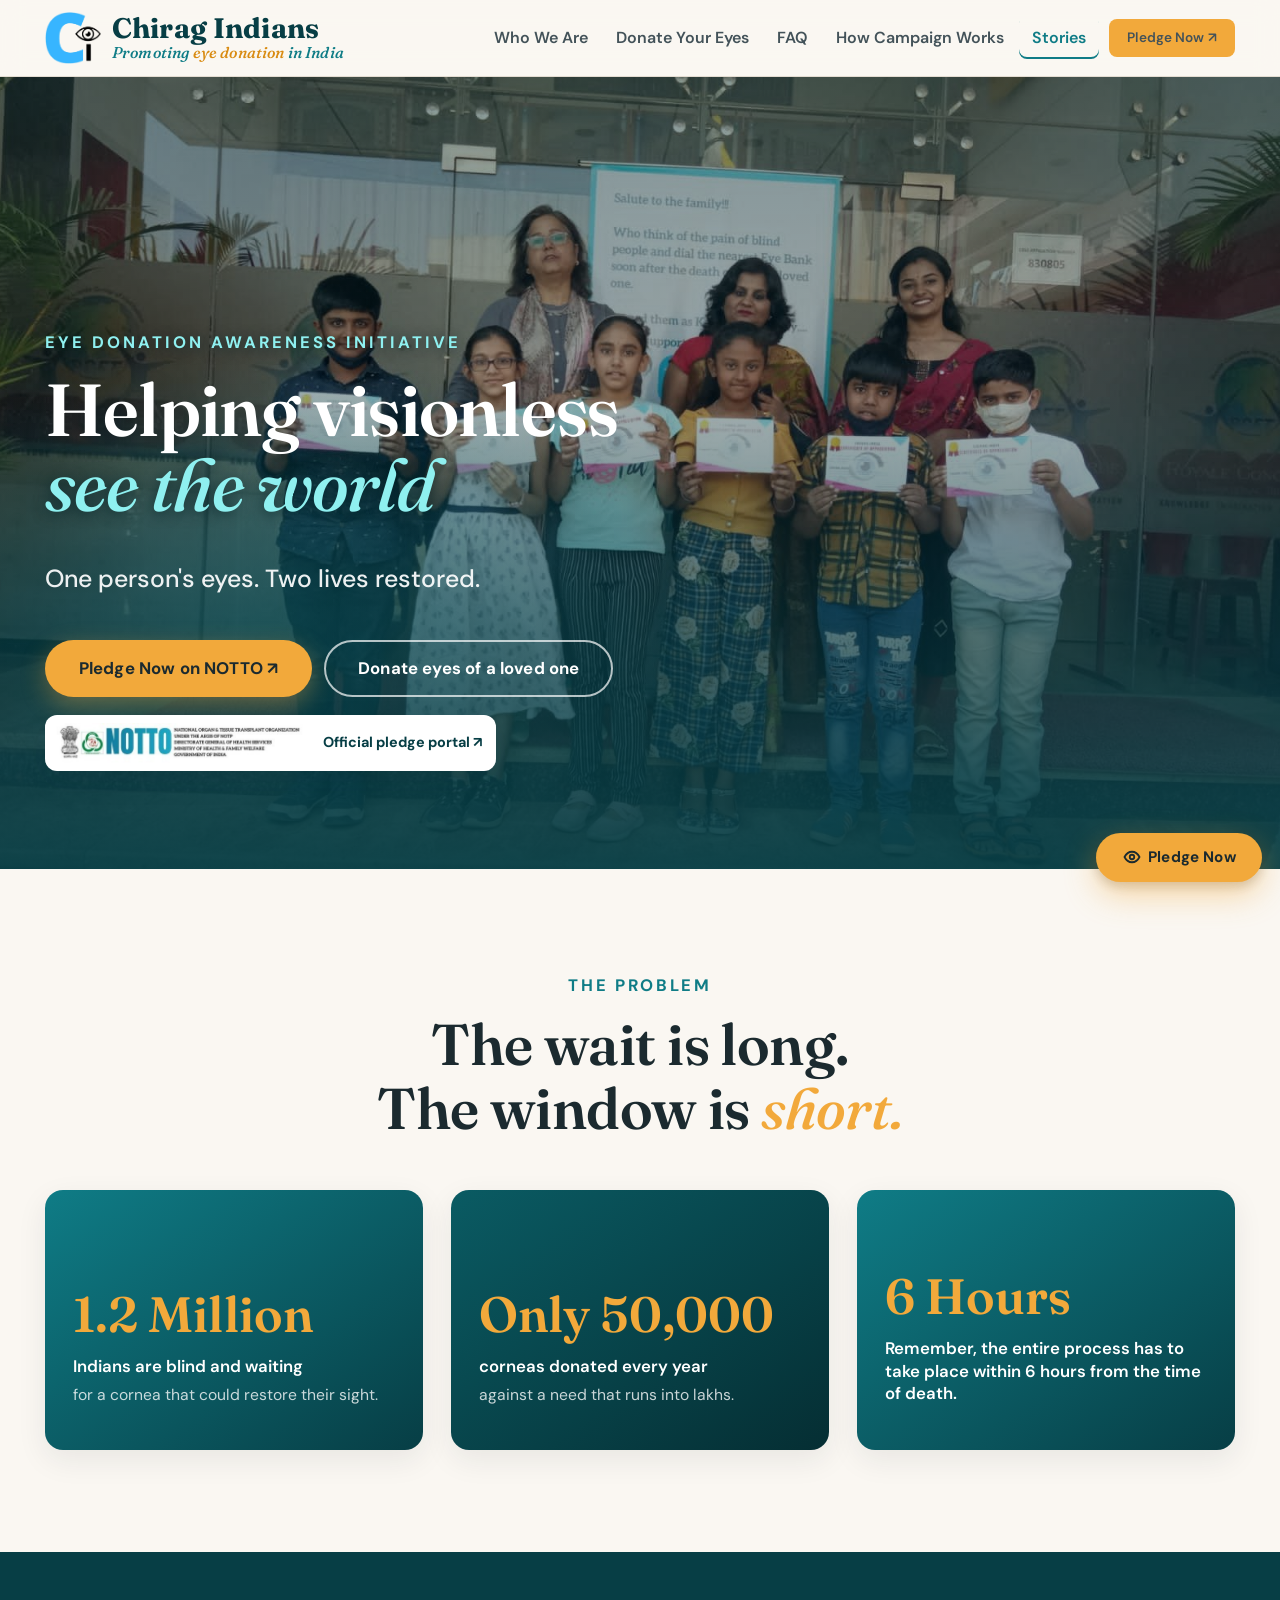
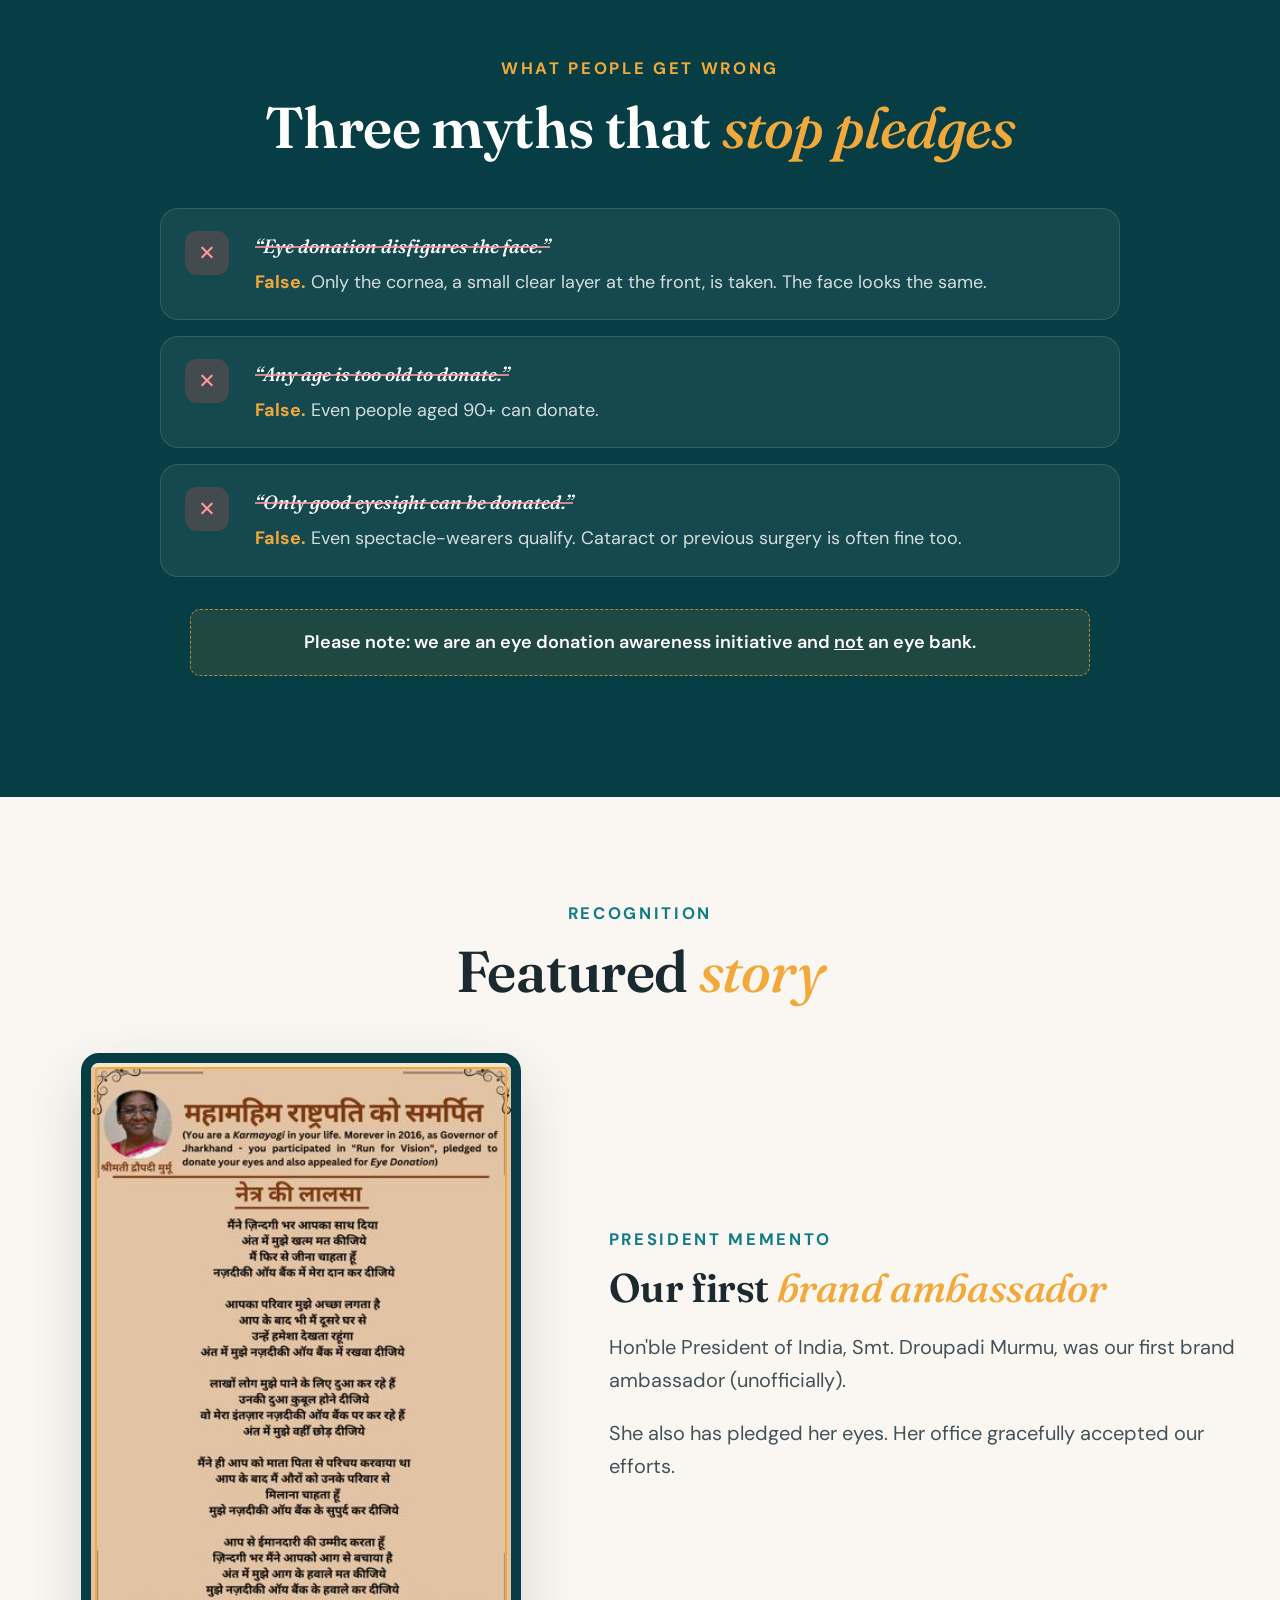
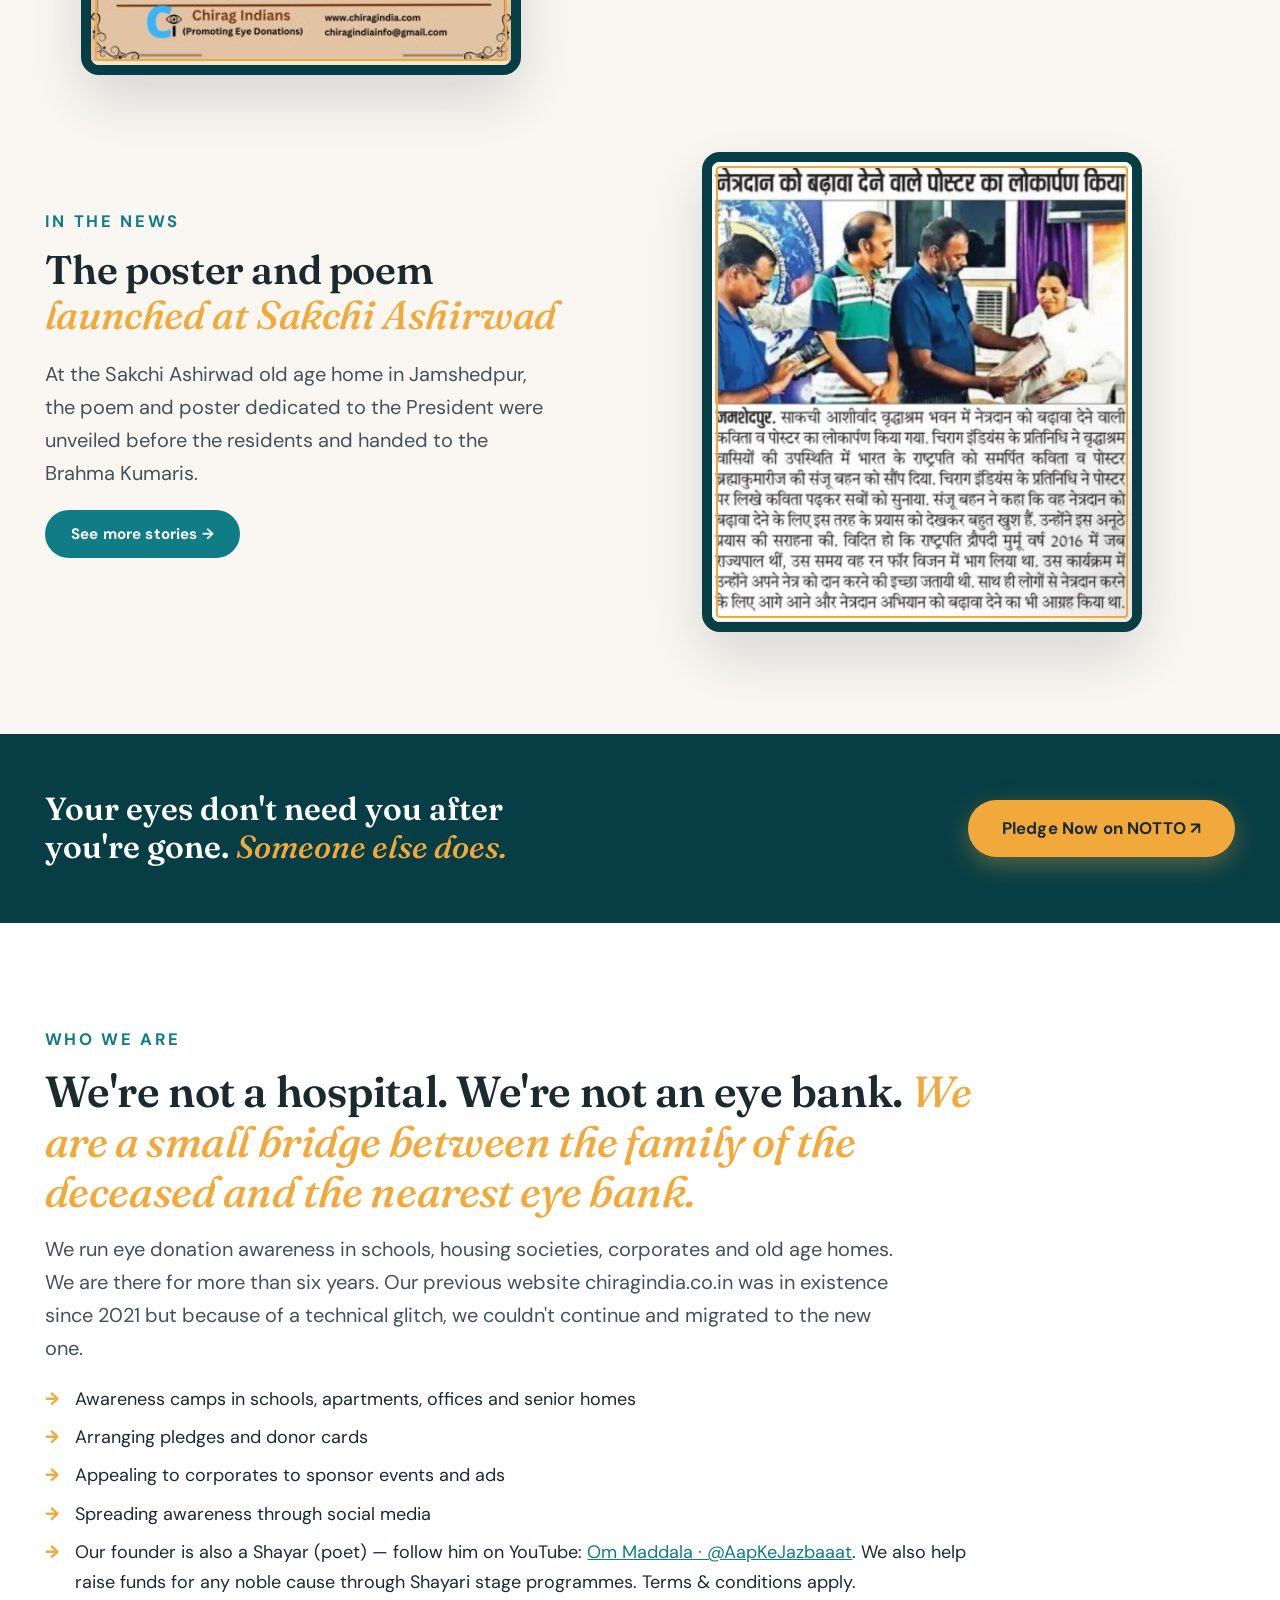
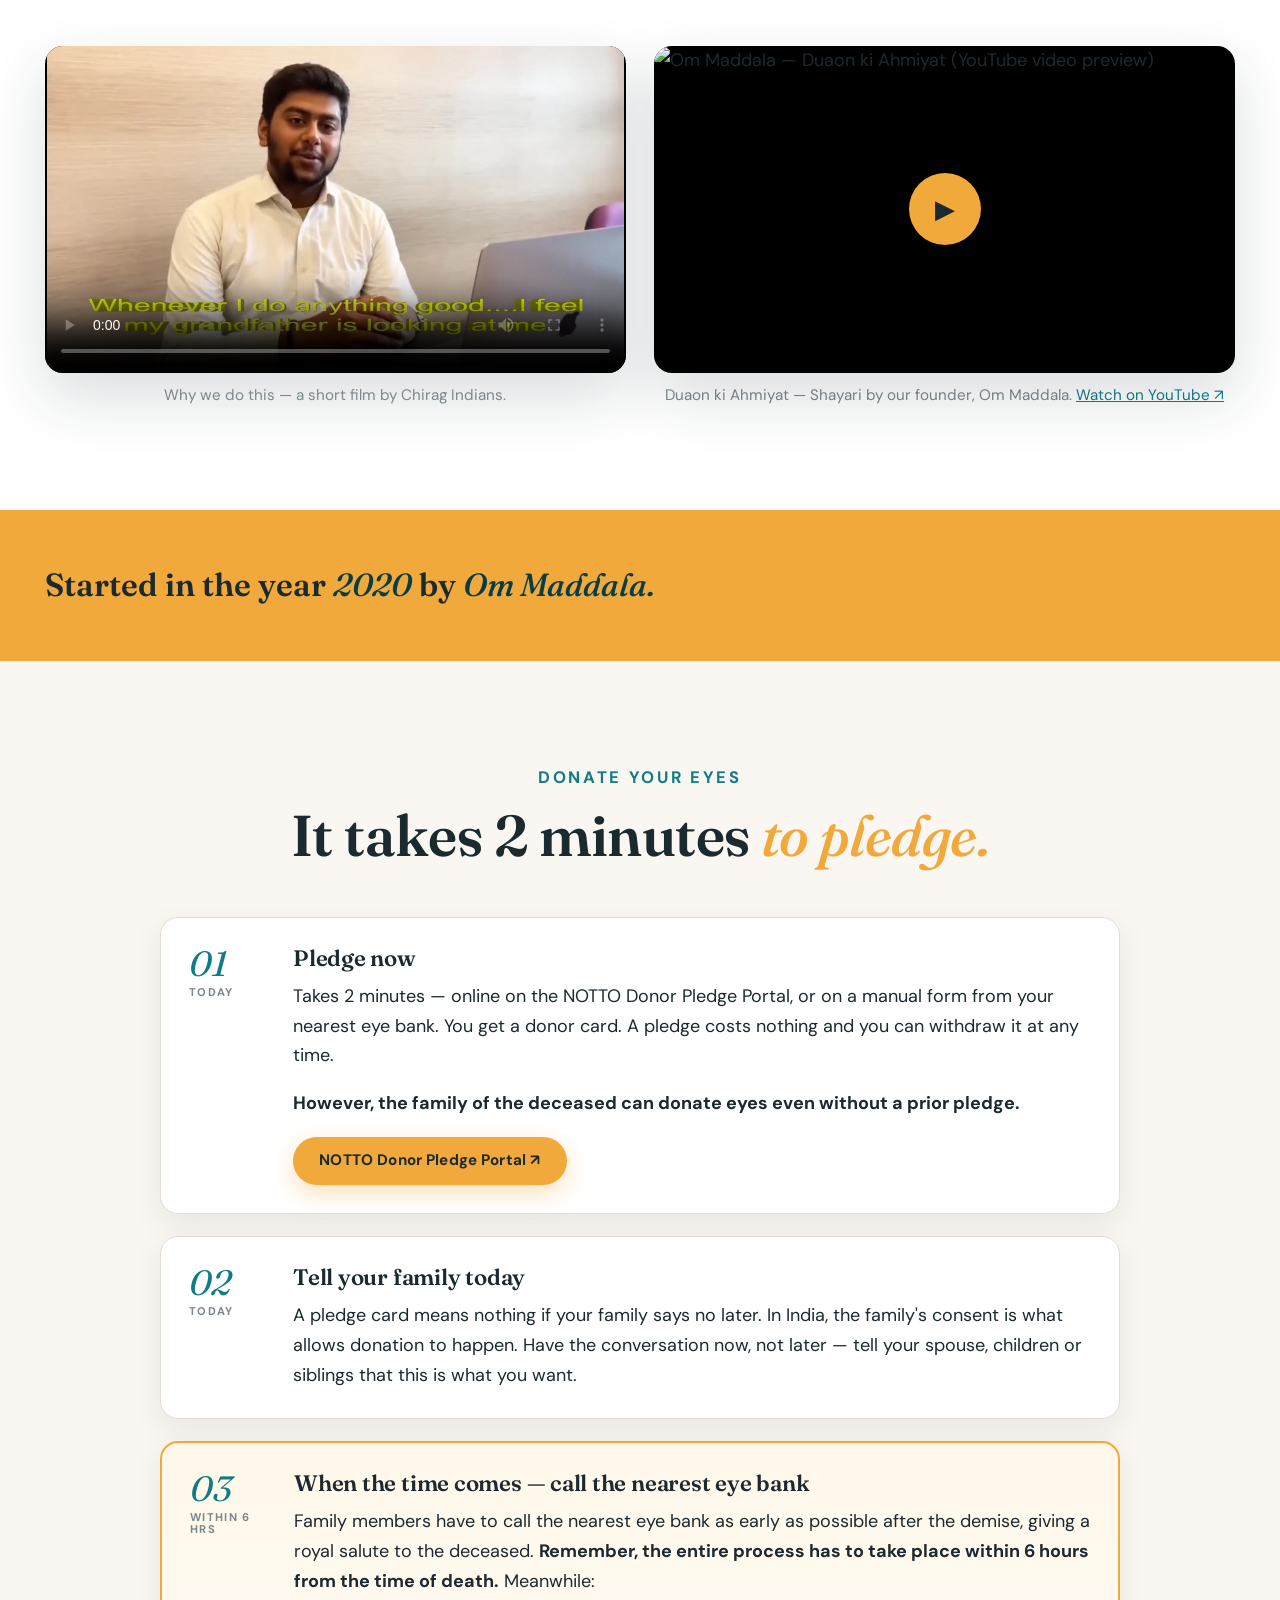
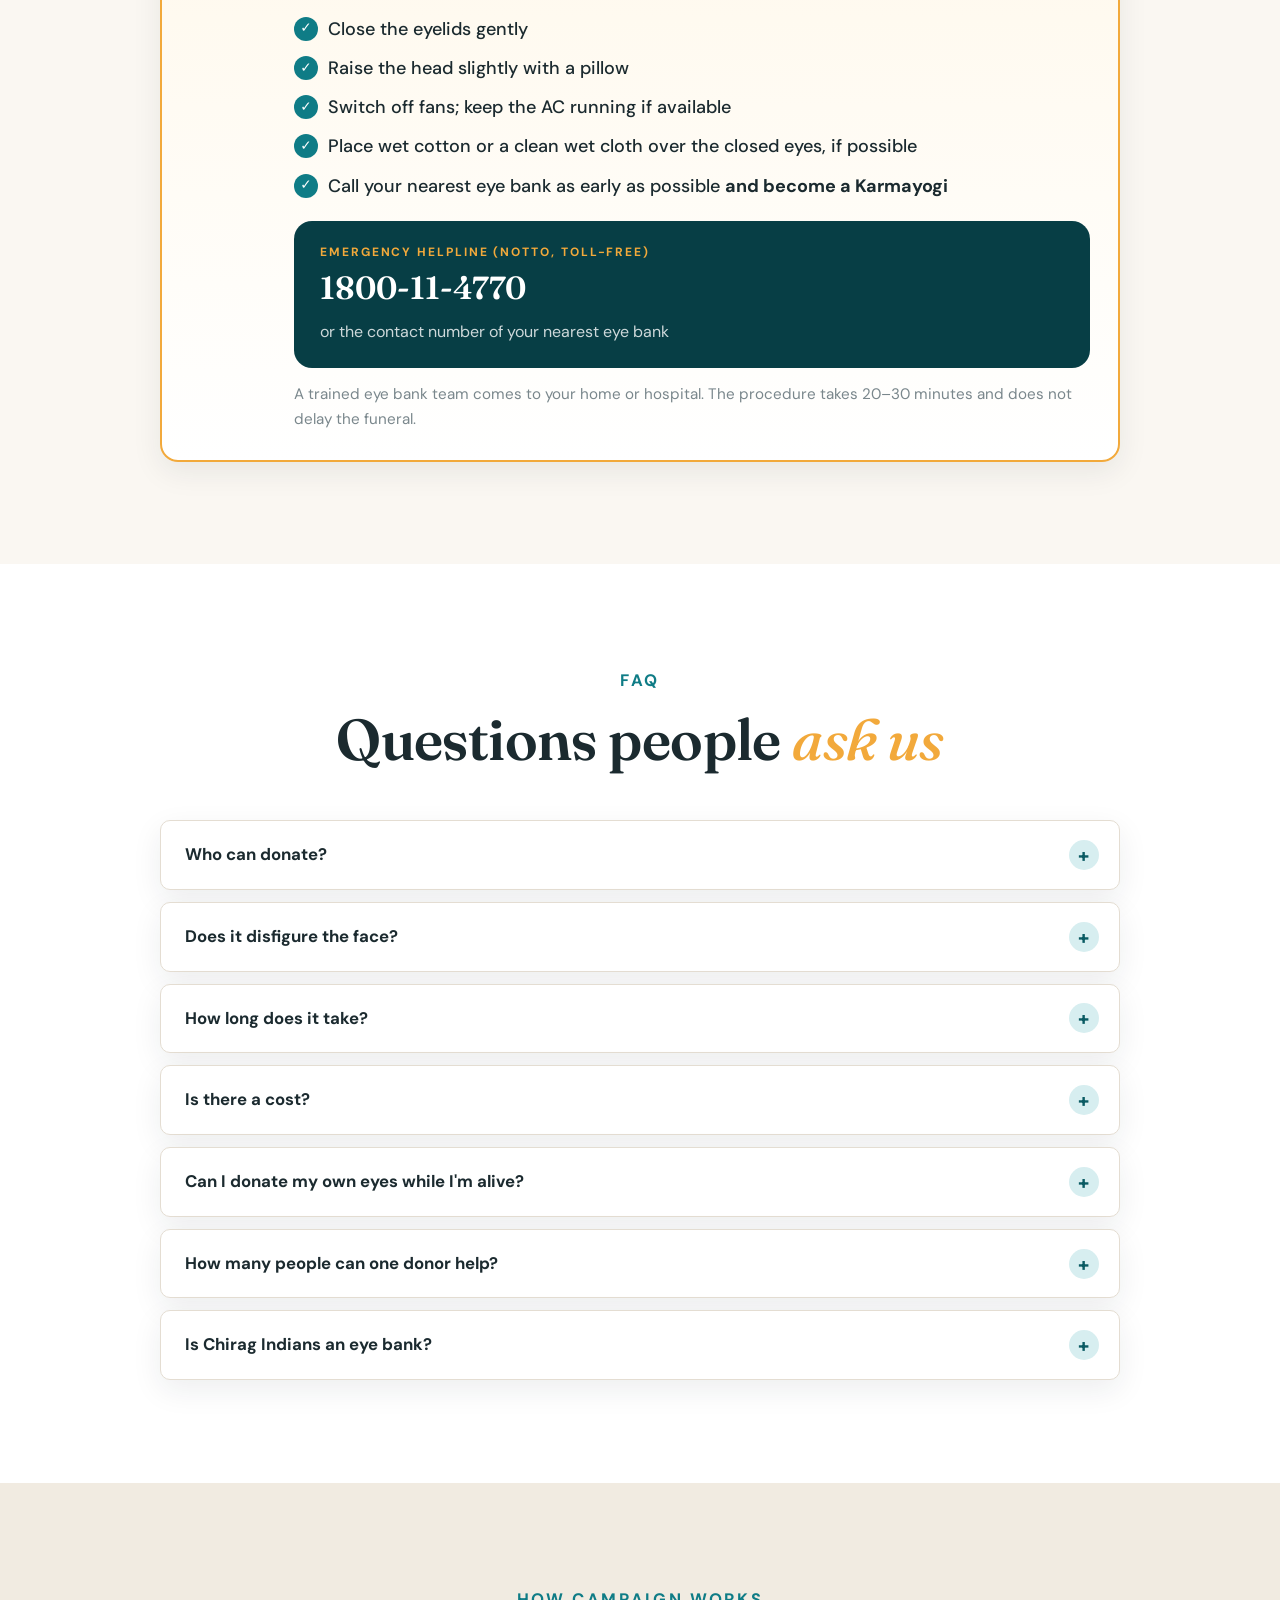
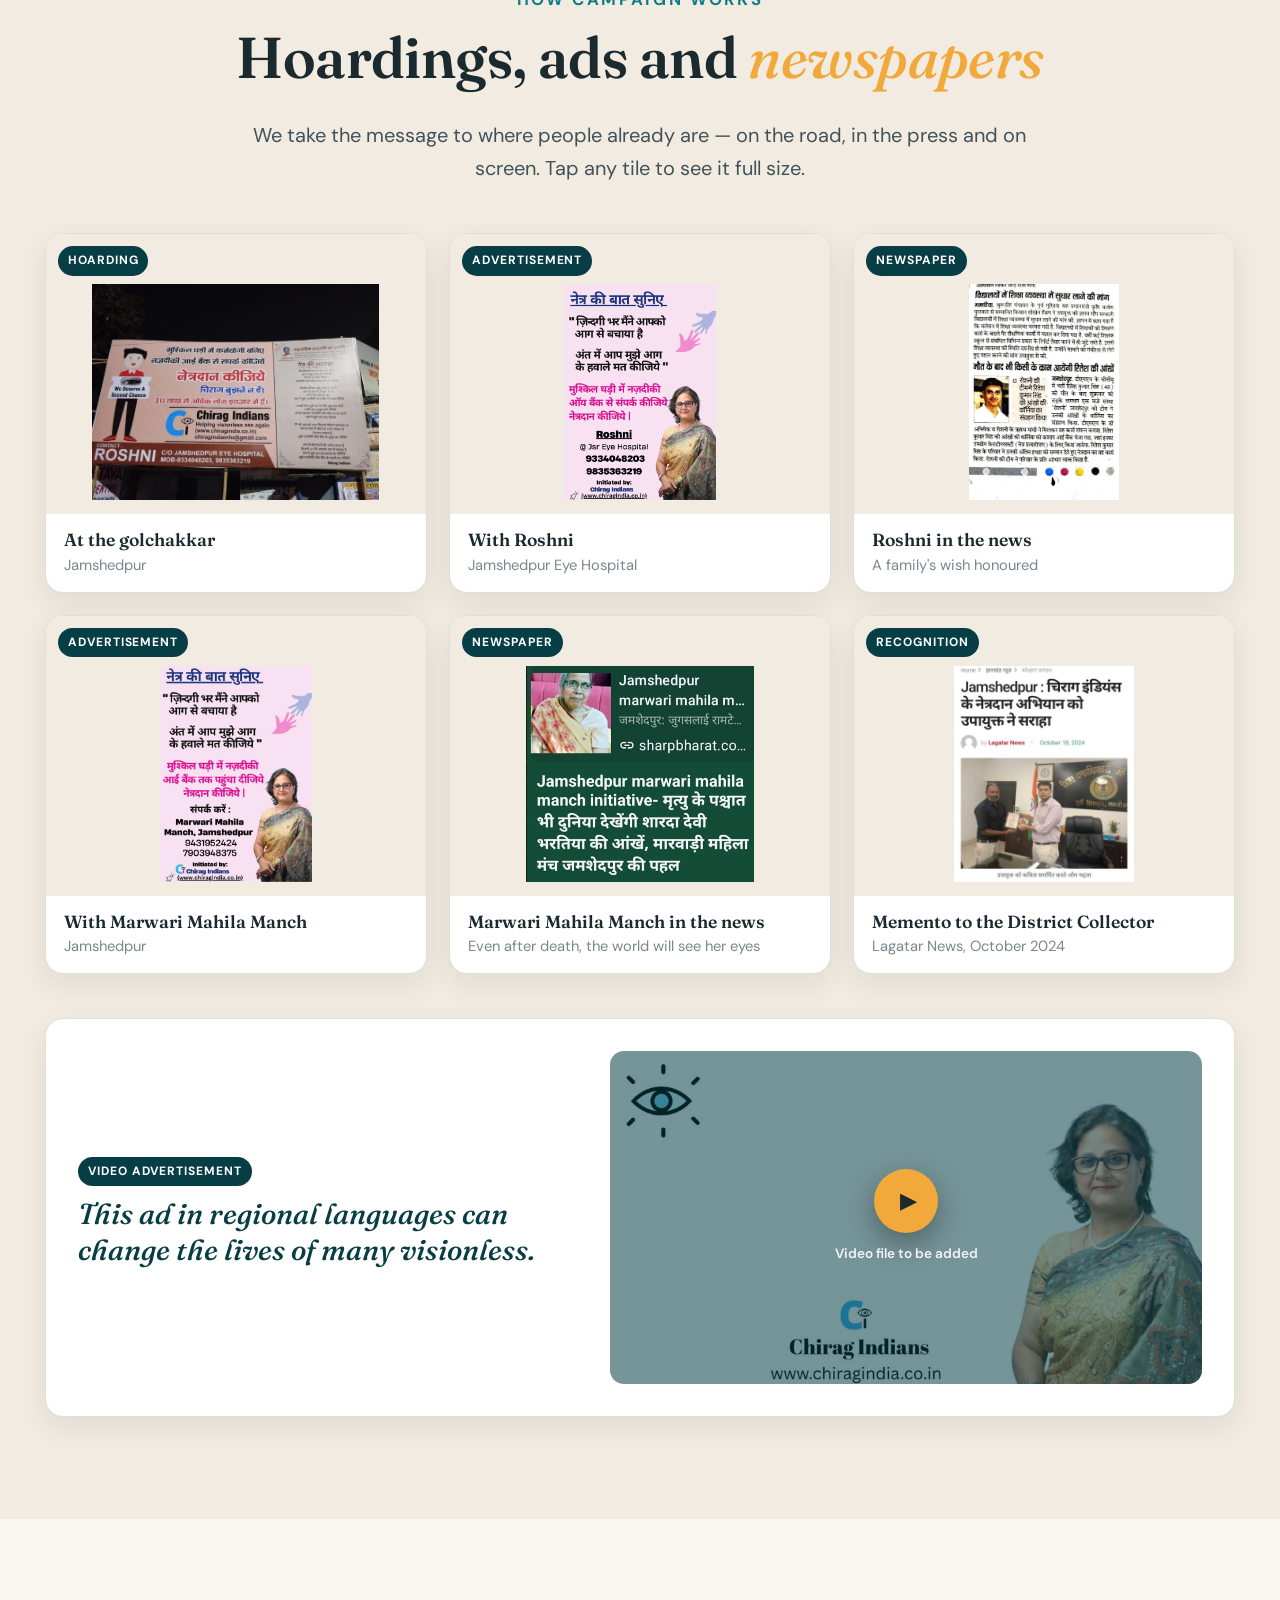
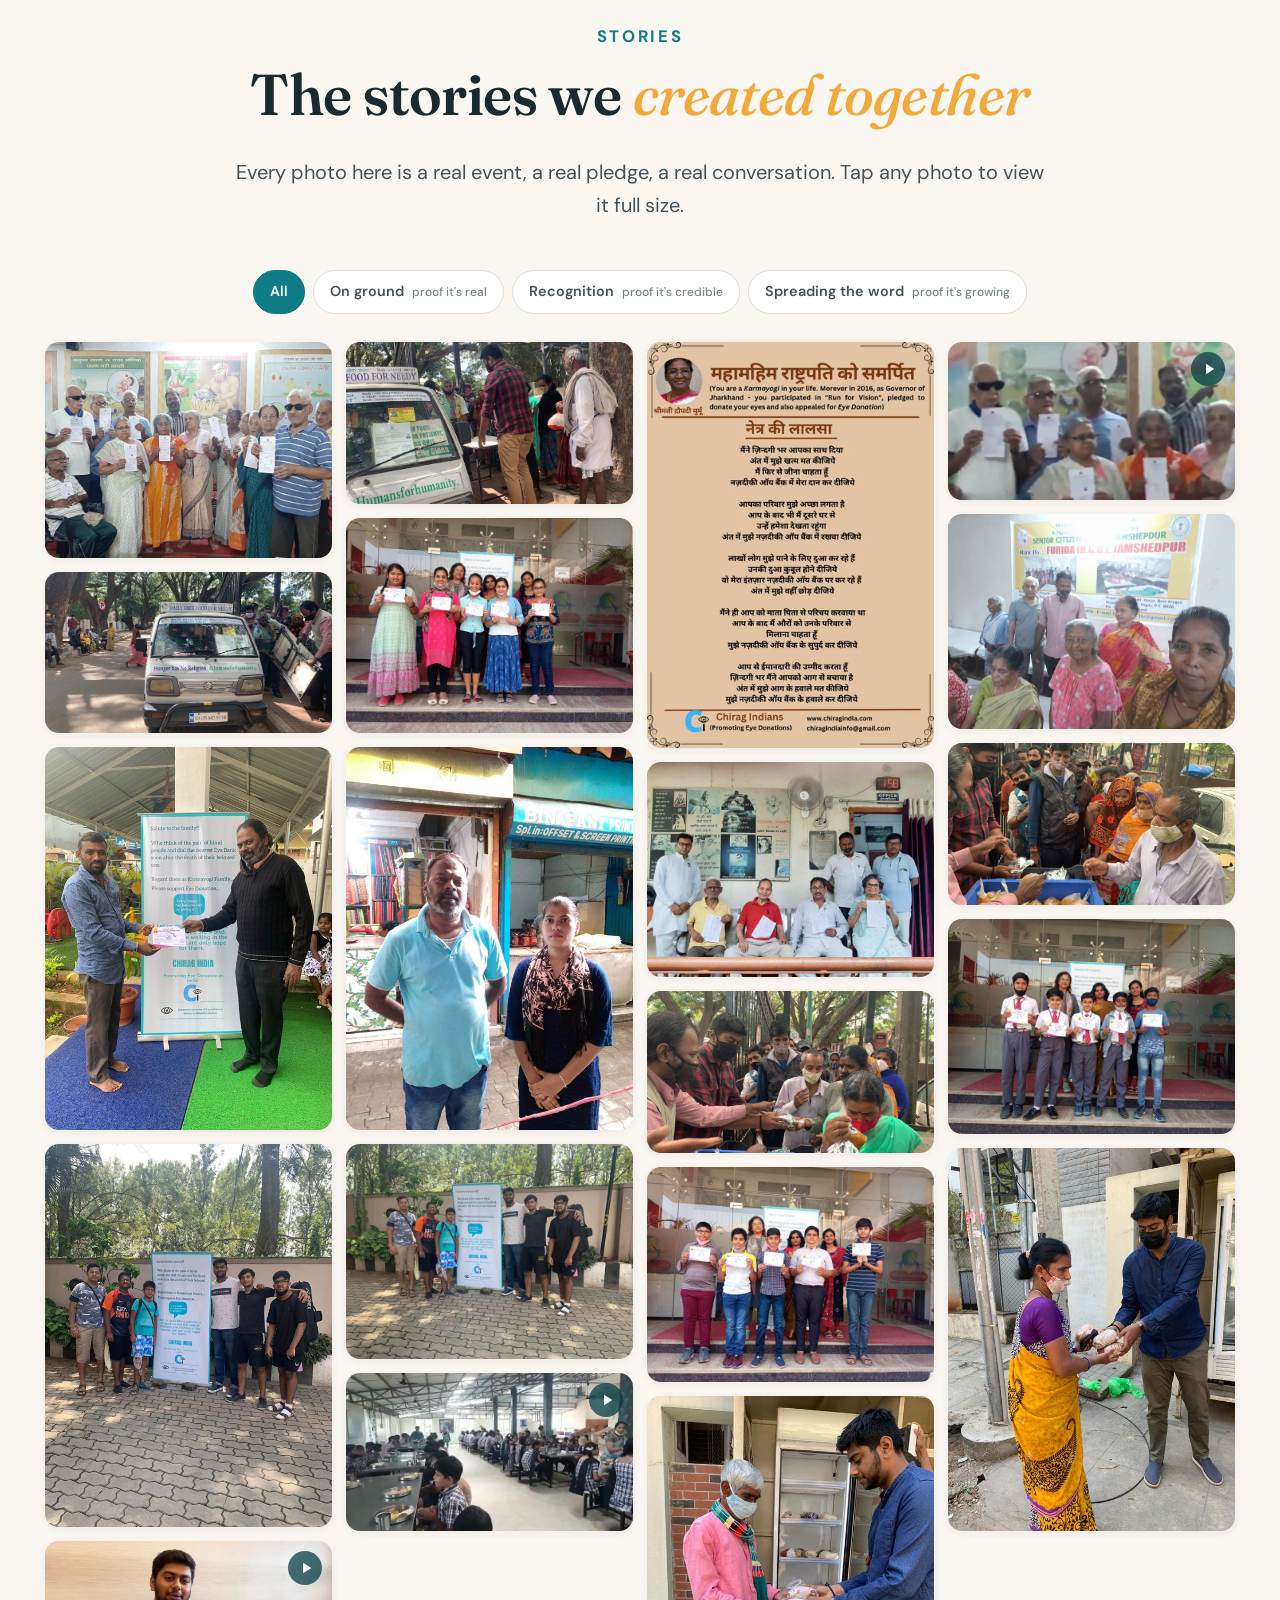
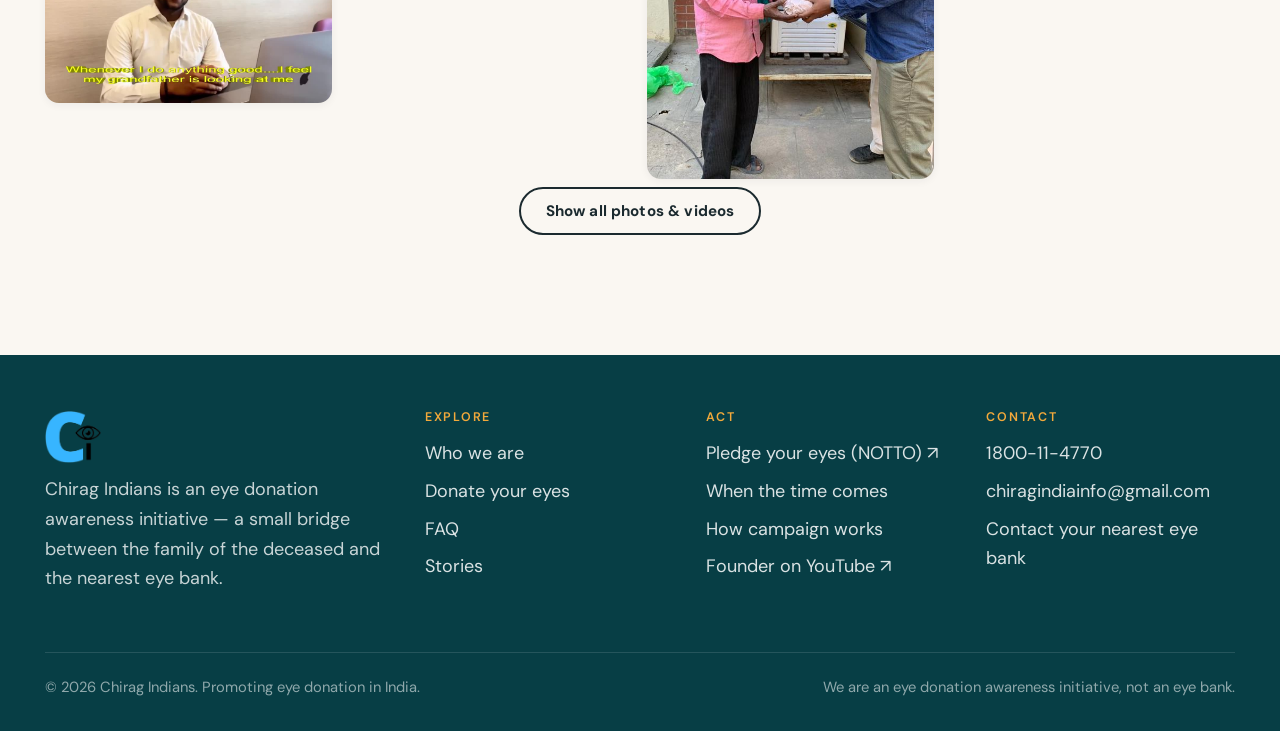
==== index.html @ f52750bb "Header: small gap so the descender of 'g' clears the tagline Co-Authored-By: Claude <noreply@anthrop" ====
<!DOCTYPE html>
<html lang="en">
<head>
  <meta charset="utf-8">
  <meta name="viewport" content="width=device-width, initial-scale=1, viewport-fit=cover">
  <title>Chirag Indians — Helping Visionless See the World | Eye Donation Awareness</title>
  <meta name="description" content="Chirag Indians is an eye donation awareness initiative — a small bridge between the family of the deceased and the nearest eye bank. Pledge your eyes on the NOTTO portal and tell your family.">
  <meta property="og:title" content="Chirag Indians — Helping visionless see the world">
  <meta property="og:description" content="One person's eyes. Two lives restored. Pledge your eyes today on the NOTTO Donor Pledge Portal.">
  <meta property="og:image" content="assets/img/school/07.jpg">
  <link rel="icon" href="assets/favicon.png" type="image/png">
  <link rel="preconnect" href="https://fonts.googleapis.com">
  <link rel="preconnect" href="https://fonts.gstatic.com" crossorigin>
  <link href="https://fonts.googleapis.com/css2?family=Fraunces:ital,wght@0,500;0,600;0,700;1,500&family=DM+Sans:wght@400;500;600;700&display=swap" rel="stylesheet">
  <link rel="stylesheet" href="css/style.css?v=15">
</head>
<body id="top">

<header class="site-header">
  <div class="wrap">
    <a class="brand" href="#top">
      <img src="assets/logo.png" alt="Chirag Indians logo" width="56" height="52">
      <span><strong>Chirag Indians</strong><small>Promoting <em>eye donation</em> in India</small></span>
    </a>
    <button class="nav-toggle" aria-expanded="false" aria-controls="nav"><span></span>Menu</button>
    <nav class="nav" id="nav" aria-label="Main">
      <a href="#about">Who We Are</a>
      <a href="#donate">Donate Your Eyes</a>
      <a href="#faq">FAQ</a>
      <a href="#campaign">How Campaign Works</a>
      <a href="#stories">Stories</a>
      <a class="btn btn--primary" href="https://notto.mohfw.gov.in/" target="_blank" rel="noopener">Pledge Now ↗</a>
    </nav>
  </div>
</header>

<main>

  <!-- ============ HERO ============ -->
  <section class="hero" aria-labelledby="hero-title">
    <div class="hero__media">
      <!-- Swap this for the "children praying" photo when available -->
      <img src="assets/img/school/07.jpg" alt="School children holding their eye donation pledge certificates at a Chirag Indians awareness event" fetchpriority="high">
    </div>
    <div class="wrap">
      <div class="hero__content">
        <span class="hero__tag">Eye donation awareness initiative</span>
        <h1 id="hero-title" class="display-xl">Helping visionless<br><em>see the world</em></h1>
        <p class="hero__sub">One person's eyes. Two lives restored.</p>
        <div class="hero__ctas">
          <a class="btn btn--primary btn--lg" href="https://notto.mohfw.gov.in/" target="_blank" rel="noopener">Pledge Now on NOTTO ↗</a>
          <a class="btn btn--outline-light btn--lg" href="#when-the-time-comes">Donate eyes of a loved one</a>
        </div>
        <a class="notto-badge" href="https://notto.mohfw.gov.in/" target="_blank" rel="noopener"><img src="assets/notto-logo.jpg" alt="NOTTO — National Organ and Tissue Transplant Organisation, Government of India" width="263" height="41"><span>Official pledge portal ↗</span></a>
      </div>
    </div>
  </section>

  <!-- ============ THE PROBLEM ============ -->
  <section class="section" aria-labelledby="problem-title">
    <div class="wrap">
      <div class="section-head center reveal">
        <span class="eyebrow">The problem</span>
        <h2 id="problem-title" class="display-lg">The wait is long.<br>The window is <em>short.</em></h2>
      </div>
      <div class="grid-3">
        <article class="stat stat--plain stat--a reveal">
          <div class="stat__num">1.2 Million</div>
          <p class="stat__label">Indians are blind and waiting <small>for a cornea that could restore their sight.</small></p>
        </article>
        <article class="stat stat--plain stat--b reveal">
          <div class="stat__num">Only 50,000</div>
          <p class="stat__label">corneas donated every year <small>against a need that runs into lakhs.</small></p>
        </article>
        <article class="stat stat--plain stat--a reveal">
          <div class="stat__num">6 Hours</div>
          <p class="stat__label">Remember, the entire process has to take place within 6 hours from the time of death.</p>
        </article>
      </div>
    </div>
  </section>

  <!-- ============ MYTHS ============ -->
  <section class="section section--dark" aria-labelledby="myths-title">
    <div class="wrap">
      <div class="section-head center reveal">
        <span class="eyebrow">What people get wrong</span>
        <h2 id="myths-title" class="display-lg">Three myths that <em>stop pledges</em></h2>
      </div>
      <div class="myths">
        <article class="myth reveal">
          <div class="myth__x" aria-hidden="true">✕</div>
          <div>
            <p class="myth__claim">“Eye donation disfigures the face.”</p>
            <p class="myth__truth"><strong>False.</strong> Only the cornea, a small clear layer at the front, is taken. The face looks the same.</p>
          </div>
        </article>
        <article class="myth reveal">
          <div class="myth__x" aria-hidden="true">✕</div>
          <div>
            <p class="myth__claim">“Any age is too old to donate.”</p>
            <p class="myth__truth"><strong>False.</strong> Even people aged 90+ can donate.</p>
          </div>
        </article>
        <article class="myth reveal">
          <div class="myth__x" aria-hidden="true">✕</div>
          <div>
            <p class="myth__claim">“Only good eyesight can be donated.”</p>
            <p class="myth__truth"><strong>False.</strong> Even spectacle-wearers qualify. Cataract or previous surgery is often fine too.</p>
          </div>
        </article>
      </div>
      <p class="notice reveal">Please note: we are an eye donation awareness initiative and <u>not</u> an eye bank.</p>
    </div>
  </section>

  <!-- ============ FEATURED STORY ============ -->
  <section class="section" aria-labelledby="story-title">
    <div class="wrap">
      <div class="section-head center reveal">
        <span class="eyebrow">Recognition</span>
        <h2 id="story-title" class="display-lg">Featured <em>story</em></h2>
      </div>

      <div class="story">
        <a class="story__photo story__photo--frame reveal" href="assets/img/president-poetry.jpg" data-lightbox data-caption="Poem dedicated to the Hon'ble President of India">
          <img src="assets/img/president-poetry.jpg" alt="Poem 'Netra ki Lalsa' dedicated to the Hon'ble President of India, Smt. Droupadi Murmu, by Chirag Indians" loading="lazy" width="375" height="530">
        </a>
        <div class="reveal">
          <span class="eyebrow">President memento</span>
          <h3 class="display-md">Our first <em>brand ambassador</em></h3>
          <p class="lead">Hon'ble President of India, Smt. Droupadi Murmu, was our first brand ambassador (unofficially).</p>
          <p class="lead">She also has pledged her eyes. Her office gracefully accepted our efforts.</p>
        </div>
      </div>

      <div class="story story--reverse">
        <a class="story__photo story__photo--frame story__photo--news reveal" href="assets/img/campaign/marwari-news.jpg" data-lightbox data-caption="In the news: launch of the poster and poem dedicated to the President">
          <img src="assets/img/campaign/marwari-news.jpg" alt="Newspaper report: launch of the eye donation poster and poem dedicated to the President at Sakchi Ashirwad old age home, Jamshedpur" loading="lazy" width="768" height="838">
        </a>
        <div class="reveal">
          <span class="eyebrow">In the news</span>
          <h3 class="display-md">The poster and poem <em>launched at Sakchi Ashirwad</em></h3>
          <p class="lead">At the Sakchi Ashirwad old age home in Jamshedpur, the poem and poster dedicated to the President were unveiled before the residents and handed to the Brahma Kumaris.</p>
          <p style="margin-top:1.2rem"><a class="btn btn--teal" href="#stories">See more stories →</a></p>
        </div>
      </div>
    </div>
  </section>

  <section class="banner" aria-label="Pledge banner">
    <div class="wrap">
      <p class="banner__text">Your eyes don't need you after you're gone. <em>Someone else does.</em></p>
      <a class="btn btn--primary btn--lg" href="https://notto.mohfw.gov.in/" target="_blank" rel="noopener">Pledge Now on NOTTO ↗</a>
    </div>
  </section>

  <!-- ============ WHO WE ARE ============ -->
  <section class="section section--white" id="about" aria-labelledby="about-title">
    <div class="wrap">
      <div class="about-top">
        <div class="reveal">
          <span class="eyebrow">Who we are</span>
          <h2 id="about-title" class="big-claim">We're not a hospital. We're not an eye bank. <em>We are a small bridge between the family of the deceased and the nearest eye bank.</em></h2>
          <p class="lead">We run eye donation awareness in schools, housing societies, corporates and old age homes. We are there for more than six years. Our previous website chiragindia.co.in was in existence since 2021 but because of a technical glitch, we couldn't continue and migrated to the new one.</p>
          <ul class="ticks">
            <li>Awareness camps in schools, apartments, offices and senior homes</li>
            <li>Arranging pledges and donor cards</li>
            <li>Appealing to corporates to sponsor events and ads</li>
            <li>Spreading awareness through social media</li>
            <li>Our founder is also a Shayar (poet) — follow him on YouTube: <a href="https://www.youtube.com/channel/UCz-5CVQ9vs_Ac6_wRS551SA" target="_blank" rel="noopener">Om Maddala · @AapKeJazbaaat</a>. We also help raise funds for any noble cause through Shayari stage programmes. Terms &amp; conditions apply.</li>
          </ul>
        </div>
      </div>
      <div class="grid-2 about-videos">
        <figure class="media-card reveal">
          <video controls preload="metadata" poster="assets/video/chirag-india.jpg" playsinline>
            <source src="assets/video/chirag-india.mp4" type="video/mp4">
          </video>
          <figcaption>Why we do this — a short film by Chirag Indians.</figcaption>
        </figure>
        <figure class="media-card reveal">
          <div class="yt" data-yt="ZCxqykcZY-o">
            <img src="https://i.ytimg.com/vi/ZCxqykcZY-o/hqdefault.jpg" alt="Om Maddala — Duaon ki Ahmiyat (YouTube video preview)" loading="lazy" width="480" height="360">
            <button type="button" class="yt__play" aria-label="Play video: Duaon ki Ahmiyat">▶</button>
          </div>
          <figcaption>Duaon ki Ahmiyat — Shayari by our founder, Om Maddala. <a href="https://youtu.be/ZCxqykcZY-o" target="_blank" rel="noopener">Watch on YouTube ↗</a></figcaption>
        </figure>
      </div>
    </div>
  </section>

  <section class="banner banner--amber banner--stripe" aria-label="Our story in one line">
    <div class="wrap">
      <p class="banner__text">Started in the year <em>2020</em> by <em>Om Maddala.</em></p>
    </div>
  </section>

  <!-- ============ DONATE YOUR EYES ============ -->
  <section class="section" id="donate" aria-labelledby="donate-title">
    <div class="wrap">
      <div class="section-head center reveal">
        <span class="eyebrow">Donate your eyes</span>
        <h2 id="donate-title" class="display-lg">It takes 2 minutes <em>to pledge.</em></h2>
      </div>

      <div class="timeline">
        <article class="tl-item reveal">
          <div class="tl-item__n">01<small>Today</small></div>
          <div>
            <h3>Pledge now</h3>
            <p>Takes 2 minutes — online on the NOTTO Donor Pledge Portal, or on a manual form from your nearest eye bank. You get a donor card. A pledge costs nothing and you can withdraw it at any time.</p>
            <p><strong>However, the family of the deceased can donate eyes even without a prior pledge.</strong></p>
            <a class="btn btn--primary" href="https://notto.mohfw.gov.in/" target="_blank" rel="noopener">NOTTO Donor Pledge Portal ↗</a>
          </div>
        </article>

        <article class="tl-item reveal">
          <div class="tl-item__n">02<small>Today</small></div>
          <div>
            <h3>Tell your family today</h3>
            <p>A pledge card means nothing if your family says no later. In India, the family's consent is what allows donation to happen. Have the conversation now, not later — tell your spouse, children or siblings that this is what you want.</p>
          </div>
        </article>

        <article class="tl-item tl-item--urgent reveal" id="when-the-time-comes">
          <div class="tl-item__n">03<small>Within 6 hrs</small></div>
          <div>
            <h3>When the time comes — call the nearest eye bank</h3>
            <p>Family members have to call the nearest eye bank as early as possible after the demise, giving a royal salute to the deceased. <strong>Remember, the entire process has to take place within 6 hours from the time of death.</strong> Meanwhile:</p>
            <ul class="checklist">
              <li>Close the eyelids gently</li>
              <li>Raise the head slightly with a pillow</li>
              <li>Switch off fans; keep the AC running if available</li>
              <li>Place wet cotton or a clean wet cloth over the closed eyes, if possible</li>
              <li><span>Call your nearest eye bank as early as possible <strong>and become a Karmayogi</strong></span></li>
            </ul>
            <div class="helpline">
              <div>
                <div class="helpline__label">Emergency helpline (NOTTO, toll-free)</div>
                <a class="helpline__num" data-site-href="tel" href="#"><span data-site="helpline"></span></a>
                <div class="helpline__alt">or the contact number of your nearest eye bank</div>
              </div>
            </div>
            <p class="small muted" style="margin-top:14px">A trained eye bank team comes to your home or hospital. The procedure takes 20–30 minutes and does not delay the funeral.</p>
          </div>
        </article>
      </div>

    </div>
  </section>

  <!-- ============ FAQ ============ -->
  <section class="section section--white" id="faq" aria-labelledby="faq-title">
    <div class="wrap">
      <div class="section-head center reveal">
        <span class="eyebrow">FAQ</span>
        <h2 id="faq-title" class="display-lg">Questions people <em>ask us</em></h2>
      </div>
      <div class="faq reveal">
        <details>
          <summary>Who can donate?</summary>
          <div class="faq__a"><strong>Anyone.</strong> Age, eyesight and spectacles don't matter. People with diabetes, hypertension, asthma, or those who have had cataract surgery can usually donate too.</div>
        </details>
        <details>
          <summary>Does it disfigure the face?</summary>
          <div class="faq__a"><strong>No.</strong> Only the cornea — the small, clear front layer of the eye — is removed. The face is not affected and the eyes look natural afterwards.</div>
        </details>
        <details>
          <summary>How long does it take?</summary>
          <div class="faq__a"><strong>20–30 minutes</strong>, at home or in the hospital. The eye bank team comes to you. It does not delay funeral arrangements.</div>
        </details>
        <details>
          <summary>Is there a cost?</summary>
          <div class="faq__a"><strong>No.</strong> Eye donation is completely free. Nobody should ever ask the family for money.</div>
        </details>
        <details>
          <summary>Can I donate my own eyes while I'm alive?</summary>
          <div class="faq__a"><strong>No.</strong> Eyes can only be donated after death. What you can do today is pledge, and tell your family.</div>
        </details>
        <details>
          <summary>How many people can one donor help?</summary>
          <div class="faq__a"><strong>Two.</strong> Each cornea can restore sight to one person, so one donor can give sight to two people.</div>
        </details>
        <details>
          <summary>Is Chirag Indians an eye bank?</summary>
          <div class="faq__a"><strong>No.</strong> We are an awareness initiative. Through various ways we promote the eye donation campaign, requesting people to call the nearest eye bank after the death of their beloved one. Our drive also includes pledges for eye donation. We have succeeded so far and finally hit the bull's eye: a few families of the deceased have actually donated the eyes of their beloved one.</div>
        </details>
      </div>
    </div>
  </section>

  <!-- ============ HOW CAMPAIGN WORKS ============ -->
  <section class="section section--sand" id="campaign" aria-labelledby="campaign-title">
    <div class="wrap">
      <div class="section-head center reveal">
        <span class="eyebrow">How campaign works</span>
        <h2 id="campaign-title" class="display-lg">Hoardings, ads and <em>newspapers</em></h2>
        <p class="lead center">We take the message to where people already are — on the road, in the press and on screen. Tap any tile to see it full size.</p>
      </div>

      <div class="cgrid">
        <a class="ctile reveal" href="assets/img/campaign/hoarding.jpg" data-lightbox data-caption="Our hoarding at the golchakkar, Jamshedpur">
          <span class="ctile__tag">Hoarding</span>
          <span class="ctile__media"><img src="assets/img/campaign/hoarding.jpg" alt="Chirag Indians hoarding at the golchakkar in Jamshedpur: 'Netradaan kijiye — Chirag bujhne na dein', with Roshni's contact number" loading="lazy" width="1280" height="963"></span>
          <span class="ctile__cap"><strong>At the golchakkar</strong>Jamshedpur</span>
        </a>

        <a class="ctile reveal" href="assets/img/campaign/roshni-ad.jpg" data-lightbox data-caption="Featured advertisement with Roshni">
          <span class="ctile__tag">Advertisement</span>
          <span class="ctile__media"><img src="assets/img/campaign/roshni-ad.jpg" alt="Advertisement 'Netra ki baat suniye' featuring Roshni, Jamshedpur Eye Hospital — initiated by Chirag Indians" loading="lazy" width="990" height="1400"></span>
          <span class="ctile__cap"><strong>With Roshni</strong>Jamshedpur Eye Hospital</span>
        </a>

        <a class="ctile reveal" href="assets/img/campaign/roshni-news.jpg" data-lightbox data-caption="In the news: Roshni's team honours a family's wish">
          <span class="ctile__tag">Newspaper</span>
          <span class="ctile__media"><img src="assets/img/campaign/roshni-news.jpg" alt="Newspaper cutting: Roshni's team collected the corneas of Ritesh Kumar Singh after his death, Jamshedpur" loading="lazy" width="760" height="1095"></span>
          <span class="ctile__cap"><strong>Roshni in the news</strong>A family's wish honoured</span>
        </a>

        <a class="ctile reveal" href="assets/img/campaign/marwari-ad.jpg" data-lightbox data-caption="Advertisement with Marwari Mahila Manch">
          <span class="ctile__tag">Advertisement</span>
          <span class="ctile__media"><img src="assets/img/campaign/marwari-ad.jpg" alt="Advertisement 'Netra ki baat suniye' with Marwari Mahila Manch, Jamshedpur — initiated by Chirag Indians" loading="lazy" width="904" height="1280"></span>
          <span class="ctile__cap"><strong>With Marwari Mahila Manch</strong>Jamshedpur</span>
        </a>

        <a class="ctile reveal" href="assets/img/campaign/marwari-lady-news.jpg" data-lightbox data-caption="In the news: Marwari Mahila Manch initiative — Smt. Sharda Devi Bhartiya">
          <span class="ctile__tag">Newspaper</span>
          <span class="ctile__media"><img src="assets/img/campaign/marwari-lady-news.jpg" alt="News: even after death, the world will see the eyes of Smt. Sharda Devi Bhartiya — a Marwari Mahila Manch, Jamshedpur initiative" loading="lazy" width="444" height="420"></span>
          <span class="ctile__cap"><strong>Marwari Mahila Manch in the news</strong>Even after death, the world will see her eyes</span>
        </a>

        <a class="ctile reveal" href="assets/img/campaign/dc.jpg" data-lightbox data-caption="Memento presented to the District Collector — Lagatar News, October 2024">
          <span class="ctile__tag">Recognition</span>
          <span class="ctile__media"><img src="assets/img/campaign/dc.jpg" alt="Lagatar News, 18 October 2024: Jamshedpur Deputy Commissioner appreciates the Chirag Indians eye donation campaign; Om Maddala presents the poem to the DC" loading="lazy" width="768" height="924"></span>
          <span class="ctile__cap"><strong>Memento to the District Collector</strong>Lagatar News, October 2024</span>
        </a>
      </div>


      <!-- ASSET NEEDED: the video advertisement. Save it as assets/video/campaign-ads.mp4 and replace the .cvideo__slot div with:
           <video controls preload="none" playsinline poster="assets/img/campaign/video-poster.jpg"><source src="assets/video/campaign-ads.mp4" type="video/mp4"></video> -->
      <div class="cvideo reveal">
        <div class="cvideo__text">
          <span class="ctile__tag">Video advertisement</span>
          <p class="campaign-claim">This ad in regional languages can change the lives of many visionless.</p>
        </div>
        <div class="cvideo__media">
          <div class="cvideo__slot" style="background-image:url('assets/img/campaign/video-poster.jpg')">
            <span class="cvideo__play" aria-hidden="true">▶</span>
            <span class="cvideo__note">Video file to be added</span>
          </div>
        </div>
      </div>
    </div>
  </section>

  <!-- ============ STORIES (Pinterest-style wall) ============ -->
  <section class="section" id="stories" aria-labelledby="stories-title">
    <div class="wrap">
      <div class="section-head center reveal">
        <span class="eyebrow">Stories</span>
        <h2 id="stories-title" class="display-lg">The stories we <em>created together</em></h2>
        <p class="lead center">Every photo here is a real event, a real pledge, a real conversation. Tap any photo to view it full size.</p>
      </div>
      <div class="filters reveal" role="group" aria-label="Filter stories">
        <button class="chip" type="button" data-filter="all" aria-pressed="true">All</button>
        <button class="chip" type="button" data-filter="ground" aria-pressed="false">On ground <small>proof it's real</small></button>
        <button class="chip" type="button" data-filter="recognition" aria-pressed="false">Recognition <small>proof it's credible</small></button>
        <button class="chip" type="button" data-filter="spreading" aria-pressed="false">Spreading the word <small>proof it's growing</small></button>
      </div>
      <div class="masonry masonry--wall is-collapsed reveal">
        <a class="pin" data-cat="ground" href="assets/img/old-age-home/01.jpg" data-caption="Old age home pledges"><img src="assets/img/old-age-home/thumb/01.jpg" alt="Residents of a senior citizens&#x27; home in Jamshedpur holding their eye donation pledge forms" loading="lazy" width="720" height="540"><span class="pin__cap"><small>On ground</small>Old age home pledges</span></a>
        <a class="pin" data-cat="ground" href="assets/img/nimhans/01.jpg" data-caption="NIMHANS donation drive"><img src="assets/img/nimhans/thumb/01.jpg" alt="Chirag Indians volunteers distributing food packets to patients and families outside NIMHANS, Bengaluru" loading="lazy" width="720" height="405"><span class="pin__cap"><small>On ground</small>NIMHANS donation drive</span></a>
        <a class="pin" data-cat="ground" href="assets/img/school/01.jpg" data-caption="School pledge event"><img src="assets/img/school/thumb/01.jpg" alt="Students receiving certificates for pledging their eyes at a school awareness event" loading="lazy" width="540" height="720"><span class="pin__cap"><small>On ground</small>School pledge event</span></a>
        <a class="pin" data-cat="spreading" href="assets/img/standee/01.jpg" data-caption="Standee and billboards"><img src="assets/img/standee/thumb/01.jpg" alt="Volunteers setting up a Chirag Indians standee in an apartment complex" loading="lazy" width="540" height="720"><span class="pin__cap"><small>Spreading the word</small>Standee and billboards</span></a>
        <a class="pin pin--video" data-cat="spreading" href="assets/video/chirag-india.mp4" data-poster="assets/video/chirag-india.jpg" data-caption="Our film — why we do this"><img src="assets/video/chirag-india.jpg" alt="Our film — why we do this (video)" loading="lazy"><span class="pin__cap"><small>Video · Spreading the word</small>Our film — why we do this</span></a>
        <a class="pin" data-cat="ground" href="assets/img/nimhans/02.jpg" data-caption="NIMHANS donation drive"><img src="assets/img/nimhans/thumb/02.jpg" alt="Chirag Indians volunteers distributing food packets to patients and families outside NIMHANS, Bengaluru" loading="lazy" width="720" height="405"><span class="pin__cap"><small>On ground</small>NIMHANS donation drive</span></a>
        <a class="pin" data-cat="ground" href="assets/img/school/02.jpg" data-caption="School pledge event"><img src="assets/img/school/thumb/02.jpg" alt="Students receiving certificates for pledging their eyes at a school awareness event" loading="lazy" width="720" height="540"><span class="pin__cap"><small>On ground</small>School pledge event</span></a>
        <a class="pin" data-cat="ground" href="assets/img/community/02.jpg" data-caption="Community pledges"><img src="assets/img/community/thumb/02.jpg" alt="Community members who pledged their eyes with Chirag Indians" loading="lazy" width="540" height="720"><span class="pin__cap"><small>On ground</small>Community pledges</span></a>
        <a class="pin" data-cat="spreading" href="assets/img/standee/02.jpg" data-caption="Standee and billboards"><img src="assets/img/standee/thumb/02.jpg" alt="Volunteers setting up a Chirag Indians standee in an apartment complex" loading="lazy" width="720" height="540"><span class="pin__cap"><small>Spreading the word</small>Standee and billboards</span></a>
        <a class="pin pin--video" data-cat="spreading" href="assets/video/support.mp4" data-poster="assets/video/support.jpg" data-caption="Blind children appealing"><img src="assets/video/support.jpg" alt="Blind children appealing for eye donation (video)" loading="lazy"><span class="pin__cap"><small>Video · Spreading the word</small>Blind children appealing</span></a>
        <a class="pin" data-cat="recognition" href="assets/img/president-poetry.jpg" data-caption="President memento"><img src="assets/img/campaign/thumb/president-poetry.jpg" alt="Poem dedicated to the Hon'ble President of India by Chirag Indians" loading="lazy" width="375" height="530"><span class="pin__cap"><small>Recognition</small>President memento</span></a>
        <a class="pin" data-cat="ground" href="assets/img/old-age-home/03.jpg" data-caption="Old age home pledges"><img src="assets/img/old-age-home/thumb/03.jpg" alt="Residents of a senior citizens&#x27; home in Jamshedpur holding their eye donation pledge forms" loading="lazy" width="720" height="540"><span class="pin__cap"><small>On ground</small>Old age home pledges</span></a>
        <a class="pin" data-cat="ground" href="assets/img/nimhans/03.jpg" data-caption="NIMHANS donation drive"><img src="assets/img/nimhans/thumb/03.jpg" alt="Chirag Indians volunteers distributing food packets to patients and families outside NIMHANS, Bengaluru" loading="lazy" width="720" height="405"><span class="pin__cap"><small>On ground</small>NIMHANS donation drive</span></a>
        <a class="pin" data-cat="ground" href="assets/img/school/03.jpg" data-caption="School pledge event"><img src="assets/img/school/thumb/03.jpg" alt="Students receiving certificates for pledging their eyes at a school awareness event" loading="lazy" width="720" height="540"><span class="pin__cap"><small>On ground</small>School pledge event</span></a>
        <a class="pin" data-cat="ground" href="assets/img/public-fridge/03.jpg" data-caption="Public fridge donation"><img src="assets/img/public-fridge/thumb/03.jpg" alt="Volunteers handing out food from a public community fridge" loading="lazy" width="540" height="720"><span class="pin__cap"><small>On ground</small>Public fridge donation</span></a>
        <a class="pin pin--video" data-cat="ground" href="assets/video/old-age-home.mp4" data-poster="assets/video/old-age-home.jpg" data-caption="Old age home pledges"><img src="assets/video/old-age-home.jpg" alt="Old age home pledges (video)" loading="lazy"><span class="pin__cap"><small>Video · On ground</small>Old age home pledges</span></a>
        <a class="pin" data-cat="ground" href="assets/img/old-age-home/04.jpg" data-caption="Old age home pledges"><img src="assets/img/old-age-home/thumb/04.jpg" alt="Residents of a senior citizens&#x27; home in Jamshedpur holding their eye donation pledge forms" loading="lazy" width="720" height="540"><span class="pin__cap"><small>On ground</small>Old age home pledges</span></a>
        <a class="pin" data-cat="ground" href="assets/img/nimhans/04.jpg" data-caption="NIMHANS donation drive"><img src="assets/img/nimhans/thumb/04.jpg" alt="Chirag Indians volunteers distributing food packets to patients and families outside NIMHANS, Bengaluru" loading="lazy" width="720" height="405"><span class="pin__cap"><small>On ground</small>NIMHANS donation drive</span></a>
        <a class="pin" data-cat="ground" href="assets/img/school/04.jpg" data-caption="School pledge event"><img src="assets/img/school/thumb/04.jpg" alt="Students receiving certificates for pledging their eyes at a school awareness event" loading="lazy" width="720" height="540"><span class="pin__cap"><small>On ground</small>School pledge event</span></a>
        <a class="pin" data-cat="ground" href="assets/img/public-fridge/04.jpg" data-caption="Public fridge donation"><img src="assets/img/public-fridge/thumb/04.jpg" alt="Volunteers handing out food from a public community fridge" loading="lazy" width="540" height="720"><span class="pin__cap"><small>On ground</small>Public fridge donation</span></a>
        <a class="pin pin--video" data-cat="ground" href="assets/video/clip-3.mp4" data-poster="assets/video/clip-3.jpg" data-caption="Old age home pledges"><img src="assets/video/clip-3.jpg" alt="Old age home pledges (video)" loading="lazy"><span class="pin__cap"><small>Video · On ground</small>Old age home pledges</span></a>
        <a class="pin" data-cat="recognition" href="assets/img/campaign/dc.jpg" data-caption="DC presentation"><img src="assets/img/campaign/thumb/dc.jpg" alt="Om Maddala presenting the memento to the Jamshedpur Deputy Commissioner" loading="lazy" width="598" height="720"><span class="pin__cap"><small>Recognition</small>DC presentation</span></a>
        <a class="pin" data-cat="ground" href="assets/img/nimhans/05.jpg" data-caption="NIMHANS donation drive"><img src="assets/img/nimhans/thumb/05.jpg" alt="Chirag Indians volunteers distributing food packets to patients and families outside NIMHANS, Bengaluru" loading="lazy" width="720" height="405"><span class="pin__cap"><small>On ground</small>NIMHANS donation drive</span></a>
        <a class="pin" data-cat="ground" href="assets/img/school/05.jpg" data-caption="School pledge event"><img src="assets/img/school/thumb/05.jpg" alt="Students receiving certificates for pledging their eyes at a school awareness event" loading="lazy" width="720" height="540"><span class="pin__cap"><small>On ground</small>School pledge event</span></a>
        <a class="pin" data-cat="ground" href="assets/img/public-fridge/05.jpg" data-caption="Public fridge donation"><img src="assets/img/public-fridge/thumb/05.jpg" alt="Volunteers handing out food from a public community fridge" loading="lazy" width="540" height="720"><span class="pin__cap"><small>On ground</small>Public fridge donation</span></a>
        <a class="pin pin--video" data-cat="ground" href="assets/video/pledger-story.mp4" data-poster="assets/video/pledger-story.jpg" data-caption="A pledger shares her story"><img src="assets/video/pledger-story.jpg" alt="A pledger shares her story (video)" loading="lazy"><span class="pin__cap"><small>Video · On ground</small>A pledger shares her story</span></a>
        <a class="pin" data-cat="spreading" href="assets/img/campaign/marwari-ad.jpg" data-caption="Poster movement"><img src="assets/img/campaign/thumb/marwari-ad.jpg" alt="Eye donation poster with Marwari Mahila Manch" loading="lazy" width="508" height="720"><span class="pin__cap"><small>Spreading the word</small>Poster movement</span></a>
        <a class="pin" data-cat="ground" href="assets/img/old-age-home/06.jpg" data-caption="Old age home pledges"><img src="assets/img/old-age-home/thumb/06.jpg" alt="Residents of a senior citizens&#x27; home in Jamshedpur holding their eye donation pledge forms" loading="lazy" width="540" height="720"><span class="pin__cap"><small>On ground</small>Old age home pledges</span></a>
        <a class="pin" data-cat="ground" href="assets/img/school/07.jpg" data-caption="School pledge event"><img src="assets/img/school/thumb/07.jpg" alt="Students receiving certificates for pledging their eyes at a school awareness event" loading="lazy" width="720" height="540"><span class="pin__cap"><small>On ground</small>School pledge event</span></a>
        <a class="pin pin--video" data-cat="spreading" href="assets/video/standee.mp4" data-poster="assets/video/standee.jpg" data-caption="Standee setup"><img src="assets/video/standee.jpg" alt="Standee setup (video)" loading="lazy"><span class="pin__cap"><small>Video · Spreading the word</small>Standee setup</span></a>
        <a class="pin" data-cat="spreading" href="assets/img/campaign/roshni-ad.jpg" data-caption="Featured ad with Roshni"><img src="assets/img/campaign/thumb/roshni-ad.jpg" alt="Advertisement featuring Roshni, Jamshedpur Eye Hospital" loading="lazy" width="509" height="720"><span class="pin__cap"><small>Spreading the word</small>Featured ad with Roshni</span></a>
        <a class="pin" data-cat="spreading" href="assets/img/campaign/roshni-news.jpg" data-caption="Roshni in the news"><img src="assets/img/campaign/thumb/roshni-news.jpg" alt="Newspaper cutting about Roshni's cornea collection" loading="lazy" width="500" height="720"><span class="pin__cap"><small>Spreading the word</small>Roshni in the news</span></a>
        <a class="pin" data-cat="spreading" href="assets/img/campaign/marwari-news.jpg" data-caption="Poster launch at Sakchi Ashirwad"><img src="assets/img/campaign/thumb/marwari-news.jpg" alt="Newspaper report on the poster launch" loading="lazy" width="660" height="720"><span class="pin__cap"><small>Spreading the word</small>Poster launch at Sakchi Ashirwad</span></a>
        <a class="pin" data-cat="ground" href="assets/img/old-age-home/07.jpg" data-caption="Old age home pledges"><img src="assets/img/old-age-home/thumb/07.jpg" alt="Residents of a senior citizens&#x27; home in Jamshedpur holding their eye donation pledge forms" loading="lazy" width="720" height="540"><span class="pin__cap"><small>On ground</small>Old age home pledges</span></a>
        <a class="pin" data-cat="ground" href="assets/img/nimhans/07.jpg" data-caption="NIMHANS donation drive"><img src="assets/img/nimhans/thumb/07.jpg" alt="Chirag Indians volunteers distributing food packets to patients and families outside NIMHANS, Bengaluru" loading="lazy" width="720" height="405"><span class="pin__cap"><small>On ground</small>NIMHANS donation drive</span></a>
        <a class="pin pin--video" data-cat="ground" href="assets/video/public-fridge.mp4" data-poster="assets/video/public-fridge.jpg" data-caption="Public fridge donation"><img src="assets/video/public-fridge.jpg" alt="Public fridge donation (video)" loading="lazy"><span class="pin__cap"><small>Video · On ground</small>Public fridge donation</span></a>
        <a class="pin" data-cat="ground" href="assets/img/school/09.jpg" data-caption="School pledge event"><img src="assets/img/school/thumb/09.jpg" alt="Students receiving certificates for pledging their eyes at a school awareness event" loading="lazy" width="720" height="540"><span class="pin__cap"><small>On ground</small>School pledge event</span></a>
        <a class="pin" data-cat="ground" href="assets/img/old-age-home/09.jpg" data-caption="Old age home pledges"><img src="assets/img/old-age-home/thumb/09.jpg" alt="Residents of a senior citizens&#x27; home in Jamshedpur holding their eye donation pledge forms" loading="lazy" width="720" height="540"><span class="pin__cap"><small>On ground</small>Old age home pledges</span></a>
        <a class="pin" data-cat="ground" href="assets/img/nimhans/09.jpg" data-caption="NIMHANS donation drive"><img src="assets/img/nimhans/thumb/09.jpg" alt="Chirag Indians volunteers distributing food packets to patients and families outside NIMHANS, Bengaluru" loading="lazy" width="720" height="405"><span class="pin__cap"><small>On ground</small>NIMHANS donation drive</span></a>
        <a class="pin" data-cat="ground" href="assets/img/school/10.jpg" data-caption="School pledge event"><img src="assets/img/school/thumb/10.jpg" alt="Students receiving certificates for pledging their eyes at a school awareness event" loading="lazy" width="720" height="540"><span class="pin__cap"><small>On ground</small>School pledge event</span></a>
        <a class="pin" data-cat="ground" href="assets/img/school/11.jpg" data-caption="School pledge event"><img src="assets/img/school/thumb/11.jpg" alt="Students receiving certificates for pledging their eyes at a school awareness event" loading="lazy" width="720" height="540"><span class="pin__cap"><small>On ground</small>School pledge event</span></a>
        <a class="pin" data-cat="ground" href="assets/img/nimhans/11.jpg" data-caption="NIMHANS donation drive"><img src="assets/img/nimhans/thumb/11.jpg" alt="Chirag Indians volunteers distributing food packets to patients and families outside NIMHANS, Bengaluru" loading="lazy" width="720" height="405"><span class="pin__cap"><small>On ground</small>NIMHANS donation drive</span></a>
        <a class="pin" data-cat="ground" href="assets/img/nimhans/13.jpg" data-caption="NIMHANS donation drive"><img src="assets/img/nimhans/thumb/13.jpg" alt="Chirag Indians volunteers distributing food packets to patients and families outside NIMHANS, Bengaluru" loading="lazy" width="720" height="405"><span class="pin__cap"><small>On ground</small>NIMHANS donation drive</span></a>
        <a class="pin" data-cat="ground" href="assets/img/nimhans/15.jpg" data-caption="NIMHANS donation drive"><img src="assets/img/nimhans/thumb/15.jpg" alt="Chirag Indians volunteers distributing food packets to patients and families outside NIMHANS, Bengaluru" loading="lazy" width="720" height="405"><span class="pin__cap"><small>On ground</small>NIMHANS donation drive</span></a>
      </div>
      <p class="gallery-more"><button class="btn btn--outline" type="button" data-show-all>Show all photos &amp; videos</button></p>
    </div>
  </section>

</main>

<footer class="site-footer">
  <div class="wrap">
    <div class="footer-grid">
      <div class="footer-brand">
        <img src="assets/logo.png" alt="">
        <p>Chirag Indians is an eye donation awareness initiative — a small bridge between the family of the deceased and the nearest eye bank.</p>
      </div>
      <div>
        <h4>Explore</h4>
        <ul>
          <li><a href="#about">Who we are</a></li>
          <li><a href="#donate">Donate your eyes</a></li>
          <li><a href="#faq">FAQ</a></li>
          <li><a href="#stories">Stories</a></li>
        </ul>
      </div>
      <div>
        <h4>Act</h4>
        <ul>
          <li><a href="https://notto.mohfw.gov.in/" target="_blank" rel="noopener">Pledge your eyes (NOTTO) ↗</a></li>
          <li><a href="#when-the-time-comes">When the time comes</a></li>
          <li><a href="#campaign">How campaign works</a></li>
          <li><a href="https://www.youtube.com/channel/UCz-5CVQ9vs_Ac6_wRS551SA" target="_blank" rel="noopener">Founder on YouTube ↗</a></li>
        </ul>
      </div>
      <div>
        <h4>Contact</h4>
        <ul>
          <li><a data-site-href="tel" href="#"><span data-site="helpline"></span></a></li>
          <li><a data-site-href="mail" href="#"><span data-site="email"></span></a></li>
          <li><a href="#when-the-time-comes">Contact your nearest eye bank</a></li>
          <li><span data-site="website"></span></li>
        </ul>
      </div>
    </div>
    <div class="footer-bottom">
      <span>© <span data-site="year"></span> Chirag Indians. Promoting eye donation in India.</span>
      <span>We are an eye donation awareness initiative, not an eye bank.</span>
    </div>
  </div>
</footer>

<a class="btn btn--primary sticky-pledge" href="https://notto.mohfw.gov.in/" target="_blank" rel="noopener" aria-label="Pledge now on the NOTTO Donor Pledge Portal">
  <svg viewBox="0 0 24 24" fill="none" stroke="currentColor" stroke-width="2.4" stroke-linecap="round" stroke-linejoin="round" aria-hidden="true"><path d="M2 12s3.5-7 10-7 10 7 10 7-3.5 7-10 7S2 12 2 12z"/><circle cx="12" cy="12" r="3"/></svg>
  Pledge Now
</a>

<script src="js/main.js?v=7"></script>
</body>
</html>
---- css/style.css ----
/* ==========================================================================
   Chirag India — single-page site stylesheet
   Palette: deep teal (from the NGO's standee) + warm cream + amber accent.
   Fonts: Fraunces (headings) + DM Sans (body).
   Change the colours by editing the variables in :root only.
   ========================================================================== */

:root {
  --teal: #0f7c86;            /* primary */
  --teal-deep: #0a5b63;
  --teal-dark: #073e45;       /* dark sections */
  --teal-soft: #d7eef0;       /* tints */
  --teal-tint: #eef7f8;
  --amber: #f2a93b;           /* accent / CTAs */
  --amber-deep: #d98b12;
  --cream: #faf7f2;           /* page background */
  --sand: #f1ebe1;            /* alt section background */
  --ink: #1b2a2f;
  --ink-soft: #435259;
  --muted: #7a878c;
  --line: #e4ddd2;
  --white: #ffffff;
  --danger: #c94f4f;

  --font-display: "Fraunces", Georgia, "Times New Roman", serif;
  --font-body: "DM Sans", system-ui, -apple-system, "Segoe UI", Roboto, sans-serif;

  --radius: 18px;
  --radius-sm: 10px;
  --shadow: 0 10px 30px rgba(27, 42, 47, 0.08);
  --shadow-lg: 0 24px 60px rgba(27, 42, 47, 0.16);
  --gutter: clamp(16px, 3.5vw, 72px);   /* side padding; grows with the screen */
  --nav-h: 76px;
}

* { box-sizing: border-box; }
html { scroll-behavior: smooth; scroll-padding-top: calc(var(--nav-h) + 12px); -webkit-text-size-adjust: 100%; }
body {
  margin: 0;
  font-family: var(--font-body);
  font-size: 18px;
  line-height: 1.65;
  color: var(--ink);
  background: var(--cream);
  overflow-x: hidden;
}
img, video { max-width: 100%; display: block; }
a { color: var(--teal); }
a:focus-visible, button:focus-visible, summary:focus-visible, input:focus-visible, select:focus-visible, textarea:focus-visible {
  outline: 3px solid var(--amber);
  outline-offset: 3px;
}
h1, h2, h3, h4 { margin: 0 0 0.5em; line-height: 1.12; font-family: var(--font-display); font-weight: 600; letter-spacing: -0.01em; }
p { margin: 0 0 1em; }
.wrap { width: calc(100% - 2 * var(--gutter)); margin-inline: auto; }
.center { text-align: center; }
.muted { color: var(--muted); }
.small { font-size: 0.95rem; }
.sr-only { position: absolute; width: 1px; height: 1px; padding: 0; margin: -1px; overflow: hidden; clip: rect(0, 0, 0, 0); white-space: nowrap; border: 0; }

/* ---------- Type scale ---------- */
.display-xl { font-size: clamp(2.4rem, 6vw, 4.6rem); font-weight: 600; line-height: 1.02; }
.display-lg { font-size: clamp(2.2rem, 4.6vw, 3.6rem); }
.display-md { font-size: clamp(1.7rem, 3.2vw, 2.5rem); }
.display-xl em, .display-lg em, .display-md em, .big-claim em { font-style: italic; font-weight: 500; color: var(--amber); }
.eyebrow {
  display: inline-block; font-size: clamp(1rem, 1.3vw, 1.2rem); font-weight: 700; letter-spacing: 0.16em; text-transform: uppercase;
  color: var(--teal); margin-bottom: 0.8rem;
}
.lead { font-size: clamp(1.05rem, 1.6vw, 1.25rem); color: var(--ink-soft); max-width: 62ch; }
.lead.center { margin-inline: auto; }

/* ---------- Buttons ---------- */
.btn {
  display: inline-flex; align-items: center; justify-content: center; gap: 0.5em;
  padding: 0.9em 1.6em; border-radius: 999px; font-weight: 700; font-size: 0.95rem; letter-spacing: 0.01em;
  text-decoration: none; border: 2px solid transparent; cursor: pointer; line-height: 1.1; font-family: var(--font-body);
  transition: transform 0.15s ease, box-shadow 0.15s ease, background 0.15s ease, color 0.15s ease, border-color 0.15s ease;
}
.btn:hover { transform: translateY(-2px); }
.btn:active { transform: translateY(0); }
.btn--primary { background: var(--amber); color: var(--ink); box-shadow: 0 8px 24px rgba(242, 169, 59, 0.35); }
.btn--primary:hover { background: #f6b955; }
.btn--teal { background: var(--teal); color: var(--white); }
.btn--teal:hover { background: var(--teal-deep); }
.btn--outline { background: transparent; color: var(--ink); border-color: var(--ink); }
.btn--outline:hover { background: var(--ink); color: var(--white); }
.btn--outline-light { background: transparent; color: var(--white); border-color: rgba(255, 255, 255, 0.7); }
.btn--outline-light:hover { background: rgba(255, 255, 255, 0.14); }
.btn--lg { padding: 1.05em 1.9em; font-size: 1.05rem; }
.btn--block { width: 100%; }

/* ---------- Header ---------- */
.site-header {
  position: sticky; top: 0; z-index: 50;
  background: rgba(250, 247, 242, 0.88); backdrop-filter: blur(12px); -webkit-backdrop-filter: blur(12px);
  border-bottom: 1px solid var(--line);
}
.site-header .wrap { display: flex; align-items: center; gap: 1rem; min-height: var(--nav-h); }
.brand { display: flex; align-items: center; gap: 0.7rem; text-decoration: none; color: var(--ink); margin-right: auto; }
.brand img { width: 56px; height: auto; }
.brand > span { display: flex; flex-direction: column; justify-content: center; gap: 0; }
.brand strong { font-family: var(--font-display); font-weight: 700; font-size: clamp(1.45rem, 2.2vw, 1.85rem); line-height: 0.95; letter-spacing: 0.005em; color: var(--teal-dark); }
.brand small { display: block; font-family: var(--font-display); font-style: italic; font-weight: 500; font-size: 0.98rem; line-height: 1.1; letter-spacing: 0.01em; text-transform: none; color: var(--teal); margin-top: 3px; }
.brand small em { font-style: italic; color: var(--amber-deep); }
@media (max-width: 480px) { .brand img { width: 44px; } .brand small { font-size: 0.85rem; } }
.nav { display: flex; gap: 0.15rem; align-items: center; }
.nav a { color: var(--ink-soft); text-decoration: none; font-weight: 600; font-size: 1rem; padding: 0.5em 0.8em; border-radius: 8px; }
.nav a:hover { color: var(--teal); background: var(--teal-tint); }
.nav a.is-active { color: var(--teal); box-shadow: inset 0 -2px 0 var(--teal); }
.nav .btn { margin-left: 0.5rem; padding: 0.7em 1.2em; font-size: 0.85rem; box-shadow: none; }
.nav-toggle {
  display: none; background: none; border: 2px solid var(--line); color: var(--ink); border-radius: 10px;
  width: 44px; height: 44px; cursor: pointer; font-size: 0; position: relative;
}
.nav-toggle span, .nav-toggle span::before, .nav-toggle span::after {
  content: ""; display: block; width: 20px; height: 2px; background: var(--ink); position: absolute; left: 10px; top: 19px; transition: transform 0.2s, top 0.2s;
}
.nav-toggle span::before { top: -6px; left: 0; }
.nav-toggle span::after { top: 6px; left: 0; }
.nav-toggle[aria-expanded="true"] span { background: transparent; }
.nav-toggle[aria-expanded="true"] span::before { top: 0; transform: rotate(45deg); }
.nav-toggle[aria-expanded="true"] span::after { top: 0; transform: rotate(-45deg); }
@media (max-width: 960px) {
  .nav-toggle { display: block; }
  .nav {
    display: none; position: absolute; left: 0; right: 0; top: 100%; flex-direction: column; align-items: stretch; gap: 0.25rem;
    background: var(--cream); padding: 0.75rem var(--gutter) 1.25rem; border-bottom: 1px solid var(--line); box-shadow: var(--shadow);
  }
  .nav.is-open { display: flex; }
  .nav a { padding: 0.8em 0.9em; }
  .nav .btn { margin: 0.5rem 0 0; }
}

/* ---------- Sections ---------- */
.section { padding-block: clamp(56px, 8vw, 104px); }
.section--sand { background: var(--sand); }
.section--white { background: var(--white); }
.section--dark { background: var(--teal-dark); color: var(--white); }
.section--dark .lead { color: rgba(255, 255, 255, 0.8); }
.section--dark .eyebrow { color: var(--amber); }
.section--teal { background: var(--teal); color: var(--white); }
.section--teal .eyebrow { color: var(--amber); }
.section-head { max-width: 820px; margin-bottom: clamp(28px, 4vw, 48px); }
.section-head.center { margin-inline: auto; }

/* ---------- Hero ---------- */
.hero { position: relative; isolation: isolate; color: var(--white); min-height: min(88vh, 820px); display: grid; align-items: end; background: var(--teal-dark); }
.hero__media { position: absolute; inset: 0; z-index: -2; overflow: hidden; }
.hero__media img {
  width: 100%; height: 100%; object-fit: cover; object-position: center 30%;
  filter: saturate(0.85) brightness(0.8); transform: scale(1.02); animation: heroDrift 18s ease-in-out infinite alternate;
}
@keyframes heroDrift { to { transform: scale(1.1) translateY(-1.5%); } }
.hero::after {
  content: ""; position: absolute; inset: 0; z-index: -1;
  background:
    linear-gradient(180deg, rgba(7, 62, 69, 0.35) 0%, rgba(7, 62, 69, 0.2) 40%, rgba(7, 62, 69, 0.95) 100%),
    radial-gradient(60% 50% at 20% 70%, rgba(15, 124, 134, 0.45), transparent 70%);
}
.hero__content { padding-block: clamp(80px, 12vw, 140px) clamp(56px, 8vw, 96px); max-width: min(900px, 100%); }
.hero__tag { display: inline-block; font-weight: 700; letter-spacing: 0.18em; text-transform: uppercase; font-size: clamp(0.95rem, 1.3vw, 1.15rem); margin-bottom: 1rem; }
.hero h1 { margin-bottom: 0.5em; color: var(--white); }
/* Light aqua instead of amber on the photo: amber blended into the warm tones behind it */
.hero__tag, .hero h1 em { color: #8ff0f0; text-shadow: 0 2px 14px rgba(4, 34, 38, 0.75); }
.hero__sub { font-size: clamp(1.15rem, 2.2vw, 1.55rem); font-weight: 500; color: rgba(255, 255, 255, 0.92); max-width: 34ch; margin-bottom: 1.6em; }
.hero__ctas { display: flex; flex-wrap: wrap; gap: 0.75rem; }
.hero__note { margin-top: 1.5rem; font-size: 0.98rem; color: rgba(255, 255, 255, 0.7); }

/* ---------- Grids ---------- */
.grid-3 { display: grid; grid-template-columns: repeat(3, 1fr); gap: clamp(16px, 2.5vw, 28px); }
.grid-2 { display: grid; grid-template-columns: repeat(2, 1fr); gap: clamp(16px, 2.5vw, 28px); }
@media (max-width: 1000px) { .grid-3 { grid-template-columns: repeat(2, 1fr); } .grid-3 > :last-child:nth-child(odd) { grid-column: 1 / -1; } }
@media (max-width: 680px) { .grid-3, .grid-2 { grid-template-columns: 1fr; } }

/* ---------- Stat cards ---------- */
.stat {
  position: relative; overflow: hidden; border-radius: var(--radius); background: var(--teal-dark); color: var(--white); min-height: 300px;
  display: flex; flex-direction: column; justify-content: flex-end; padding: 28px; box-shadow: var(--shadow);
}
.stat img { position: absolute; inset: 0; width: 100%; height: 100%; object-fit: cover; opacity: 0.4; transition: transform 0.6s ease, opacity 0.4s ease; }
.stat:hover img { transform: scale(1.06); opacity: 0.5; }
.stat::before { content: ""; position: absolute; inset: 0; background: linear-gradient(180deg, transparent 15%, rgba(7, 62, 69, 0.96) 85%); }
.stat > * { position: relative; }
.stat__num { font-family: var(--font-display); font-weight: 600; font-size: clamp(2.2rem, 4vw, 3.1rem); line-height: 1; color: var(--amber); margin-bottom: 0.3em; }
.stat__label { font-size: 1.05rem; font-weight: 600; line-height: 1.35; }
.stat__label small { display: block; font-weight: 400; color: rgba(255, 255, 255, 0.78); margin-top: 0.4em; font-size: 0.98rem; }
/* Plain colour cards (no photos) */
.stat--plain { min-height: 260px; }
.stat--plain::before { display: none; }
.stat--a { background: linear-gradient(145deg, #0f7c86, #073e45); }
.stat--b { background: linear-gradient(145deg, #0a5b63, #052e33); }
.stat--c { background: linear-gradient(145deg, #d98b12, #8a5508); }
.stat--c .stat__num { color: var(--white); }

/* ---------- Steps ---------- */
.steps { display: grid; grid-template-columns: repeat(3, 1fr); gap: clamp(16px, 2.5vw, 28px); }
@media (max-width: 1000px) { .steps { grid-template-columns: repeat(2, 1fr); } .steps > :last-child:nth-child(odd) { grid-column: 1 / -1; } }
@media (max-width: 680px) { .steps { grid-template-columns: 1fr; } }
.step { position: relative; background: var(--white); border: 1px solid var(--line); border-radius: var(--radius); padding: 32px 28px 28px; box-shadow: var(--shadow); }
.step__icon { width: 60px; height: 60px; border-radius: 18px; background: var(--teal-soft); color: var(--teal-deep); display: grid; place-items: center; margin-bottom: 1.2rem; }
.step__icon svg { width: 30px; height: 30px; }
.step__n { position: absolute; top: 22px; right: 26px; font-family: var(--font-display); font-style: italic; font-size: 2.2rem; color: var(--line); line-height: 1; }
.step h3 { font-size: 1.35rem; }
.step p { color: var(--ink-soft); margin: 0; }

/* Vertical timeline (donate) */
.timeline { display: grid; gap: 22px; max-width: 960px; margin-inline: auto; }
.tl-item { display: grid; grid-template-columns: 84px 1fr; gap: 20px; background: var(--white); border: 1px solid var(--line); border-radius: var(--radius); padding: 28px; box-shadow: var(--shadow); }
.tl-item__n { font-family: var(--font-display); font-style: italic; font-size: 2.2rem; color: var(--teal); line-height: 1; }
.tl-item__n small { display: block; font-family: var(--font-body); font-style: normal; font-size: 0.7rem; letter-spacing: 0.12em; color: var(--muted); font-weight: 700; margin-top: 6px; text-transform: uppercase; }
.tl-item h3 { font-size: 1.4rem; }
.tl-item p:last-child { margin-bottom: 0; }
.tl-item--urgent { border: 2px solid var(--amber); background: linear-gradient(180deg, #fff8ea, #fff); }
.checklist { list-style: none; padding: 0; margin: 0.6rem 0 1.2rem; display: grid; gap: 0.6rem; }
.checklist li { display: flex; gap: 10px; align-items: flex-start; font-weight: 500; }
.checklist li::before { content: "✓"; flex: 0 0 24px; width: 24px; height: 24px; border-radius: 50%; background: var(--teal); color: var(--white); display: grid; place-items: center; font-weight: 900; font-size: 0.85rem; margin-top: 2px; }
@media (max-width: 560px) { .tl-item { grid-template-columns: 1fr; gap: 8px; } }

.helpline { display: flex; flex-wrap: wrap; align-items: center; gap: 14px 22px; background: var(--teal-dark); color: var(--white); border-radius: var(--radius); padding: 22px 26px; margin-top: 1rem; }
.helpline__label { font-size: 0.75rem; letter-spacing: 0.16em; text-transform: uppercase; color: var(--amber); font-weight: 700; }
.helpline__num { font-family: var(--font-display); font-weight: 600; font-size: clamp(1.4rem, 3vw, 2rem); color: var(--white); text-decoration: none; }
.helpline__num:hover { color: var(--amber); }
.helpline .btn { margin-left: auto; }
.helpline__alt { color: rgba(255, 255, 255, 0.8); font-size: 1rem; margin-top: 4px; }

/* ---------- Myths ---------- */
.myths { display: grid; gap: 16px; max-width: 960px; margin-inline: auto; }
.myth { display: grid; grid-template-columns: 52px 1fr; gap: 18px; align-items: start; background: rgba(255, 255, 255, 0.06); border: 1px solid rgba(255, 255, 255, 0.12); border-radius: var(--radius); padding: 22px 24px; }
.myth__x { width: 44px; height: 44px; border-radius: 12px; background: rgba(201, 79, 79, 0.25); color: #ff9b9b; display: grid; place-items: center; font-weight: 900; font-size: 1.3rem; line-height: 1; }
.myth__claim { font-family: var(--font-display); font-style: italic; font-weight: 500; font-size: 1.2rem; color: var(--white); margin-bottom: 0.25em; text-decoration: line-through; text-decoration-color: rgba(255, 155, 155, 0.8); text-decoration-thickness: 2px; }
.myth__truth { color: rgba(255, 255, 255, 0.82); margin: 0; }
.myth__truth strong { color: var(--amber); }
.notice { margin-top: 32px; padding: 18px 22px; border-radius: var(--radius-sm); border: 1px dashed rgba(242, 169, 59, 0.7); background: rgba(242, 169, 59, 0.1); max-width: 900px; margin-inline: auto; text-align: center; font-weight: 600; }
.notice--light { border-color: var(--teal); background: var(--teal-tint); color: var(--ink); }

/* ---------- Impact counters ---------- */
.impact { display: grid; grid-template-columns: repeat(3, 1fr); gap: 20px; text-align: center; }
@media (max-width: 700px) { .impact { grid-template-columns: 1fr; } }
.impact__item { padding: 28px 16px; border-radius: var(--radius); background: rgba(255, 255, 255, 0.08); border: 1px solid rgba(255, 255, 255, 0.12); }
.impact__num { font-family: var(--font-display); font-weight: 600; font-size: clamp(2.6rem, 6vw, 4.2rem); line-height: 1; color: var(--white); }
.impact__label { font-weight: 700; letter-spacing: 0.1em; text-transform: uppercase; font-size: 0.82rem; margin-top: 0.6rem; color: var(--amber); }

/* ---------- Featured story ---------- */
.story { display: grid; grid-template-columns: minmax(280px, 0.9fr) 1.1fr; gap: clamp(24px, 4vw, 56px); align-items: center; }
@media (max-width: 860px) { .story { grid-template-columns: 1fr; } }
.story__photo { position: relative; border-radius: var(--radius); overflow: hidden; box-shadow: var(--shadow-lg); aspect-ratio: 4 / 5; }
.story__photo img { width: 100%; height: 100%; object-fit: cover; }
.story__photo--frame { display: block; aspect-ratio: 375 / 530; background: var(--sand); border: 10px solid var(--teal-dark); outline: 2px solid var(--amber); outline-offset: -16px; width: 100%; max-width: 440px; margin-inline: auto; }
.story__photo--news { aspect-ratio: 768 / 838; }
.story__photo--news img { object-fit: contain; background: var(--white); }
.story + .story { margin-top: clamp(40px, 6vw, 80px); }
.story--reverse .story__photo { order: 2; }
@media (max-width: 860px) { .story--reverse .story__photo { order: 0; } }
.story__photo--frame img { object-fit: contain; background: #f3e6cf; }
.story blockquote { margin: 0; }
.story blockquote p { font-family: var(--font-display); font-weight: 500; font-style: italic; font-size: clamp(1.5rem, 3vw, 2.3rem); line-height: 1.25; color: var(--ink); margin-bottom: 0.6em; }
.story blockquote p::before, .story blockquote p::after { color: var(--amber); }
.story blockquote p::before { content: "“"; }
.story blockquote p::after { content: "”"; }
.story cite { font-style: normal; font-weight: 600; color: var(--muted); display: block; margin-bottom: 1.6rem; }
.story video { border-radius: var(--radius); width: 100%; background: #000; }

/* ---------- Banner ---------- */
.banner { background: var(--teal-dark); color: var(--white); padding-block: clamp(36px, 5vw, 56px); }
.banner .wrap { display: flex; flex-wrap: wrap; align-items: center; justify-content: space-between; gap: 20px 32px; }
.banner__text { font-family: var(--font-display); font-weight: 600; font-size: clamp(1.3rem, 2.6vw, 2rem); line-height: 1.2; max-width: 26ch; margin: 0; }
.banner__text em { font-style: italic; font-weight: 500; color: var(--amber); }
.banner--amber { background: var(--amber); color: var(--ink); }
.banner--amber .banner__text em { color: var(--teal-dark); }
.banner--stripe .banner__text { max-width: none; }

/* ---------- Cards ---------- */
.card { background: var(--white); border: 1px solid var(--line); border-radius: var(--radius); padding: 32px 28px; box-shadow: var(--shadow); display: flex; flex-direction: column; gap: 0.6rem; }
.card h3 { font-size: 1.45rem; }
.card p { color: var(--ink-soft); margin: 0; }
.card .btn { align-self: flex-start; margin-top: auto; }
.card--dark { background: var(--teal-dark); color: var(--white); border-color: transparent; }
.card--dark p { color: rgba(255, 255, 255, 0.82); }
.card--dark h3 { color: var(--white); }
.card--dark .eyebrow { color: var(--amber); }
.card__icon { width: 56px; height: 56px; border-radius: 16px; background: var(--teal-soft); color: var(--teal-deep); display: grid; place-items: center; margin-bottom: 0.6rem; }
.card__icon svg { width: 28px; height: 28px; }
.ticks { list-style: none; padding: 0; margin: 0.5rem 0 1rem; display: grid; gap: 0.55rem; }
.ticks li { padding-left: 1.7em; position: relative; }
.ticks li::before { content: "→"; position: absolute; left: 0; color: var(--amber); font-weight: 900; }
.card--dark .ticks li::before { color: var(--amber); }
.btn-row { display: flex; flex-wrap: wrap; gap: 10px; }

/* Trust markers */
.trust { display: flex; flex-wrap: wrap; gap: 14px; justify-content: center; }
.trust__item { display: inline-flex; align-items: center; gap: 10px; padding: 14px 20px; border-radius: 999px; border: 1px solid var(--line); background: var(--white); font-weight: 600; color: var(--ink-soft); }
.trust__item svg { width: 22px; height: 22px; color: var(--teal); }
.trust__item--placeholder { border-style: dashed; color: var(--muted); }

/* Split (text + media) */
.split { display: grid; grid-template-columns: 1.1fr 1fr; gap: clamp(28px, 5vw, 72px); align-items: center; }
@media (max-width: 900px) { .split { grid-template-columns: 1fr; } }
.split video, .split img { border-radius: var(--radius); box-shadow: var(--shadow-lg); width: 100%; background: #000; }
.split .lead { margin-bottom: 1.2rem; }
.big-claim { font-size: clamp(1.8rem, 3.4vw, 2.8rem); line-height: 1.15; margin-bottom: 1rem; }

/* ---------- FAQ ---------- */
.faq { max-width: 960px; margin-inline: auto; display: grid; gap: 12px; }
.faq details { background: var(--white); border: 1px solid var(--line); border-radius: var(--radius-sm); box-shadow: var(--shadow); overflow: hidden; }
.faq summary { list-style: none; cursor: pointer; padding: 20px 56px 20px 24px; font-weight: 700; font-size: 1.05rem; position: relative; }
.faq summary::-webkit-details-marker { display: none; }
.faq summary::after {
  content: "+"; position: absolute; right: 20px; top: 50%; transform: translateY(-50%); width: 30px; height: 30px; border-radius: 50%;
  background: var(--teal-soft); color: var(--teal-deep); display: grid; place-items: center; font-weight: 900; font-size: 1.2rem; transition: transform 0.25s ease;
}
.faq details[open] summary::after { transform: translateY(-50%) rotate(45deg); background: var(--amber); color: var(--ink); }
.faq .faq__a { padding: 0 24px 22px; color: var(--ink-soft); animation: fadeIn 0.3s ease both; }
.faq .faq__a strong { color: var(--teal-deep); }
@keyframes fadeIn { from { opacity: 0; transform: translateY(-6px); } to { opacity: 1; transform: none; } }

/* ---------- Pinterest-style gallery ---------- */
.filters { display: flex; flex-wrap: wrap; gap: 8px; justify-content: center; margin-bottom: 28px; }
.chip {
  border: 1.5px solid var(--line); background: var(--white); color: var(--ink-soft); border-radius: 999px; padding: 9px 16px;
  font: inherit; font-size: 0.9rem; font-weight: 600; cursor: pointer; transition: all 0.15s ease;
}
.chip:hover { border-color: var(--teal); color: var(--teal); }
.chip[aria-pressed="true"] { background: var(--teal); border-color: var(--teal); color: var(--white); }
.chip small { opacity: 0.7; font-weight: 500; margin-left: 4px; }

.masonry { column-count: 4; column-gap: 14px; }
@media (min-width: 1500px) { .masonry { column-count: 5; } }
@media (min-width: 1900px) { .masonry { column-count: 6; } }
@media (min-width: 2400px) { .masonry { column-count: 7; } }
@media (max-width: 1100px) { .masonry { column-count: 3; } }
@media (max-width: 760px) { .masonry { column-count: 2; column-gap: 10px; } }
@media (max-width: 420px) { .masonry { column-count: 2; column-gap: 8px; } }
.pin {
  display: block; break-inside: avoid; margin: 0 0 14px; position: relative; border-radius: 14px; overflow: hidden; background: var(--sand);
  text-decoration: none; color: var(--white); box-shadow: 0 2px 8px rgba(27, 42, 47, 0.06);
  transition: transform 0.3s cubic-bezier(0.2, 0.8, 0.2, 1), box-shadow 0.3s ease;
}
@media (max-width: 760px) { .pin { margin-bottom: 10px; border-radius: 10px; } }
.pin img { width: 100%; height: auto; transition: transform 0.6s ease; }
.pin:hover { transform: translateY(-4px); box-shadow: var(--shadow-lg); }
.pin:hover img { transform: scale(1.04); }
.pin__cap {
  position: absolute; inset: auto 0 0 0; padding: 36px 14px 12px; font-size: 0.9rem; font-weight: 600; line-height: 1.3;
  background: linear-gradient(180deg, transparent, rgba(7, 62, 69, 0.85)); opacity: 0; transform: translateY(6px); transition: opacity 0.25s ease, transform 0.25s ease;
}
.pin__cap small { display: block; font-weight: 500; opacity: 0.8; font-size: 0.72rem; letter-spacing: 0.06em; text-transform: uppercase; margin-bottom: 2px; }
.pin:hover .pin__cap, .pin:focus-visible .pin__cap { opacity: 1; transform: none; }
@media (hover: none) { .pin__cap { opacity: 1; transform: none; padding-top: 28px; } }
.pin--video::before {
  content: ""; position: absolute; top: 10px; right: 10px; width: 34px; height: 34px; border-radius: 50%; background: rgba(7, 62, 69, 0.75);
  background-image: url("data:image/svg+xml,%3Csvg xmlns='http://www.w3.org/2000/svg' viewBox='0 0 24 24' fill='white'%3E%3Cpath d='M8 5v14l11-7z'/%3E%3C/svg%3E");
  background-size: 18px; background-repeat: no-repeat; background-position: 9px 8px; z-index: 2;
}
.pin--placeholder { border: 2px dashed var(--line); background: var(--white); color: var(--muted); padding: 22px 16px; text-align: center; font-size: 0.85rem; box-shadow: none; }
.pin--placeholder strong { display: block; color: var(--ink-soft); font-family: var(--font-display); font-size: 1rem; margin-bottom: 4px; }
.pin--placeholder:hover { transform: none; box-shadow: none; }
.pin.is-hidden { display: none; }
.masonry.is-collapsed .pin:nth-child(n + 21) { display: none; }
.gallery-more { text-align: center; margin-top: 8px; }
.masonry:not(.is-collapsed) + .gallery-more { display: none; }

/* ---------- Lightbox ---------- */
.lightbox { position: fixed; inset: 0; z-index: 100; background: rgba(7, 30, 34, 0.94); display: none; align-items: center; justify-content: center; padding: 24px; }
.lightbox.is-open { display: flex; }
.lightbox__stage { max-width: min(1200px, 100%); max-height: 100%; display: grid; place-items: center; }
.lightbox__stage img, .lightbox__stage video { max-width: 100%; max-height: 82vh; border-radius: 10px; box-shadow: var(--shadow-lg); }
.lightbox__cap { color: rgba(255, 255, 255, 0.8); text-align: center; margin-top: 12px; font-size: 0.9rem; }
.lightbox button { position: absolute; background: rgba(255, 255, 255, 0.12); color: var(--white); border: 0; width: 48px; height: 48px; border-radius: 50%; cursor: pointer; font-size: 1.4rem; display: grid; place-items: center; transition: background 0.2s; }
.lightbox button:hover { background: var(--amber); color: var(--ink); }
.lightbox__close { top: 18px; right: 18px; }
.lightbox__prev { left: 18px; top: 50%; transform: translateY(-50%); }
.lightbox__next { right: 18px; top: 50%; transform: translateY(-50%); }

/* ---------- Forms ---------- */
.form-card { width: 100%; background: var(--white); border: 1px solid var(--line); border-radius: var(--radius); padding: clamp(24px, 4vw, 40px); box-shadow: var(--shadow-lg); max-width: 760px; margin-inline: auto; }
.form-grid { display: grid; grid-template-columns: 1fr 1fr; gap: 18px; }
.form-grid .full { grid-column: 1 / -1; }
@media (max-width: 620px) { .form-grid { grid-template-columns: 1fr; } }
.field label { display: block; font-weight: 700; font-size: 0.9rem; margin-bottom: 6px; }
.field input, .field select, .field textarea { width: 100%; font: inherit; padding: 12px 14px; border: 1.5px solid var(--line); border-radius: var(--radius-sm); background: var(--cream); color: var(--ink); }
.field input:focus, .field select:focus, .field textarea:focus { border-color: var(--teal); background: var(--white); }
.field textarea { min-height: 110px; resize: vertical; }
.field-hint { font-size: 0.82rem; color: var(--muted); margin-top: 6px; }
.check { display: grid; grid-template-columns: 22px 1fr; gap: 12px; align-items: start; font-size: 0.95rem; }
.check input { width: 20px; height: 20px; margin-top: 3px; accent-color: var(--teal); }
fieldset { border: 0; padding: 0; margin: 0; }
fieldset legend { font-family: var(--font-display); font-weight: 600; font-size: 1.15rem; color: var(--teal-deep); margin-bottom: 12px; }
.form-msg { display: none; padding: 16px 18px; border-radius: var(--radius-sm); margin-top: 16px; font-weight: 600; }
.form-msg.is-ok { display: block; background: #e6f4ea; color: #1e6b36; }
.form-msg.is-err { display: block; background: #fbe9e9; color: #8f2424; }
.form-msg.is-info { display: block; background: var(--teal-tint); color: var(--teal-deep); }

/* ---------- Sticky pledge button ---------- */
.sticky-pledge {
  position: fixed; right: 18px; bottom: calc(18px + env(safe-area-inset-bottom, 0px)); z-index: 60;
  box-shadow: 0 12px 32px rgba(242, 169, 59, 0.45), 0 4px 12px rgba(0, 0, 0, 0.2); animation: pulse 2.6s ease-in-out infinite;
}
.sticky-pledge svg { width: 18px; height: 18px; }
@keyframes pulse { 0%, 100% { box-shadow: 0 12px 32px rgba(242, 169, 59, 0.45), 0 0 0 0 rgba(242, 169, 59, 0.5); } 60% { box-shadow: 0 12px 32px rgba(242, 169, 59, 0.45), 0 0 0 14px rgba(242, 169, 59, 0); } }
@media (max-width: 600px) { .sticky-pledge { left: 16px; right: 16px; width: auto; } }

/* ---------- Footer ---------- */
.site-footer { background: var(--teal-dark); color: rgba(255, 255, 255, 0.78); padding-block: 56px 32px; }
.footer-grid { display: grid; grid-template-columns: 1.4fr 1fr 1fr 1fr; gap: 32px; margin-bottom: 40px; }
@media (max-width: 860px) { .footer-grid { grid-template-columns: 1fr 1fr; } }
@media (max-width: 520px) { .footer-grid { grid-template-columns: 1fr; } }
.site-footer h4 { color: var(--amber); font-family: var(--font-body); font-size: 0.78rem; letter-spacing: 0.14em; text-transform: uppercase; margin-bottom: 14px; }
.site-footer ul { list-style: none; padding: 0; margin: 0; display: grid; gap: 8px; }
.site-footer a { color: rgba(255, 255, 255, 0.85); text-decoration: none; }
.site-footer a:hover { color: var(--amber); }
.footer-brand img { width: 56px; margin-bottom: 12px; }
.footer-brand p { max-width: 36ch; }
.footer-bottom { border-top: 1px solid rgba(255, 255, 255, 0.12); padding-top: 22px; display: flex; flex-wrap: wrap; justify-content: space-between; gap: 10px; font-size: 0.92rem; color: rgba(255, 255, 255, 0.55); }

/* ---------- Reveal on scroll ---------- */
.reveal { opacity: 0; transform: translateY(18px); transition: opacity 0.6s ease, transform 0.6s ease; }
.reveal.is-in { opacity: 1; transform: none; }
@media (prefers-reduced-motion: reduce) {
  *, *::before, *::after { animation: none !important; transition: none !important; scroll-behavior: auto !important; }
  .reveal { opacity: 1; transform: none; }
}

/* ---------- Asset slots (placeholders until real photos/videos arrive) ---------- */
.asset-slot {
  display: grid; place-content: center; gap: 6px; text-align: center; width: 100%; height: 100%; min-height: 240px;
  border: 2px dashed var(--line); border-radius: 14px; background: var(--white); color: var(--muted); padding: 24px; font-size: 0.95rem;
}
.asset-slot strong { display: block; font-family: var(--font-display); font-weight: 600; font-size: 1.15rem; color: var(--ink-soft); }
.asset-slot--wide { min-height: 300px; }
.asset-slot--video::before {
  content: "▶"; display: grid; place-items: center; width: 56px; height: 56px; border-radius: 50%; margin: 0 auto 8px; background: var(--teal-soft); color: var(--teal-deep); font-size: 1.4rem;
}



/* ---------- NOTTO badge ---------- */
.notto-badge {
  display: inline-flex; align-items: center; gap: 14px; margin-top: 18px; padding: 8px 14px 8px 8px; border-radius: 12px;
  background: var(--white); color: var(--teal-dark); text-decoration: none; font-weight: 700; font-size: 0.9rem; box-shadow: var(--shadow);
}
.notto-badge img { height: 40px; width: auto; }
.notto-badge:hover { box-shadow: var(--shadow-lg); }
@media (max-width: 480px) { .notto-badge { flex-wrap: wrap; } .notto-badge img { height: 32px; } }

/* ---------- Who we are media ---------- */
.about-top { max-width: 960px; }
.about-videos { margin-top: clamp(28px, 4vw, 48px); }
.media-card { margin: 0; display: flex; flex-direction: column; gap: 10px; }
.media-card video, .media-card .yt { width: 100%; aspect-ratio: 16 / 9; border-radius: var(--radius); box-shadow: var(--shadow-lg); background: #000; overflow: hidden; }
.media-card figcaption { color: var(--muted); font-size: 0.95rem; text-align: center; }
.yt { position: relative; display: grid; place-items: center; cursor: pointer; }
.yt img { position: absolute; inset: 0; width: 100%; height: 100%; object-fit: cover; }
.yt iframe { position: absolute; inset: 0; width: 100%; height: 100%; border: 0; }
.yt__play {
  position: relative; z-index: 1; width: 72px; height: 72px; border-radius: 50%; border: 0; cursor: pointer; font-size: 1.6rem; padding-left: 6px;
  background: var(--amber); color: var(--ink); box-shadow: 0 10px 30px rgba(0, 0, 0, 0.4); transition: transform 0.15s;
}
.yt:hover .yt__play { transform: scale(1.08); }

.asset-slot--video[style] { background-size: cover; background-position: center; color: var(--white); position: relative; isolation: isolate; border-style: solid; border-color: transparent; }
.asset-slot--video[style]::after { content: ""; position: absolute; inset: 0; background: rgba(7, 62, 69, 0.6); z-index: -1; border-radius: 12px; }
.asset-slot--video[style] strong { color: var(--white); }

.lightbox--single .lightbox__prev, .lightbox--single .lightbox__next { display: none; }

/* ---------- How campaign works (compact tiles) ---------- */
.cgrid { display: grid; grid-template-columns: repeat(3, 1fr); gap: clamp(14px, 2vw, 22px); }
@media (max-width: 1000px) { .cgrid { grid-template-columns: repeat(2, 1fr); } }
@media (max-width: 560px) { .cgrid { grid-template-columns: 1fr; } }
.ctile {
  display: flex; flex-direction: column; background: var(--white); border: 1px solid var(--line); border-radius: var(--radius); overflow: hidden;
  text-decoration: none; color: var(--ink); box-shadow: var(--shadow); transition: transform 0.3s cubic-bezier(0.2, 0.8, 0.2, 1), box-shadow 0.3s ease;
}
.ctile:hover { transform: translateY(-4px); box-shadow: var(--shadow-lg); }
.ctile__tag { position: absolute; margin: 12px; padding: 5px 10px; border-radius: 999px; background: var(--teal-dark); color: var(--white); font-size: 0.75rem; font-weight: 700; letter-spacing: 0.08em; text-transform: uppercase; z-index: 1; }
.ctile__media { position: relative; display: block; height: 280px; background: var(--sand); padding: 50px 14px 14px; }
.ctile__media img { width: 100%; height: 100%; object-fit: contain; transition: transform 0.5s ease; }
.ctile:hover .ctile__media img { transform: scale(1.03); }
.ctile__cap { display: block; padding: 14px 18px 16px; color: var(--muted); font-size: 0.92rem; line-height: 1.4; }
.ctile__cap strong { display: block; font-family: var(--font-display); font-weight: 600; font-size: 1.1rem; color: var(--ink); margin-bottom: 2px; }
.ctile { position: relative; }
.ctile .ctile__tag { top: 0; left: 0; }
.campaign-claim { font-family: var(--font-display); font-style: italic; font-weight: 500; font-size: clamp(1.3rem, 2.4vw, 1.8rem); line-height: 1.25; color: var(--teal-dark); margin: 10px 0 12px; }

.cvideo { display: grid; grid-template-columns: 1fr 1.2fr; gap: clamp(20px, 3vw, 40px); align-items: center; margin-top: clamp(28px, 4vw, 44px); background: var(--white); border: 1px solid var(--line); border-radius: var(--radius); padding: clamp(20px, 3vw, 32px); box-shadow: var(--shadow); }
@media (max-width: 860px) { .cvideo { grid-template-columns: 1fr; } }
.cvideo .ctile__tag { position: static; margin: 0; display: inline-block; }
.cvideo__media video, .cvideo__slot { width: 100%; aspect-ratio: 16 / 9; border-radius: 14px; background: #000; display: block; }
.cvideo__slot { position: relative; isolation: isolate; display: grid; place-content: center; gap: 10px; text-align: center; color: var(--white); background-size: cover; background-position: center; overflow: hidden; }
.cvideo__slot::after { content: ""; position: absolute; inset: 0; background: rgba(7, 62, 69, 0.55); z-index: -1; }
.cvideo__play { width: 64px; height: 64px; border-radius: 50%; background: var(--amber); color: var(--ink); display: grid; place-items: center; font-size: 1.4rem; padding-left: 5px; margin: 0 auto; box-shadow: 0 10px 30px rgba(0, 0, 0, 0.35); }
.cvideo__note { font-size: 0.85rem; font-weight: 600; opacity: 0.9; }

.ctile--static:hover { transform: none; box-shadow: var(--shadow); }
.ctile--static .asset-slot { min-height: 0; height: 100%; }
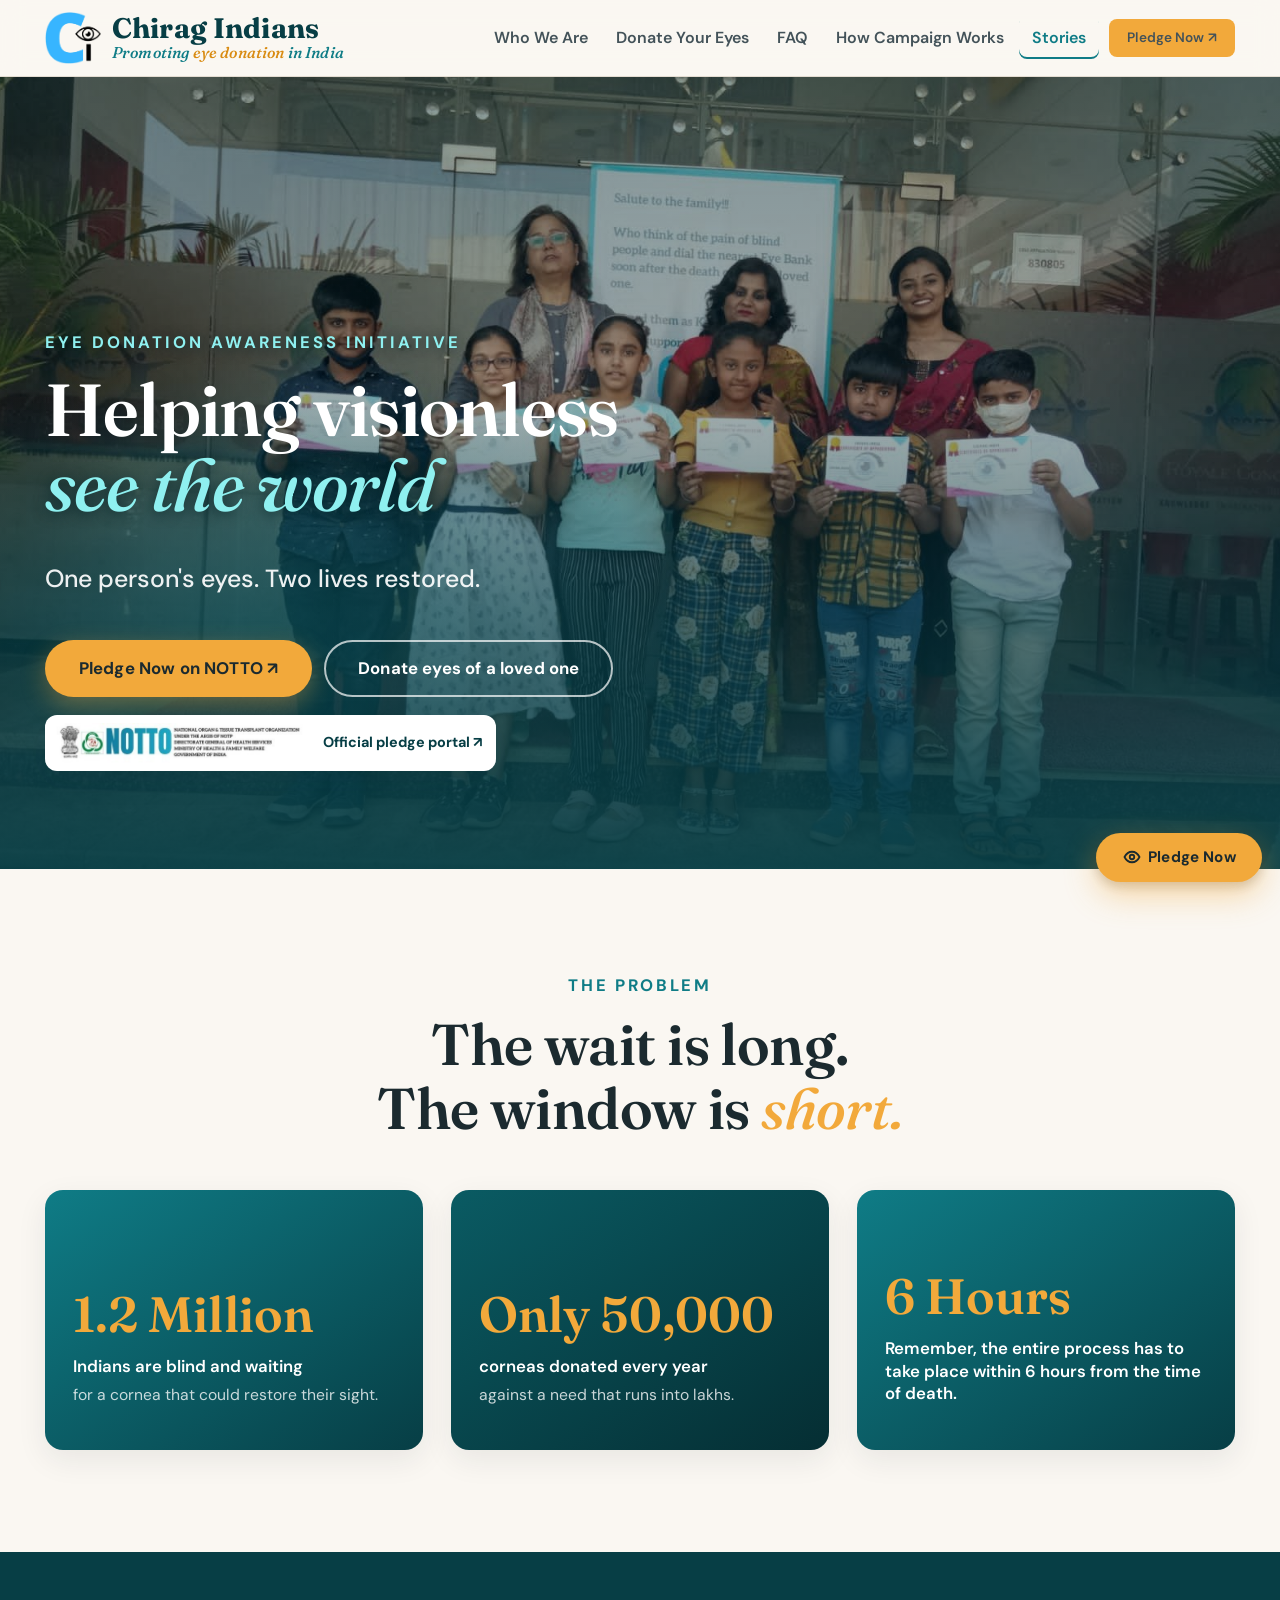
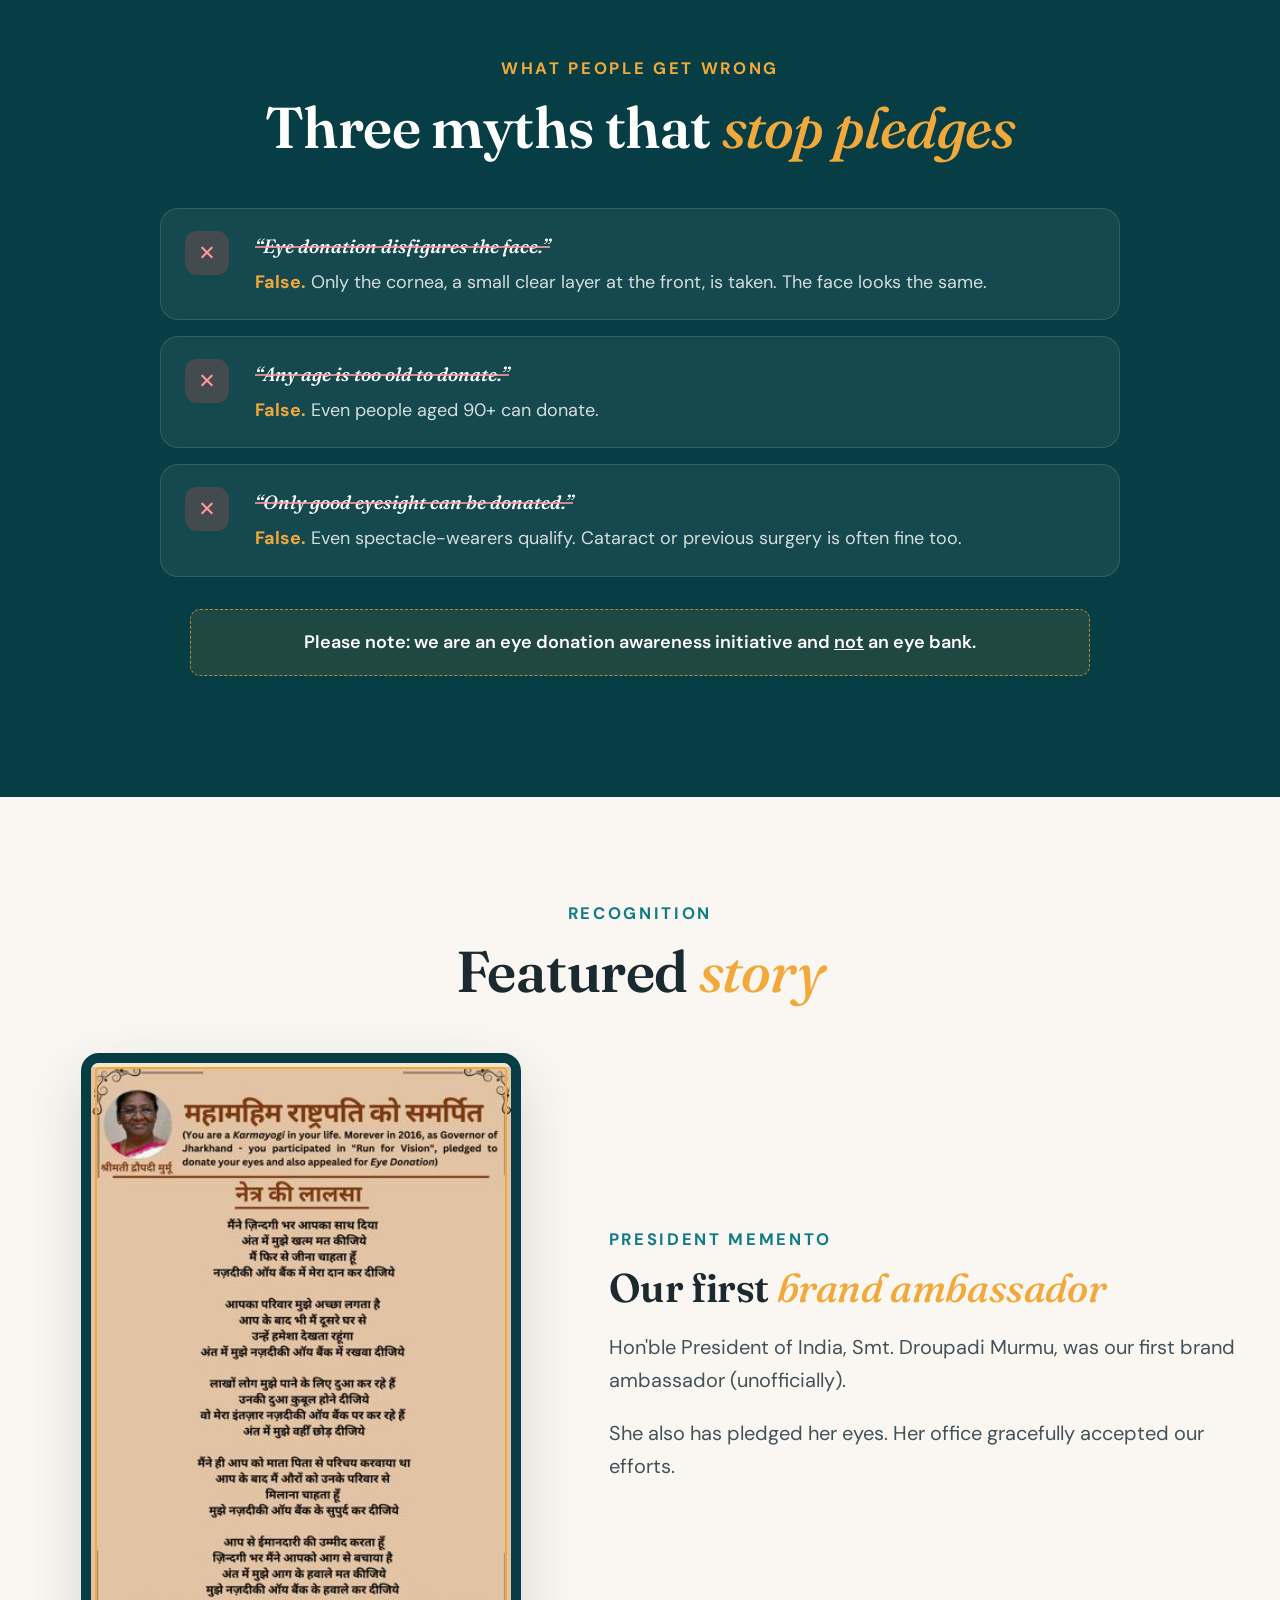
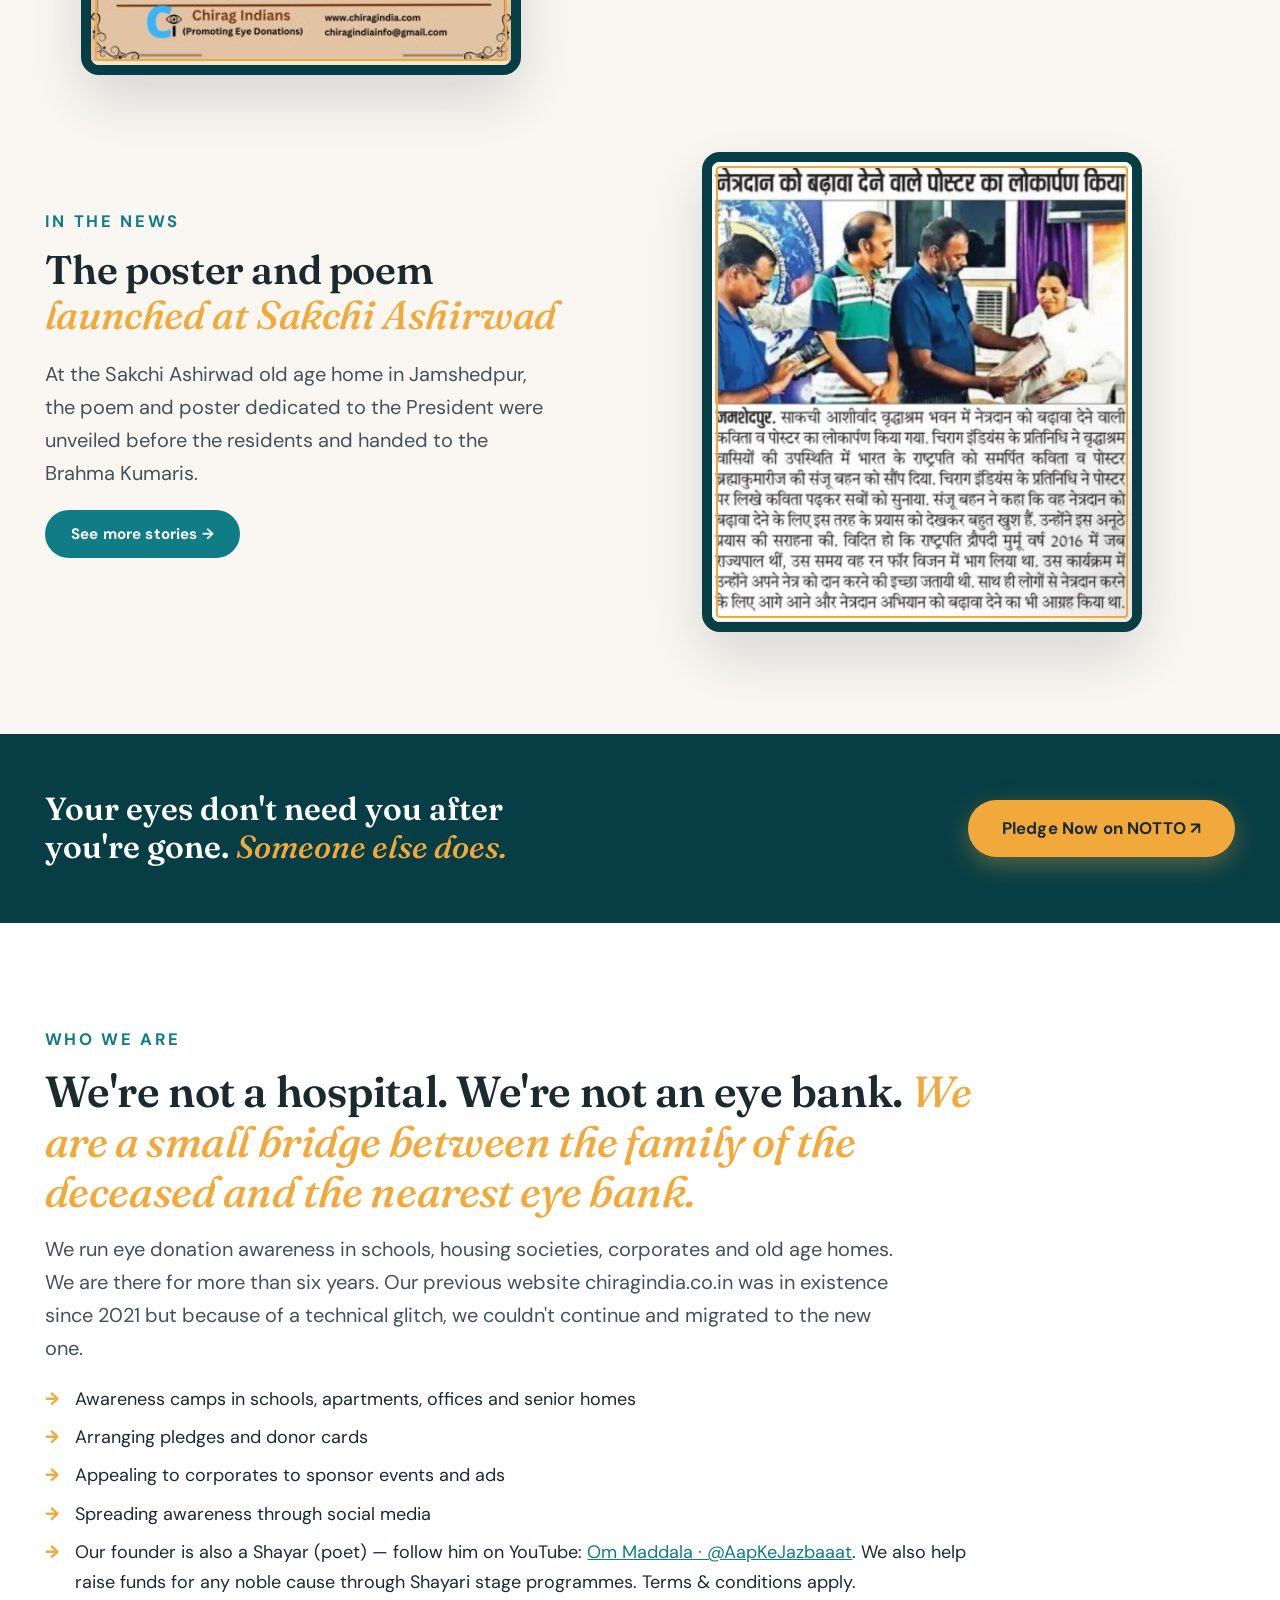
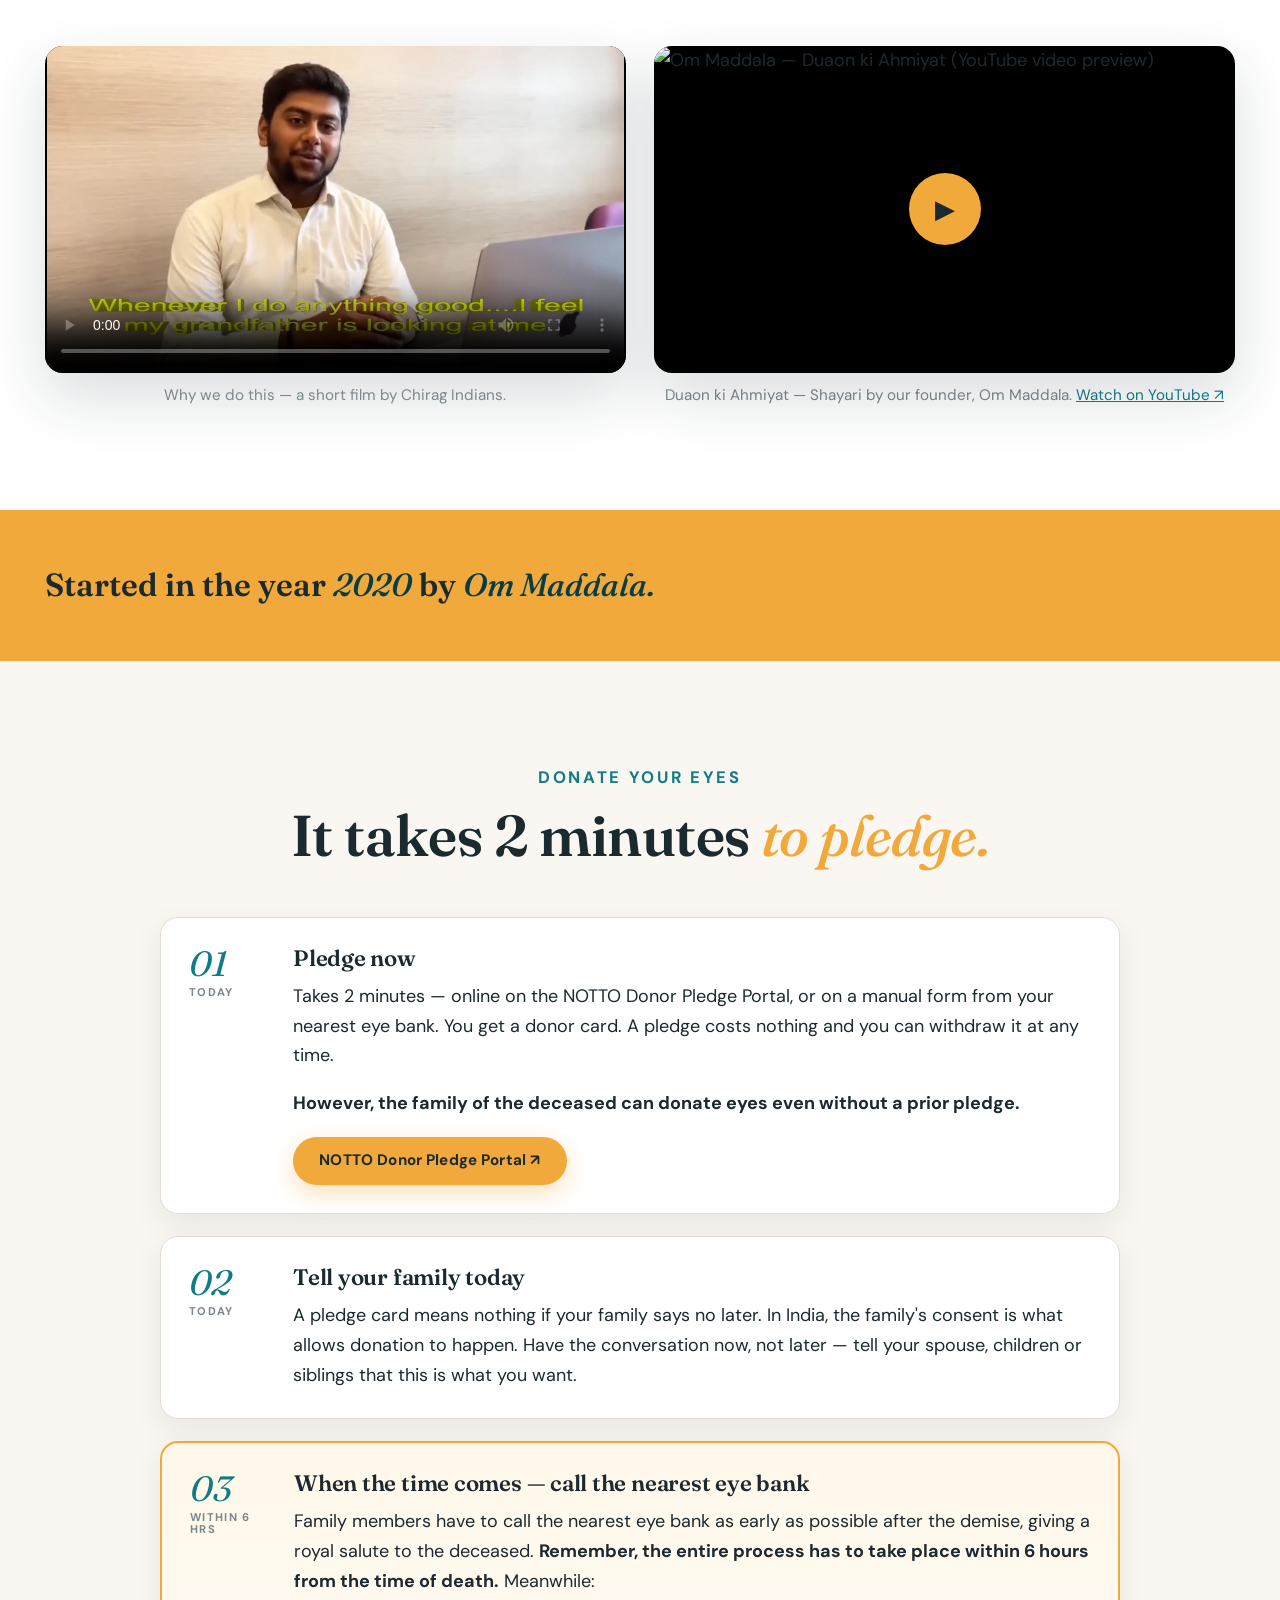
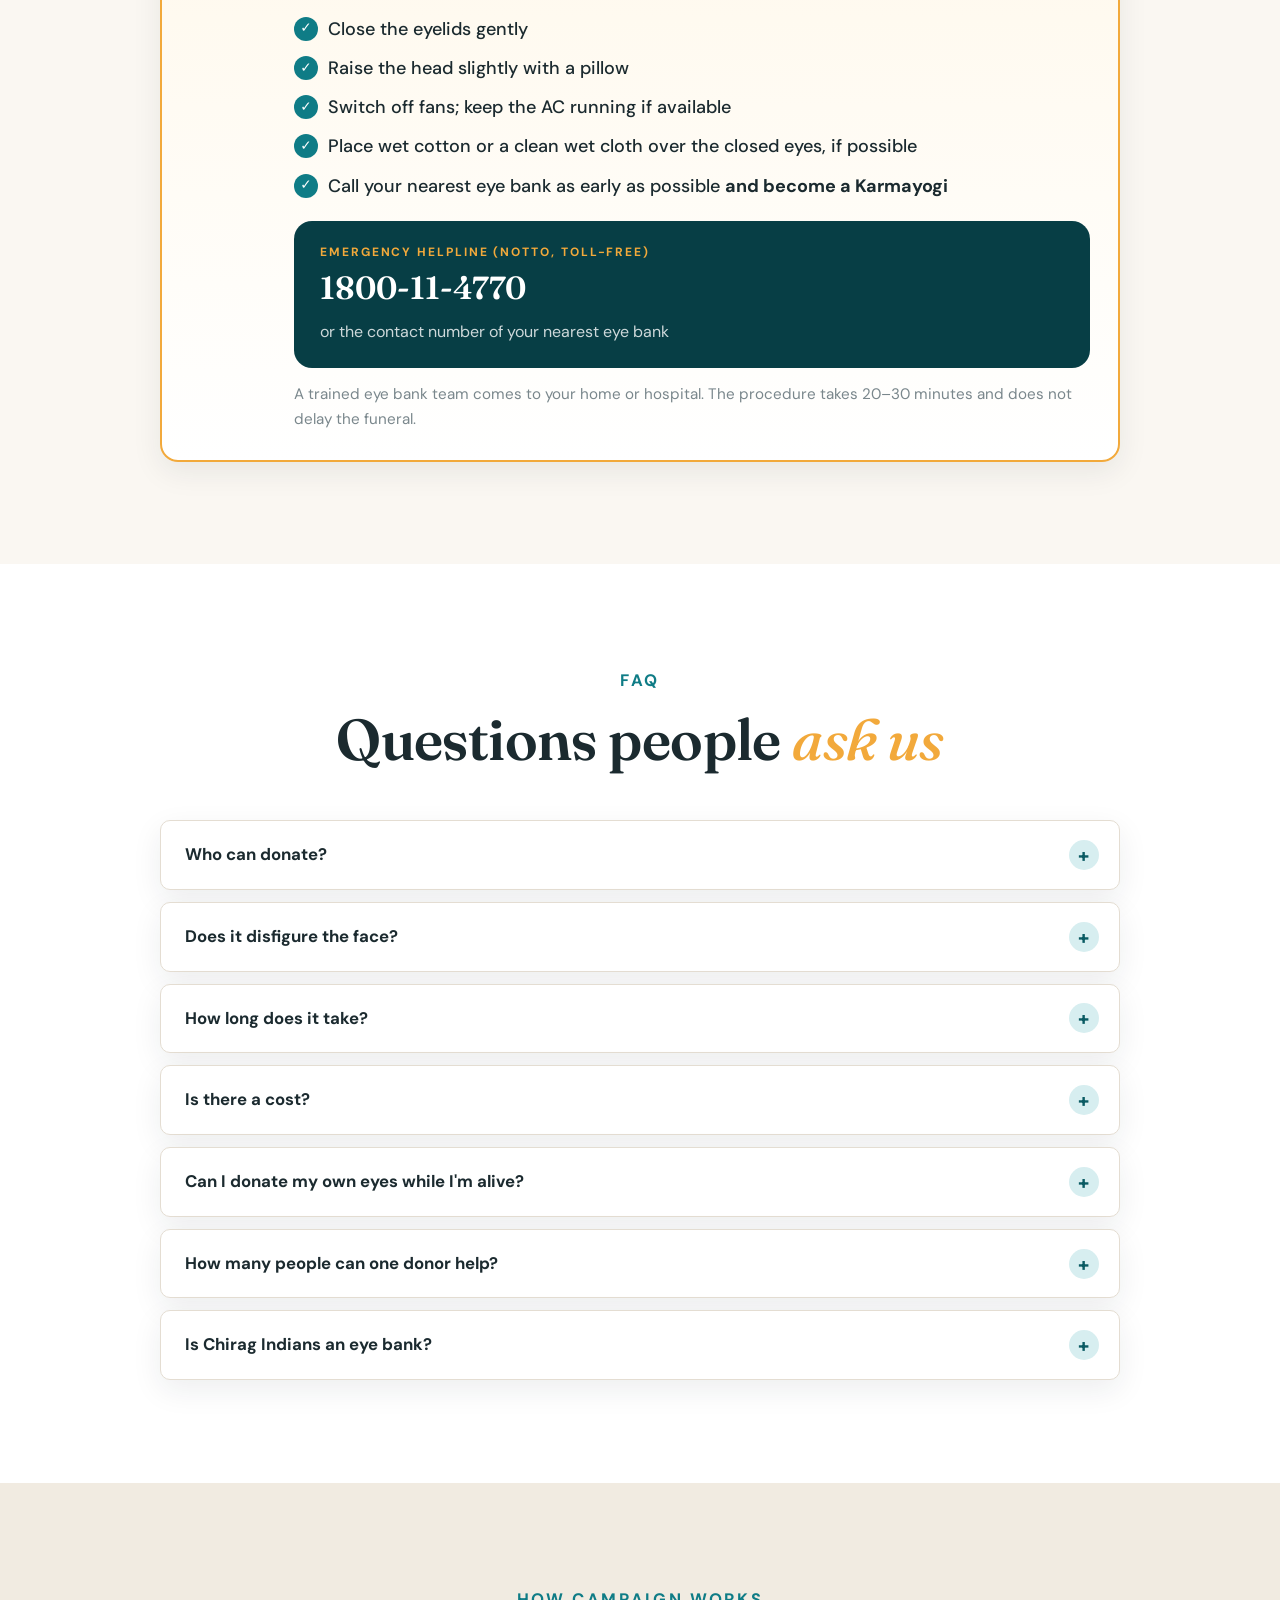
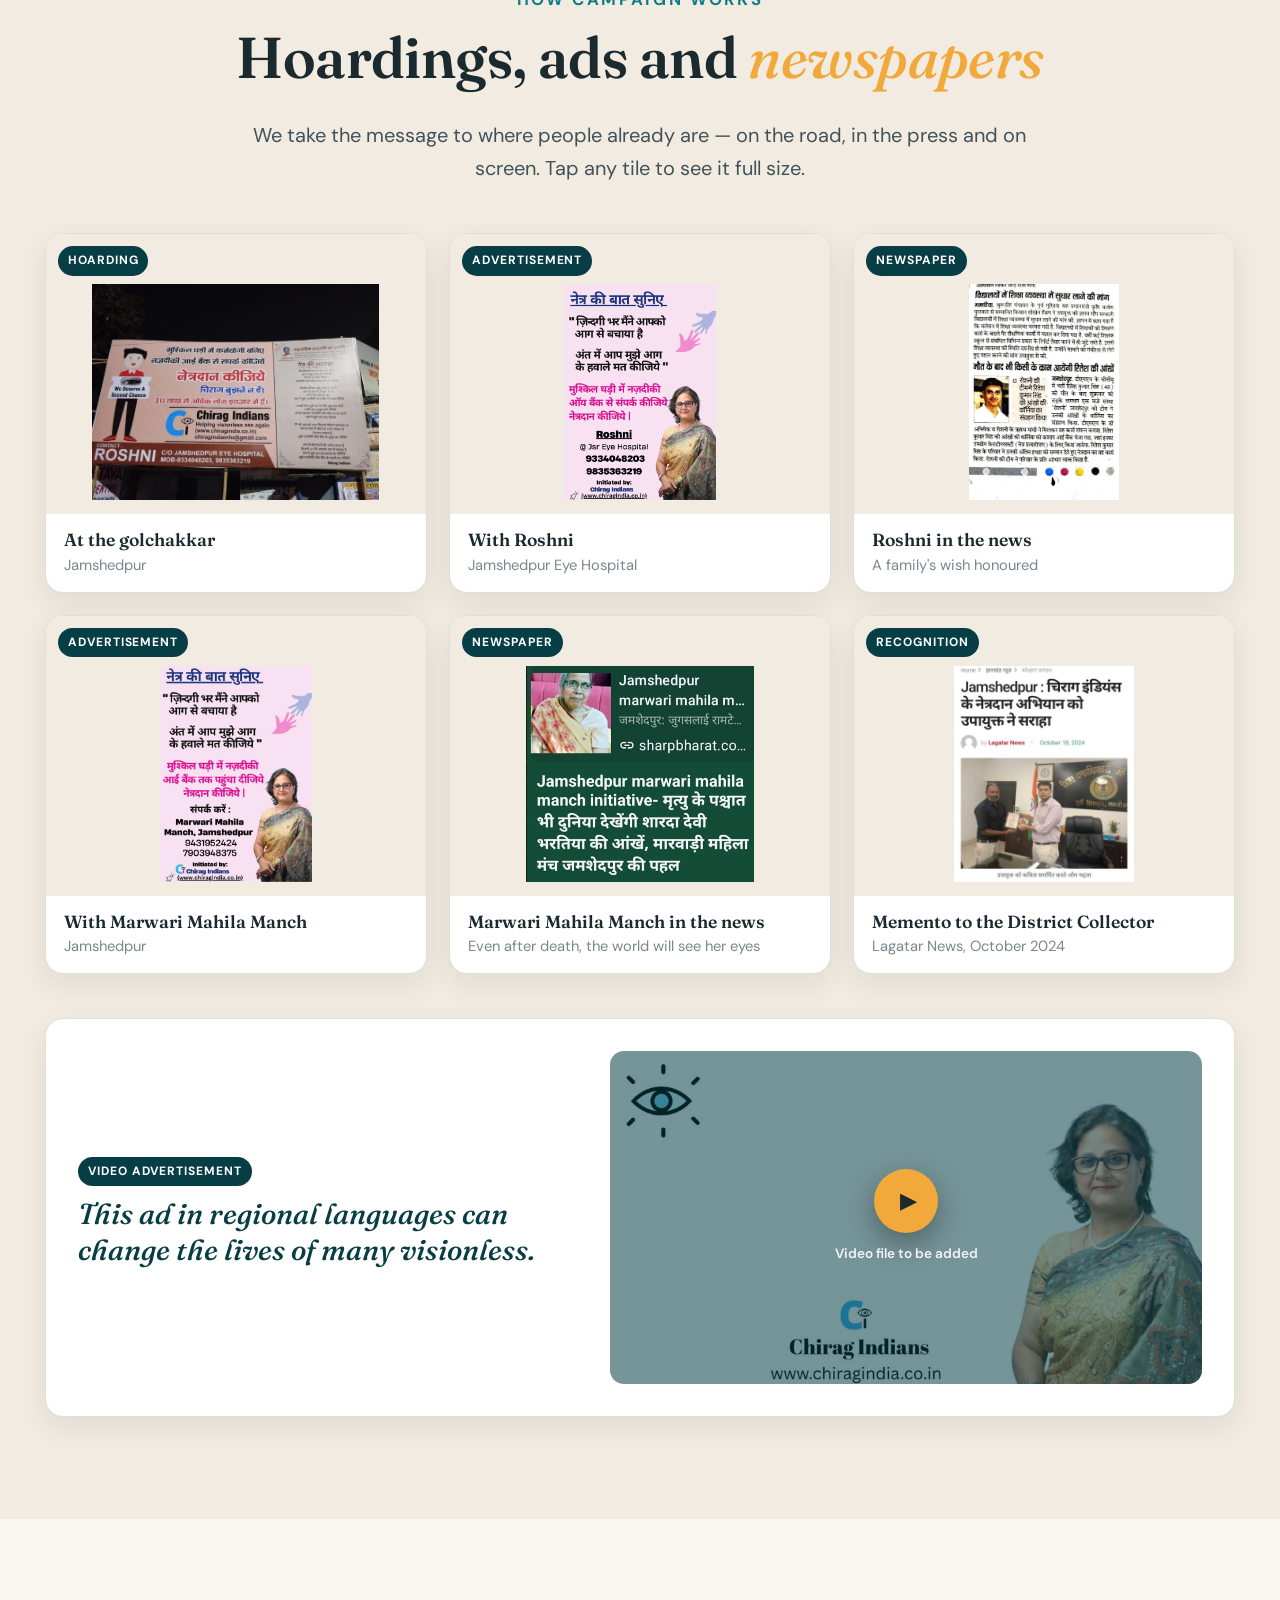
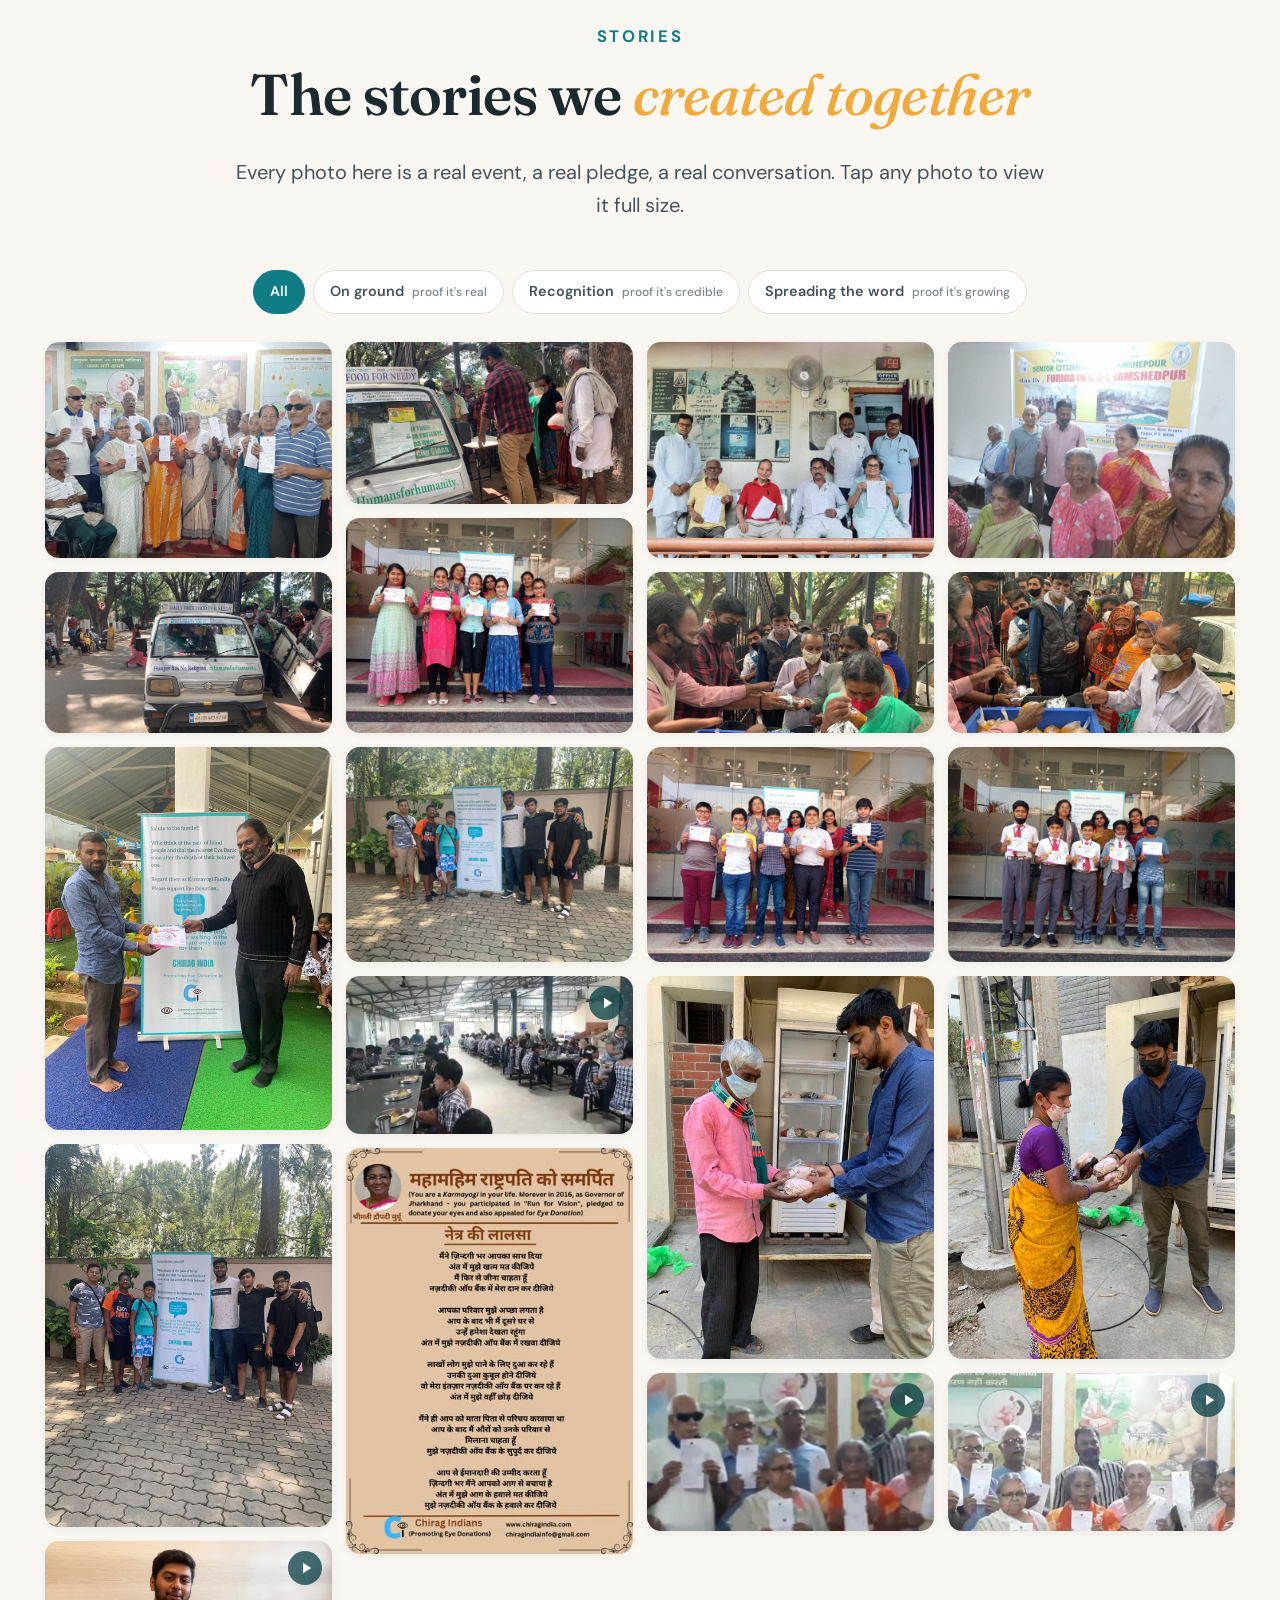
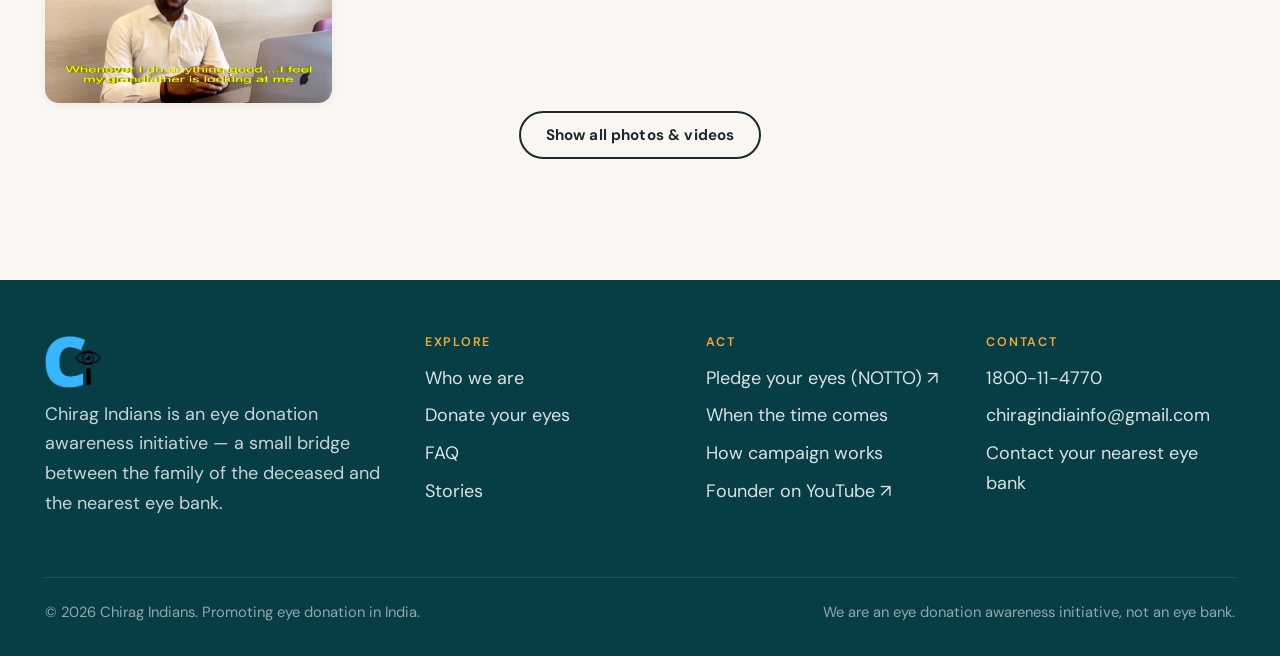
==== commit 9ce77023: "Gallery: remove the Community pledges tile and unused images Co-Authored-By: Claude <noreply@anthrop" ====
--- a/index.html
+++ b/index.html
@@ -377,7 +377,6 @@
         <a class="pin pin--video" data-cat="spreading" href="assets/video/chirag-india.mp4" data-poster="assets/video/chirag-india.jpg" data-caption="Our film — why we do this"><img src="assets/video/chirag-india.jpg" alt="Our film — why we do this (video)" loading="lazy"><span class="pin__cap"><small>Video · Spreading the word</small>Our film — why we do this</span></a>
         <a class="pin" data-cat="ground" href="assets/img/nimhans/02.jpg" data-caption="NIMHANS donation drive"><img src="assets/img/nimhans/thumb/02.jpg" alt="Chirag Indians volunteers distributing food packets to patients and families outside NIMHANS, Bengaluru" loading="lazy" width="720" height="405"><span class="pin__cap"><small>On ground</small>NIMHANS donation drive</span></a>
         <a class="pin" data-cat="ground" href="assets/img/school/02.jpg" data-caption="School pledge event"><img src="assets/img/school/thumb/02.jpg" alt="Students receiving certificates for pledging their eyes at a school awareness event" loading="lazy" width="720" height="540"><span class="pin__cap"><small>On ground</small>School pledge event</span></a>
-        <a class="pin" data-cat="ground" href="assets/img/community/02.jpg" data-caption="Community pledges"><img src="assets/img/community/thumb/02.jpg" alt="Community members who pledged their eyes with Chirag Indians" loading="lazy" width="540" height="720"><span class="pin__cap"><small>On ground</small>Community pledges</span></a>
         <a class="pin" data-cat="spreading" href="assets/img/standee/02.jpg" data-caption="Standee and billboards"><img src="assets/img/standee/thumb/02.jpg" alt="Volunteers setting up a Chirag Indians standee in an apartment complex" loading="lazy" width="720" height="540"><span class="pin__cap"><small>Spreading the word</small>Standee and billboards</span></a>
         <a class="pin pin--video" data-cat="spreading" href="assets/video/support.mp4" data-poster="assets/video/support.jpg" data-caption="Blind children appealing"><img src="assets/video/support.jpg" alt="Blind children appealing for eye donation (video)" loading="lazy"><span class="pin__cap"><small>Video · Spreading the word</small>Blind children appealing</span></a>
         <a class="pin" data-cat="recognition" href="assets/img/president-poetry.jpg" data-caption="President memento"><img src="assets/img/campaign/thumb/president-poetry.jpg" alt="Poem dedicated to the Hon'ble President of India by Chirag Indians" loading="lazy" width="375" height="530"><span class="pin__cap"><small>Recognition</small>President memento</span></a>
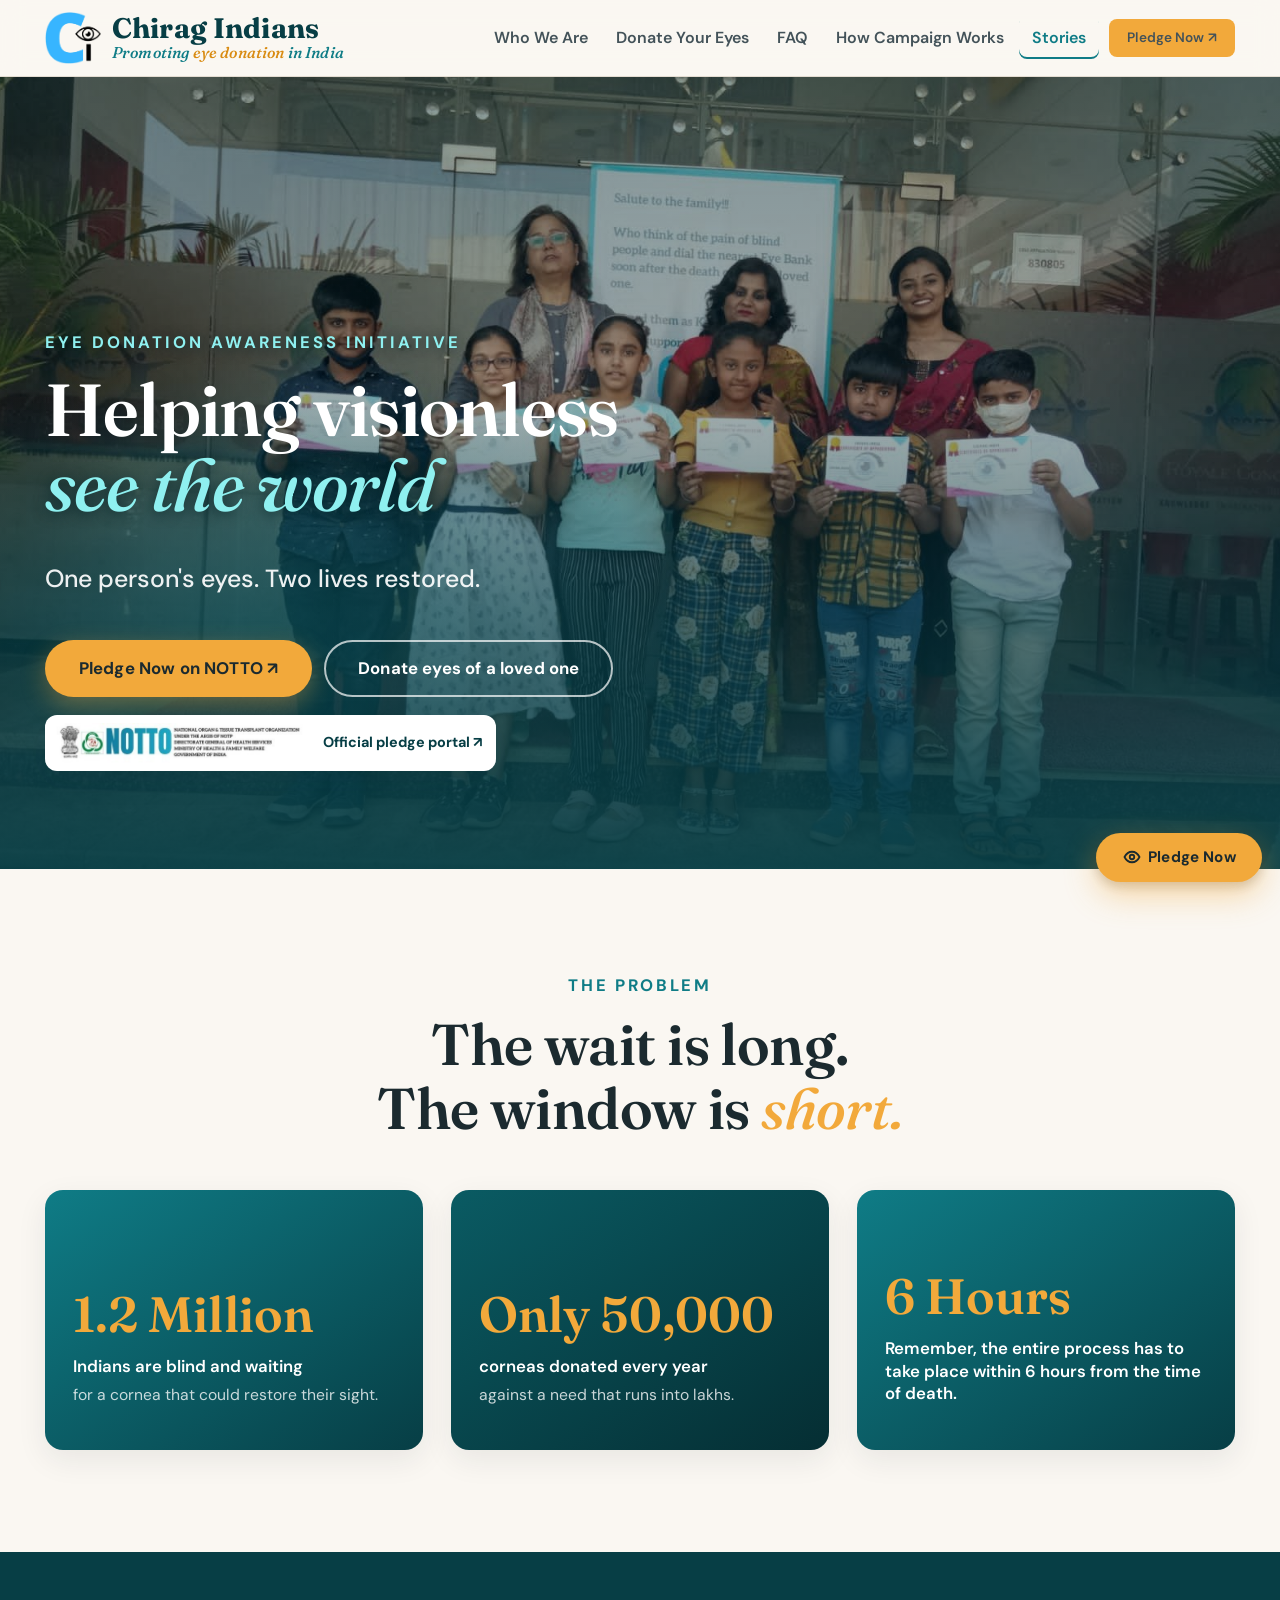
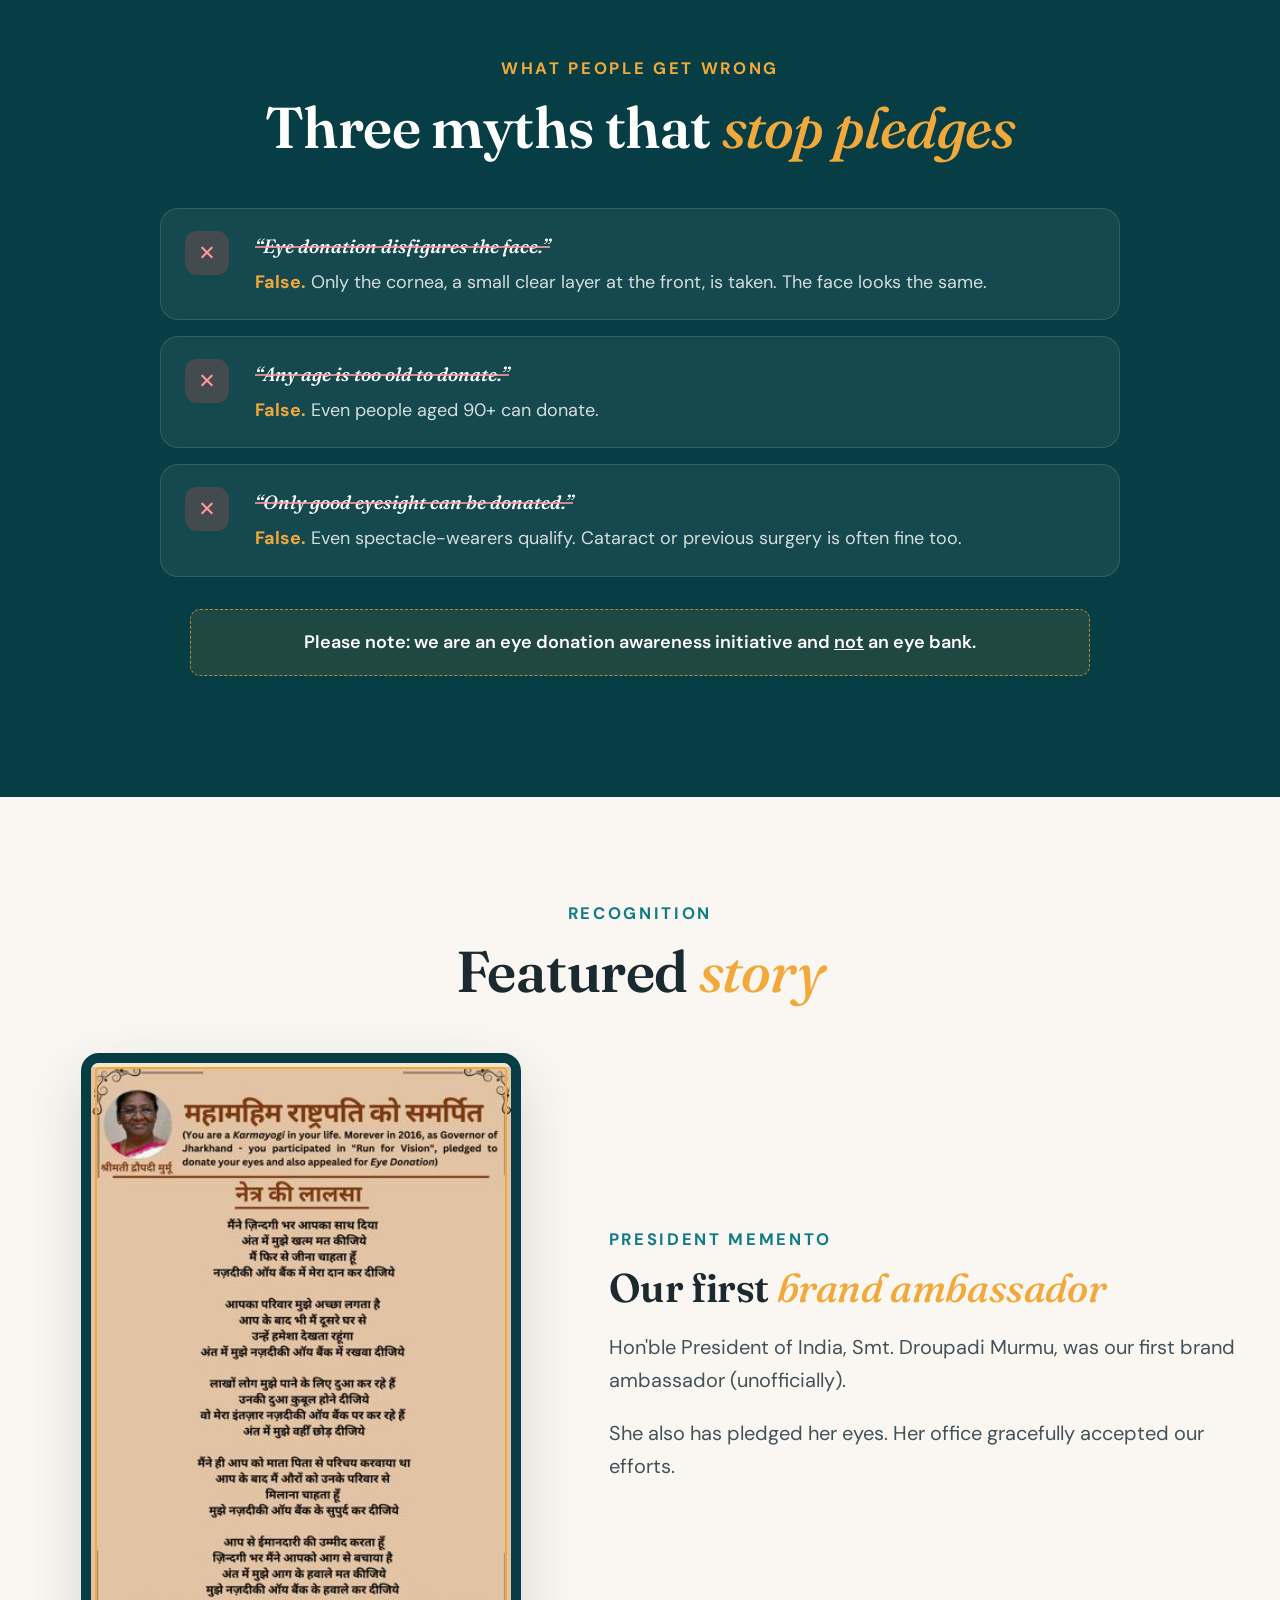
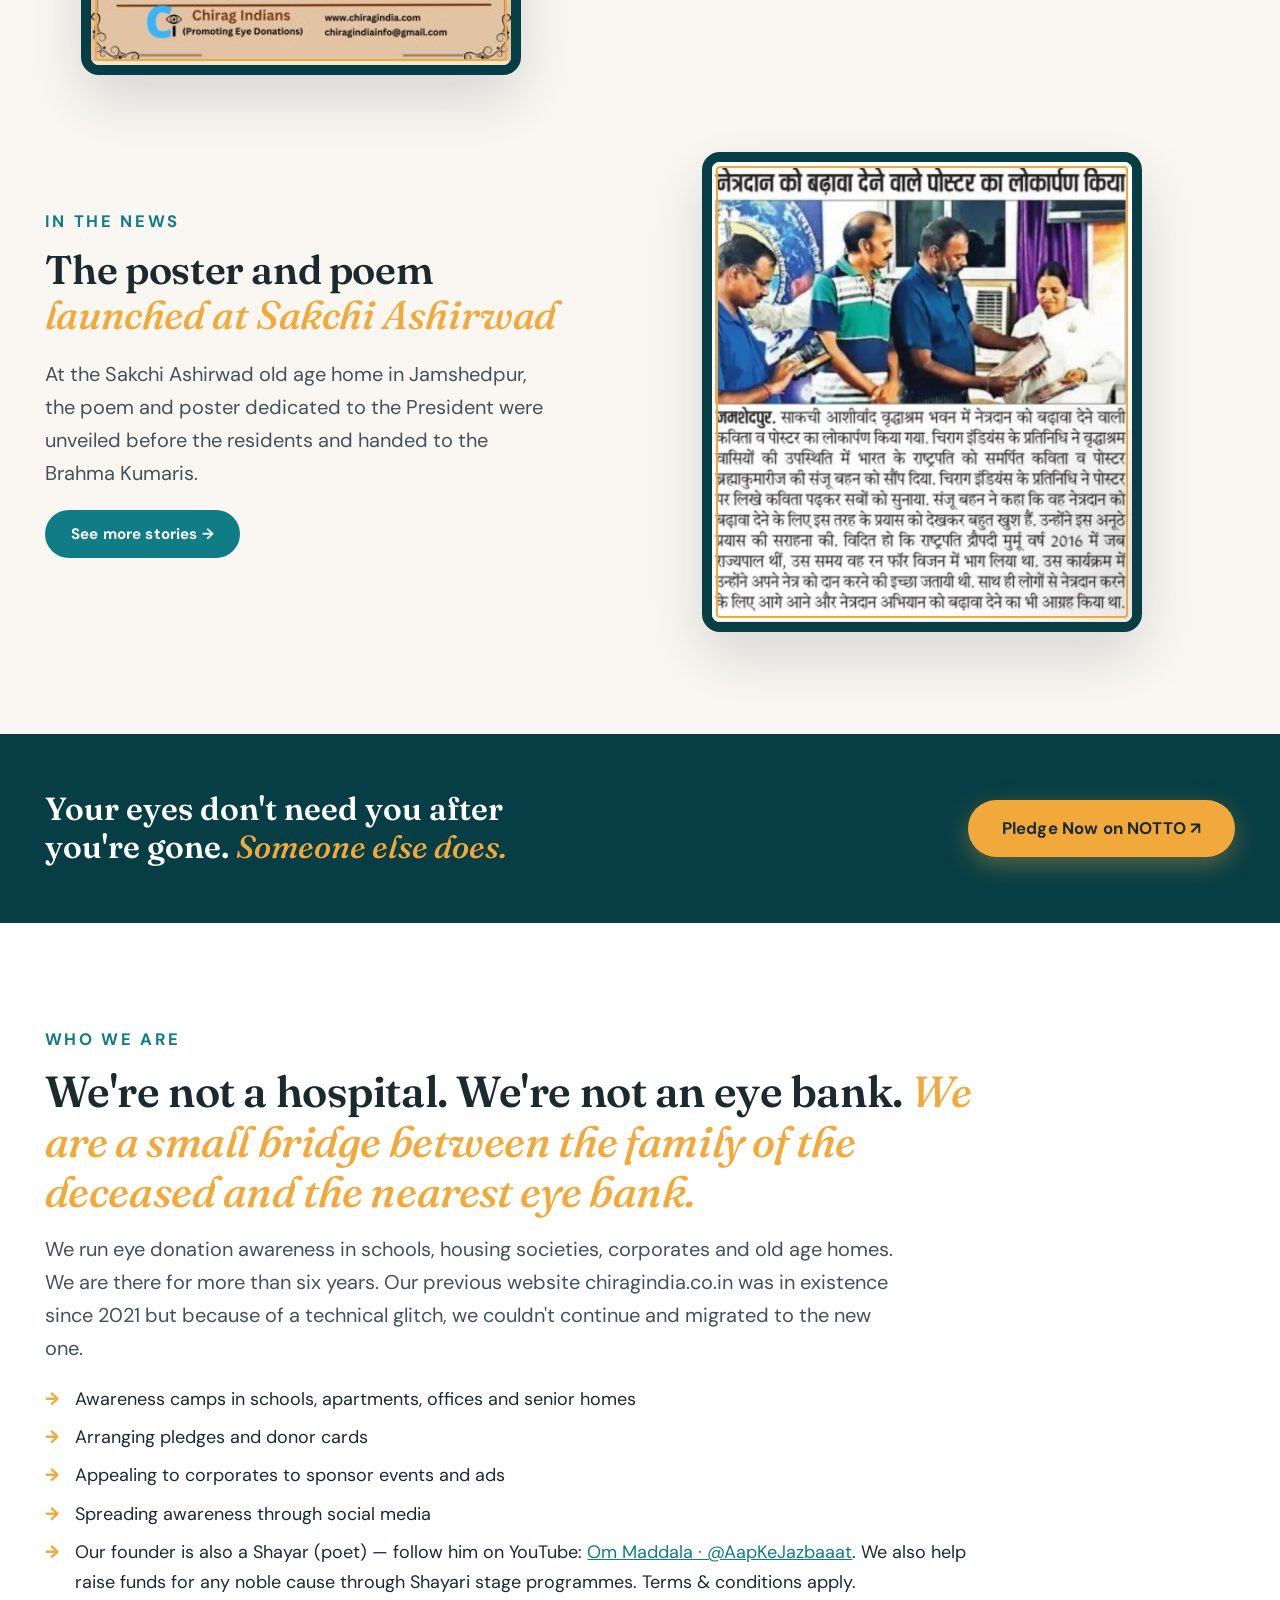
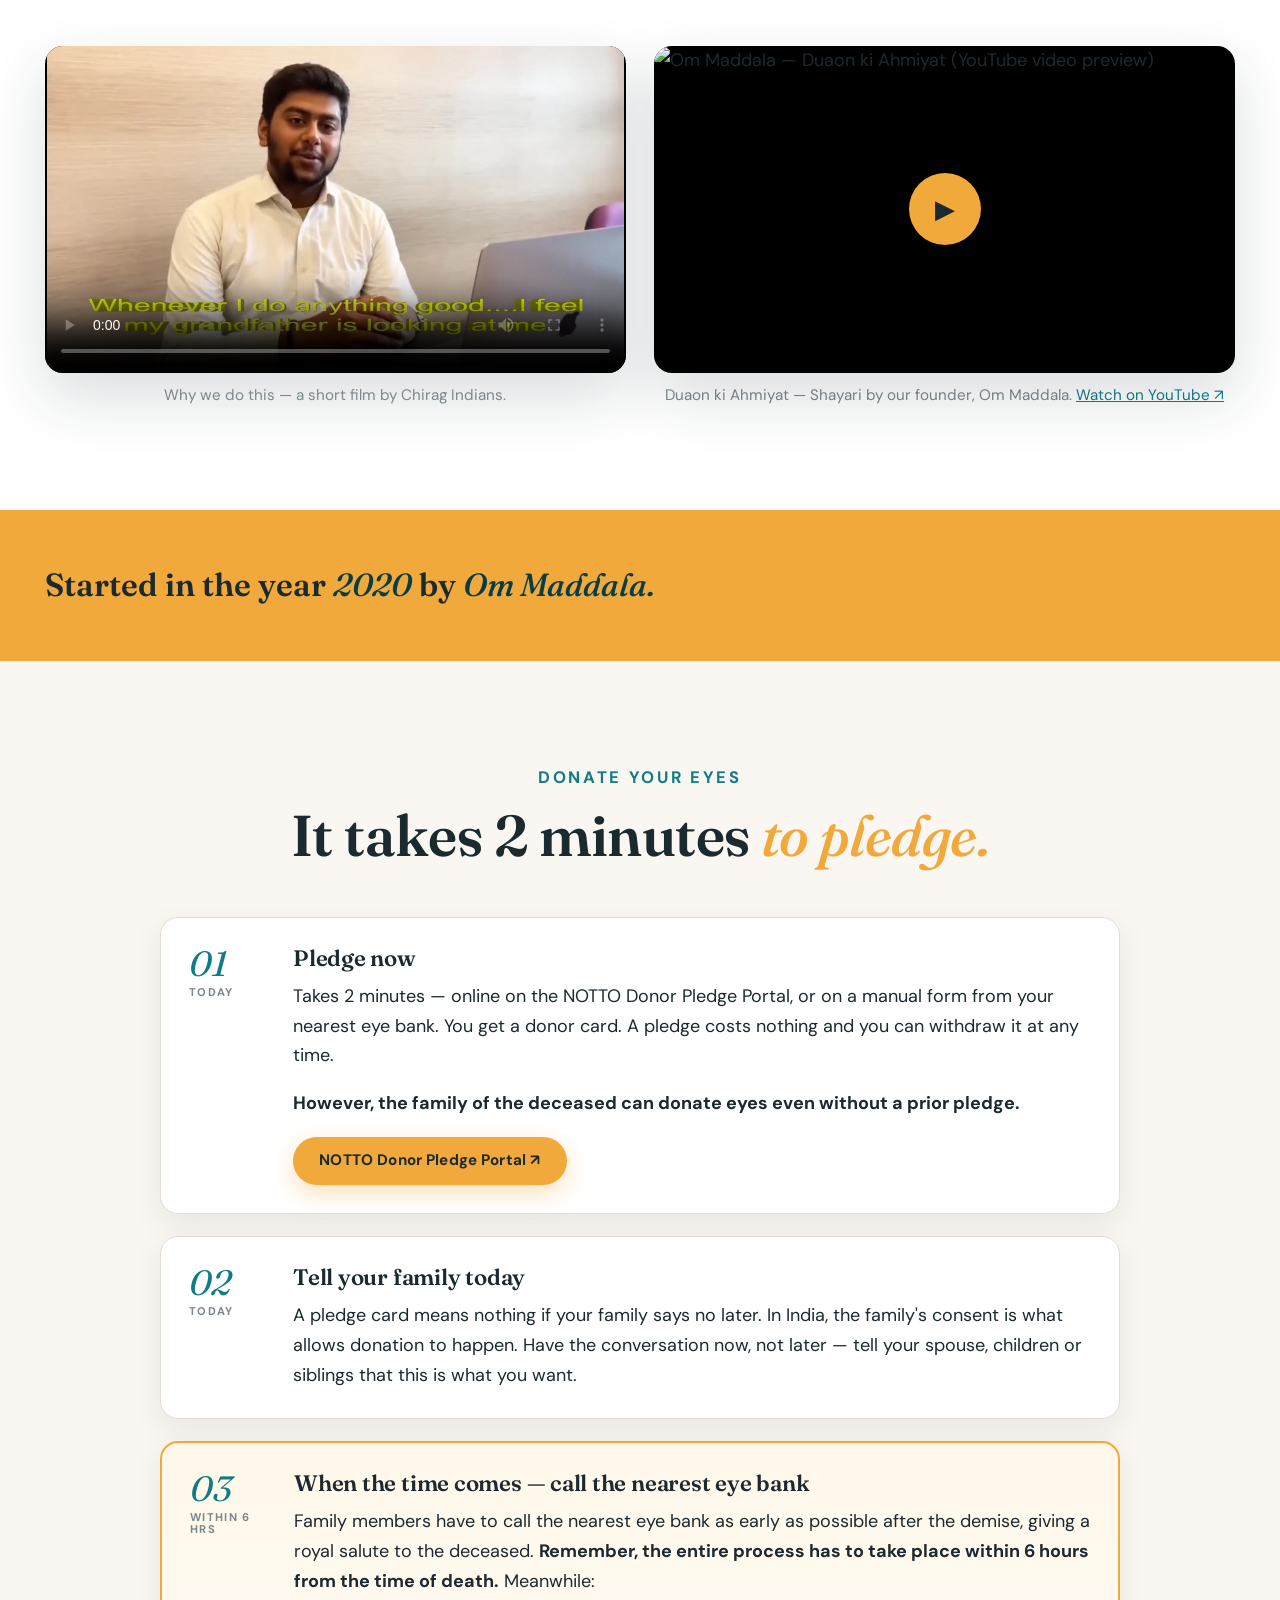
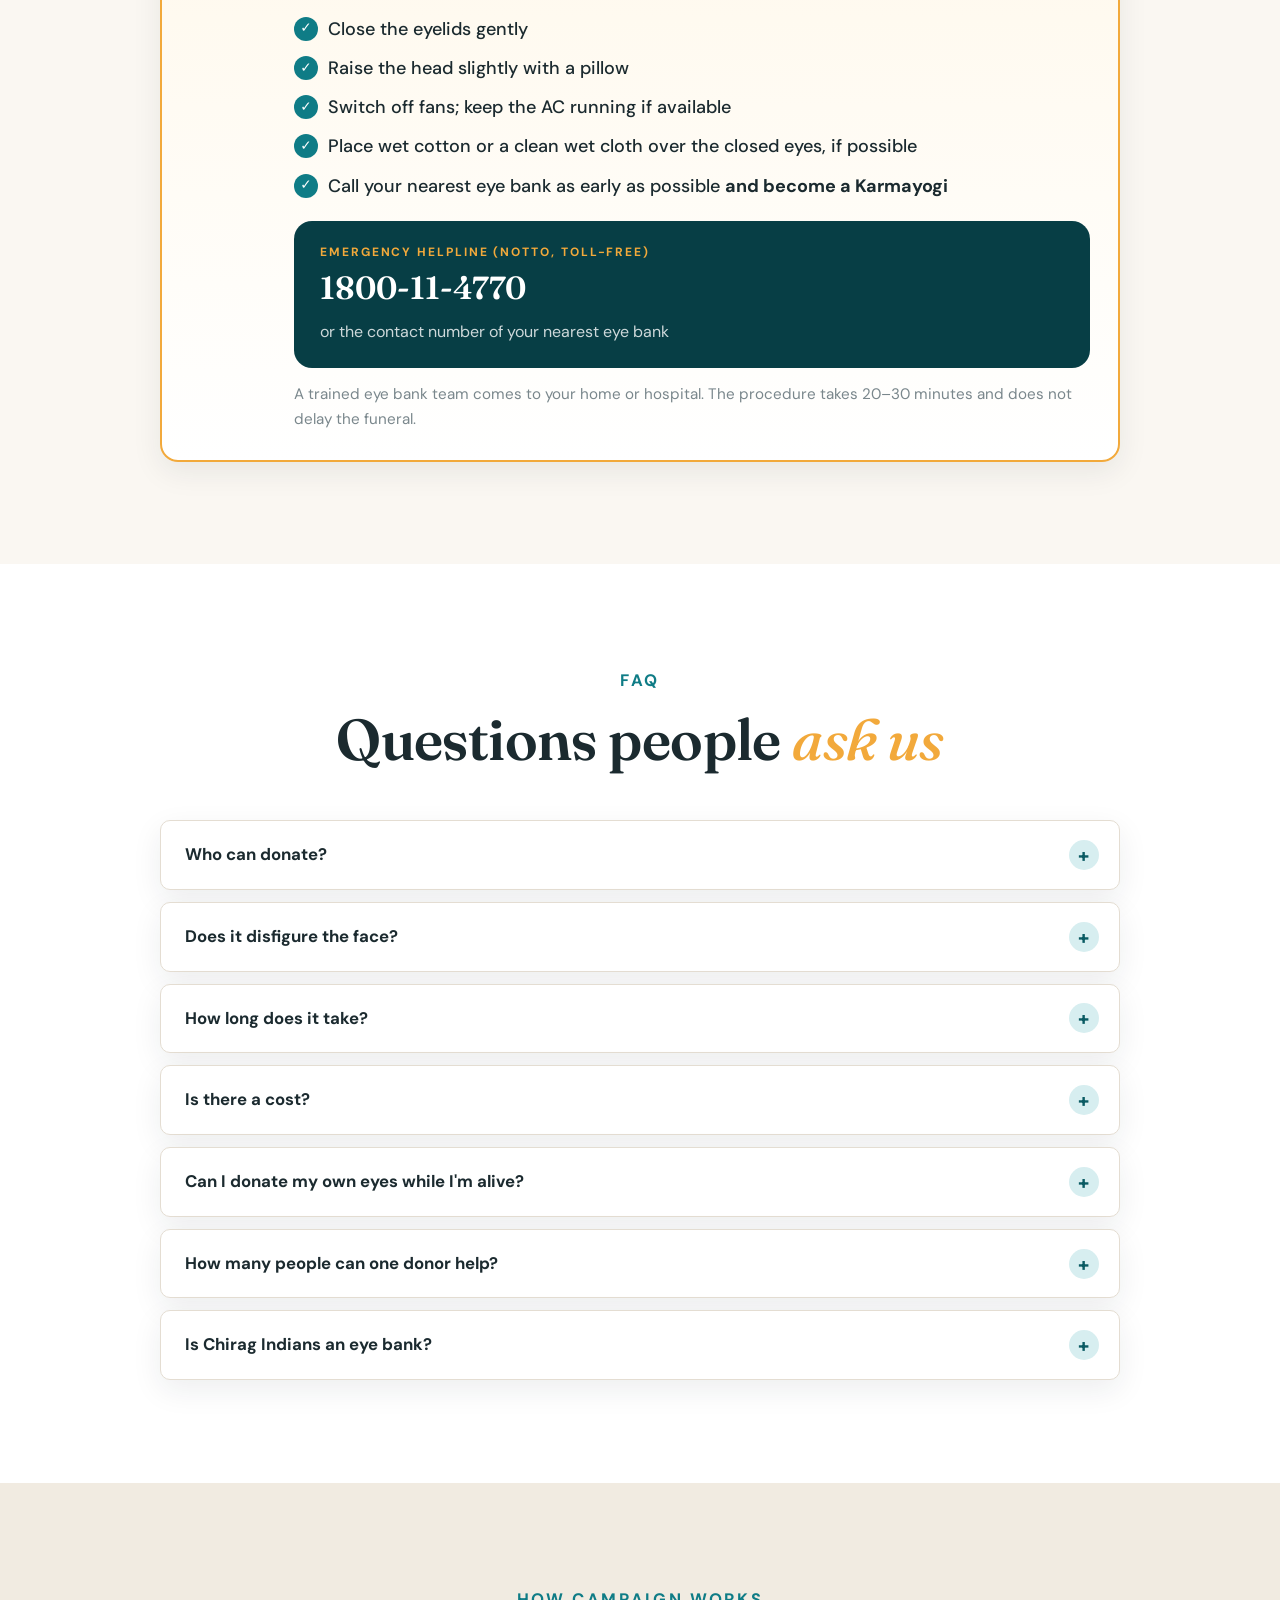
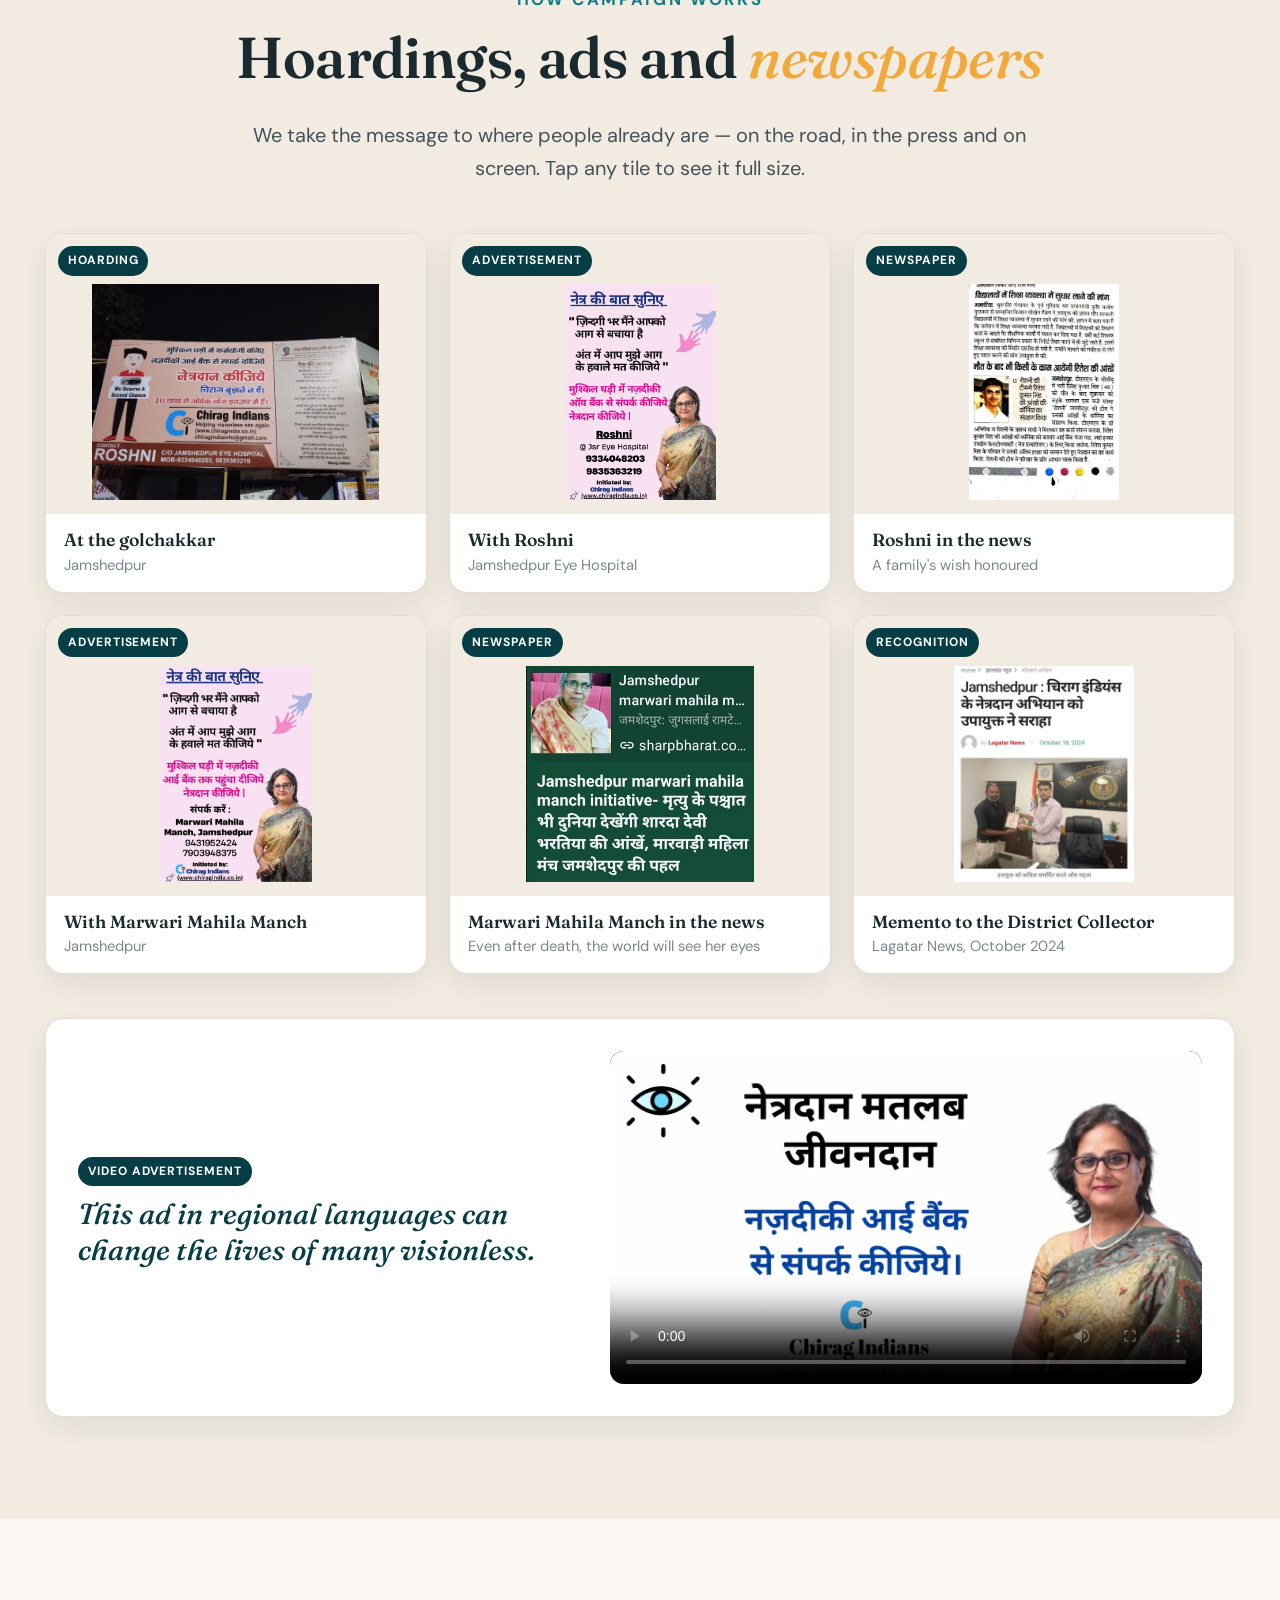
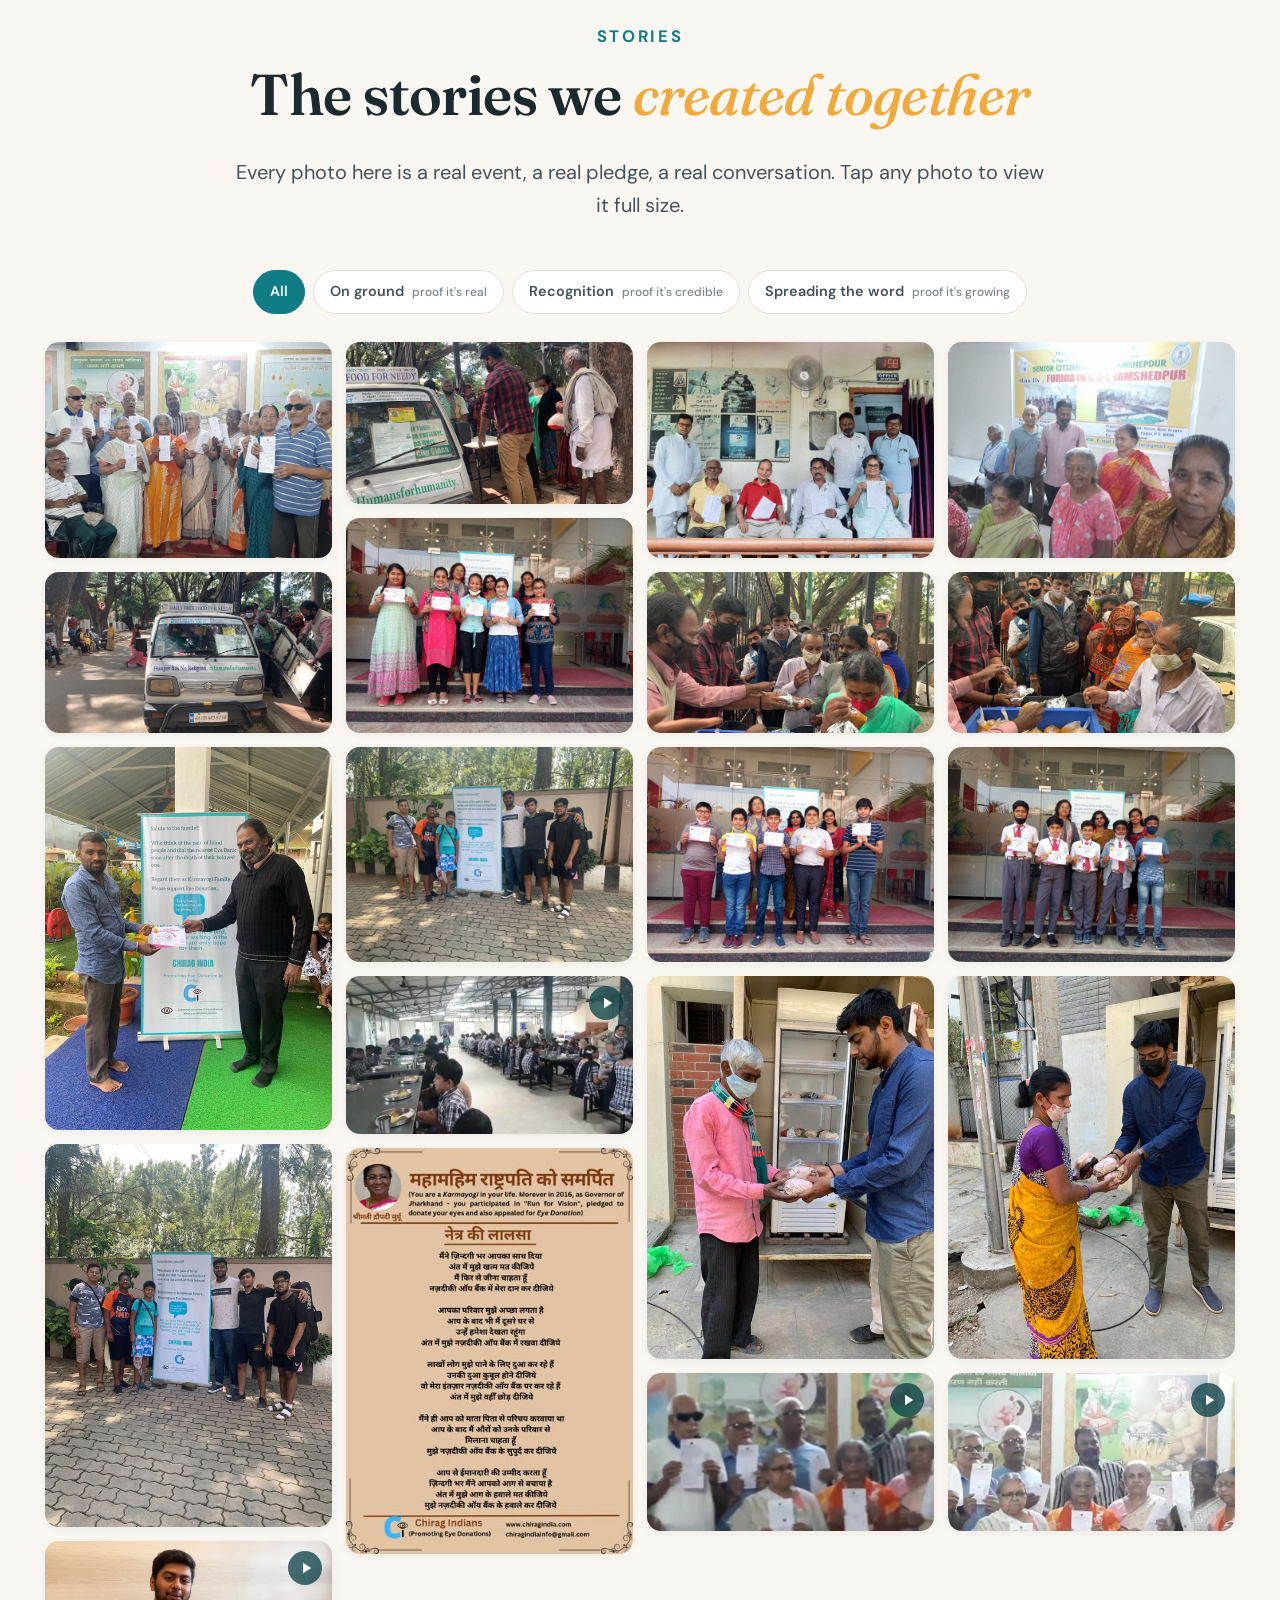
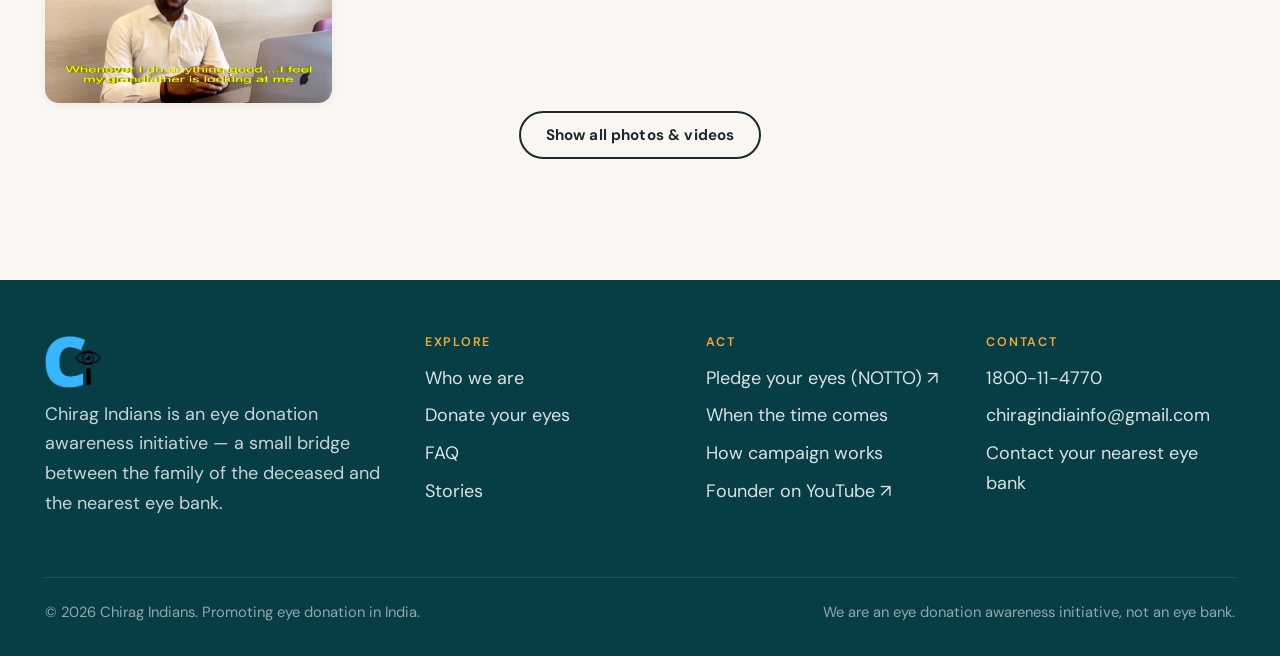
==== commit b92b4f42: "Campaign: add the video advertisement with a real player and poster frame Co-Authored-By: Claude <no" ====
--- a/index.html
+++ b/index.html
@@ -338,18 +338,16 @@
       </div>
 
 
-      <!-- ASSET NEEDED: the video advertisement. Save it as assets/video/campaign-ads.mp4 and replace the .cvideo__slot div with:
-           <video controls preload="none" playsinline poster="assets/img/campaign/video-poster.jpg"><source src="assets/video/campaign-ads.mp4" type="video/mp4"></video> -->
       <div class="cvideo reveal">
         <div class="cvideo__text">
           <span class="ctile__tag">Video advertisement</span>
           <p class="campaign-claim">This ad in regional languages can change the lives of many visionless.</p>
         </div>
         <div class="cvideo__media">
-          <div class="cvideo__slot" style="background-image:url('assets/img/campaign/video-poster.jpg')">
-            <span class="cvideo__play" aria-hidden="true">▶</span>
-            <span class="cvideo__note">Video file to be added</span>
-          </div>
+          <video controls preload="metadata" playsinline poster="assets/img/campaign/video-poster.jpg">
+            <source src="assets/video/campaign-ads.mp4" type="video/mp4">
+            Your browser does not support the video tag.
+          </video>
         </div>
       </div>
     </div>
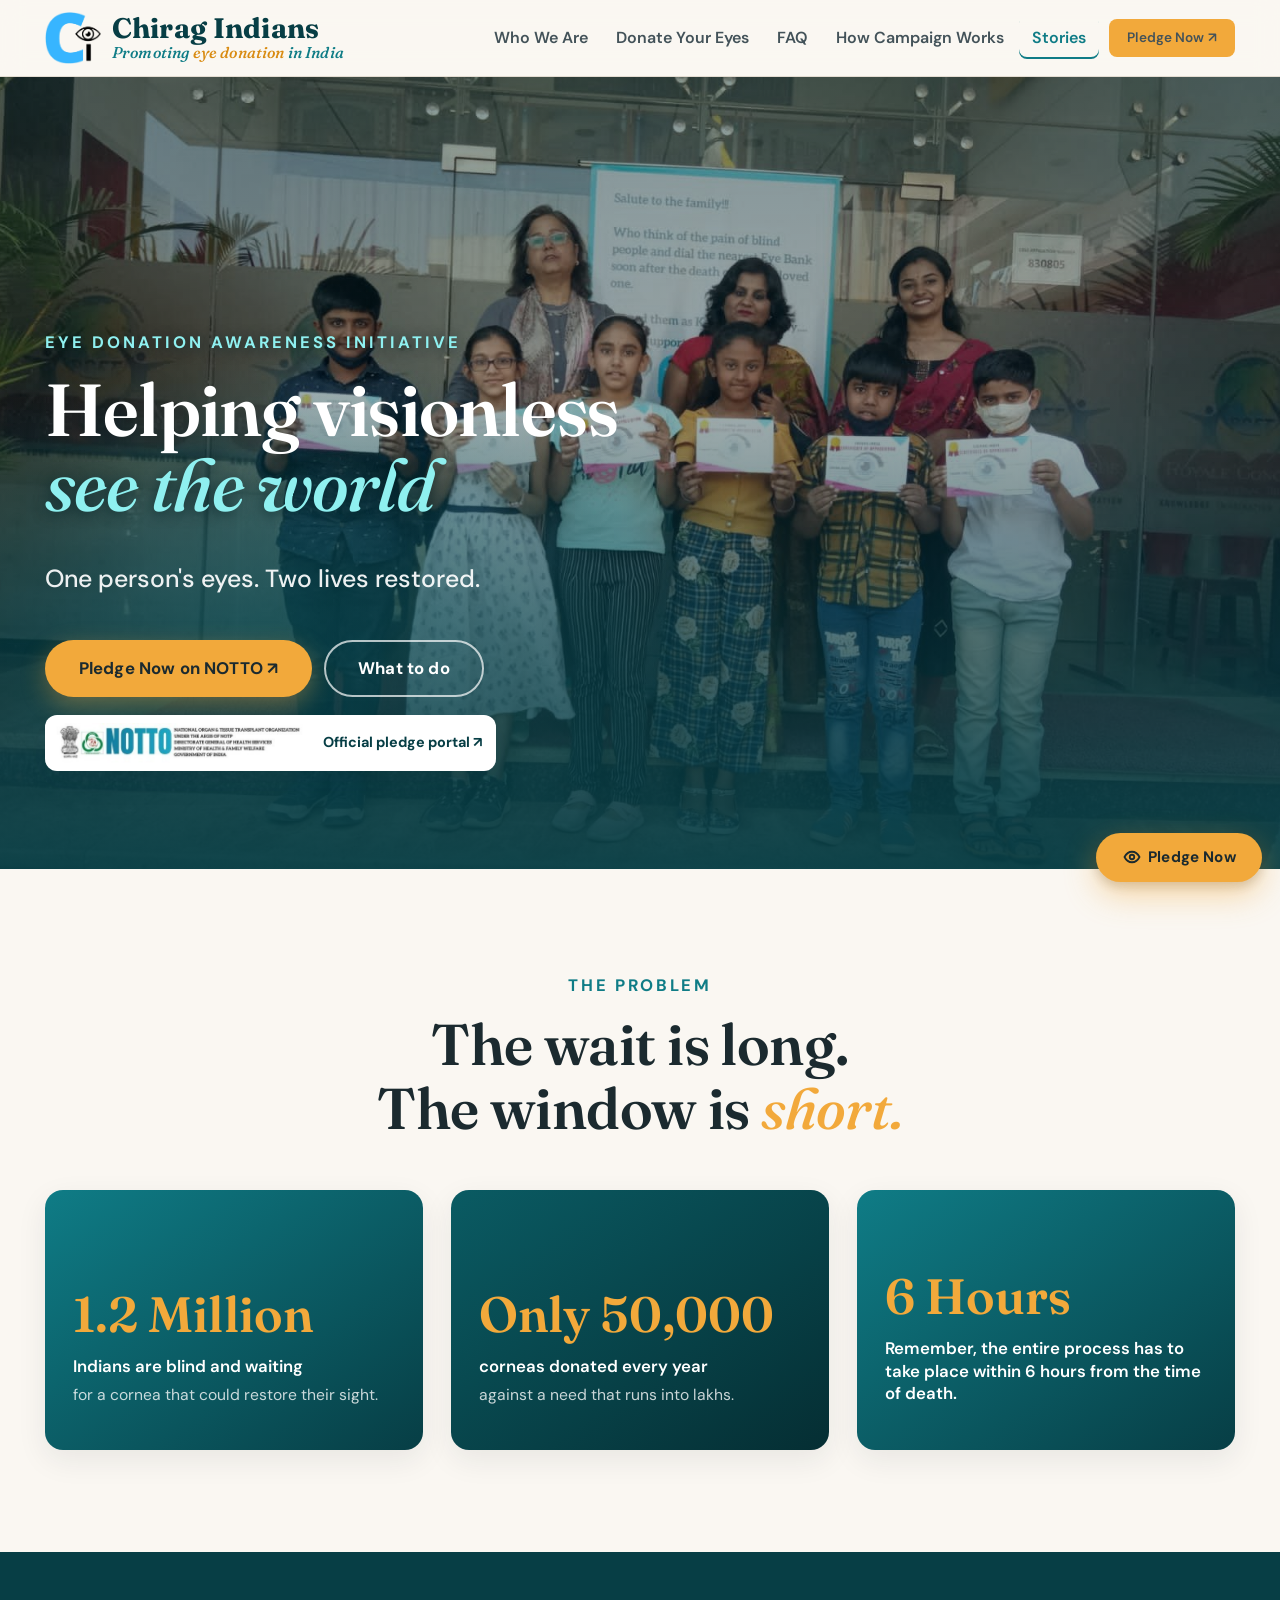
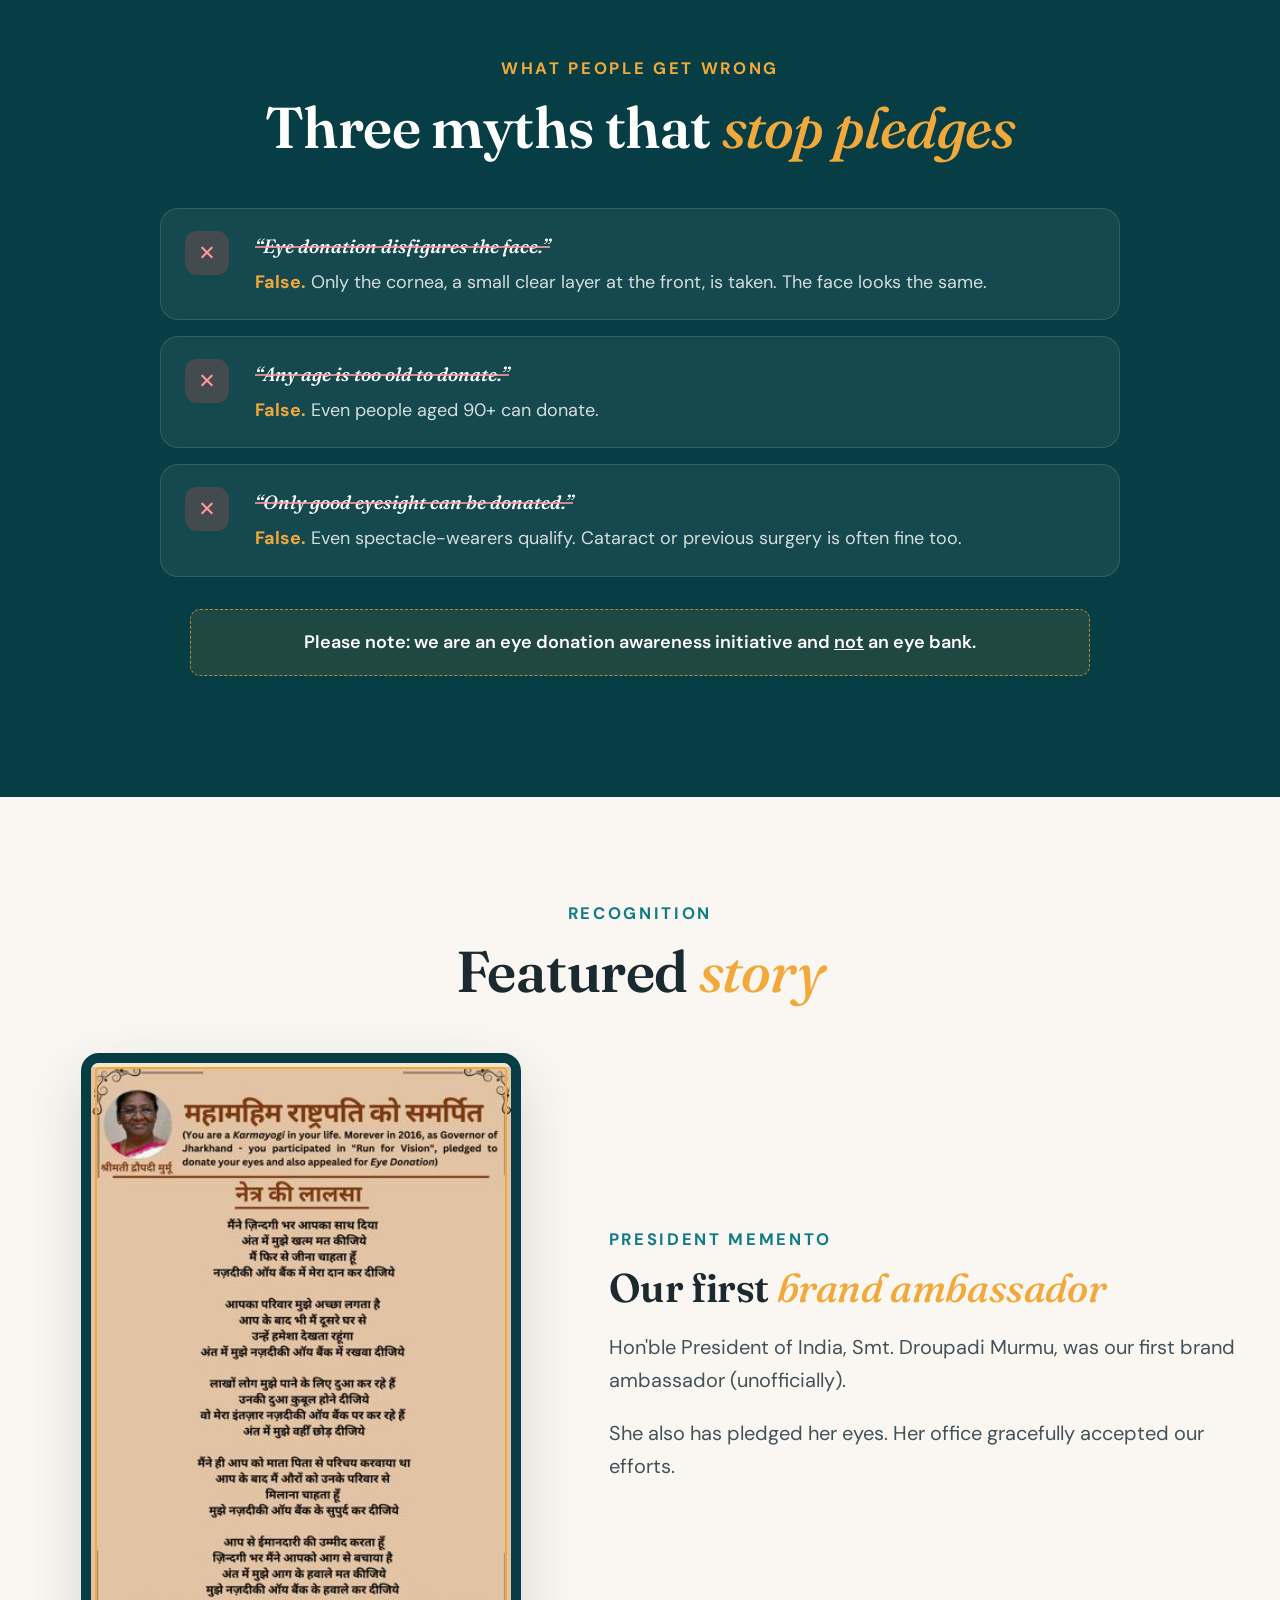
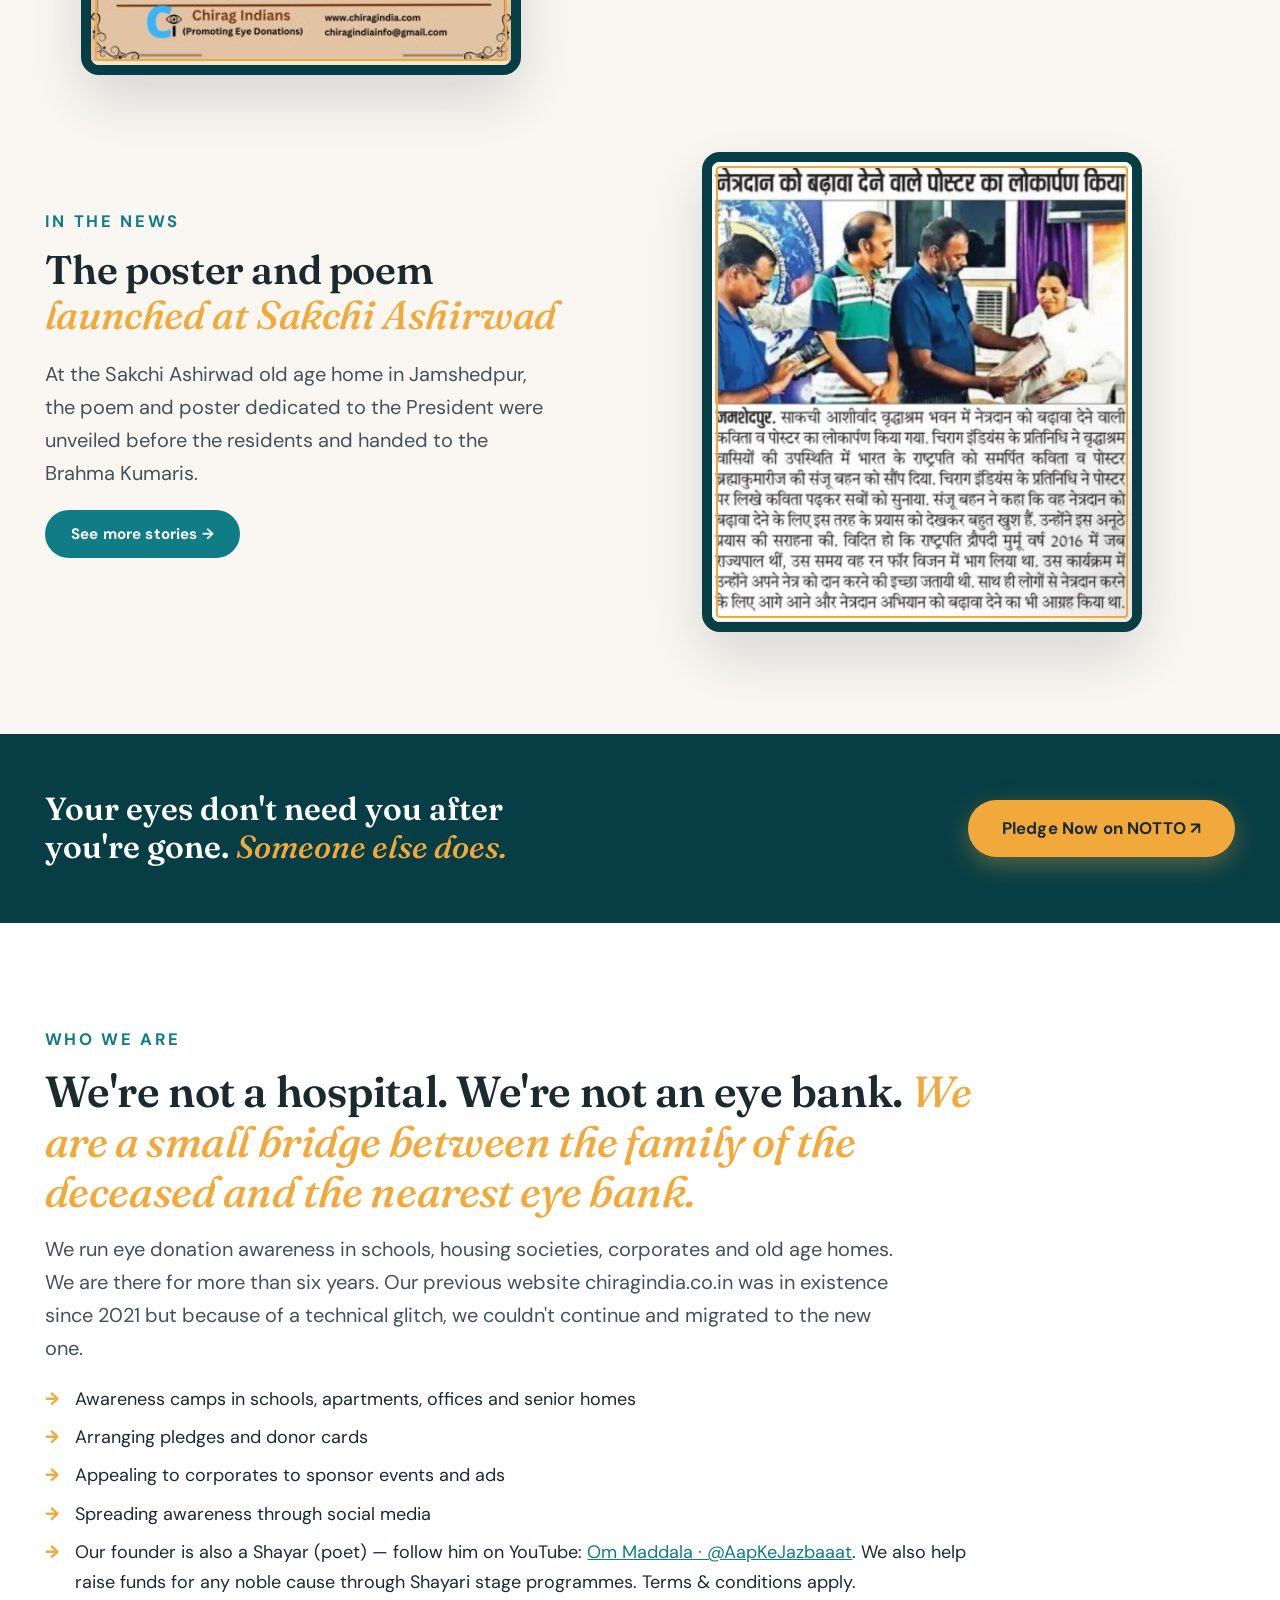
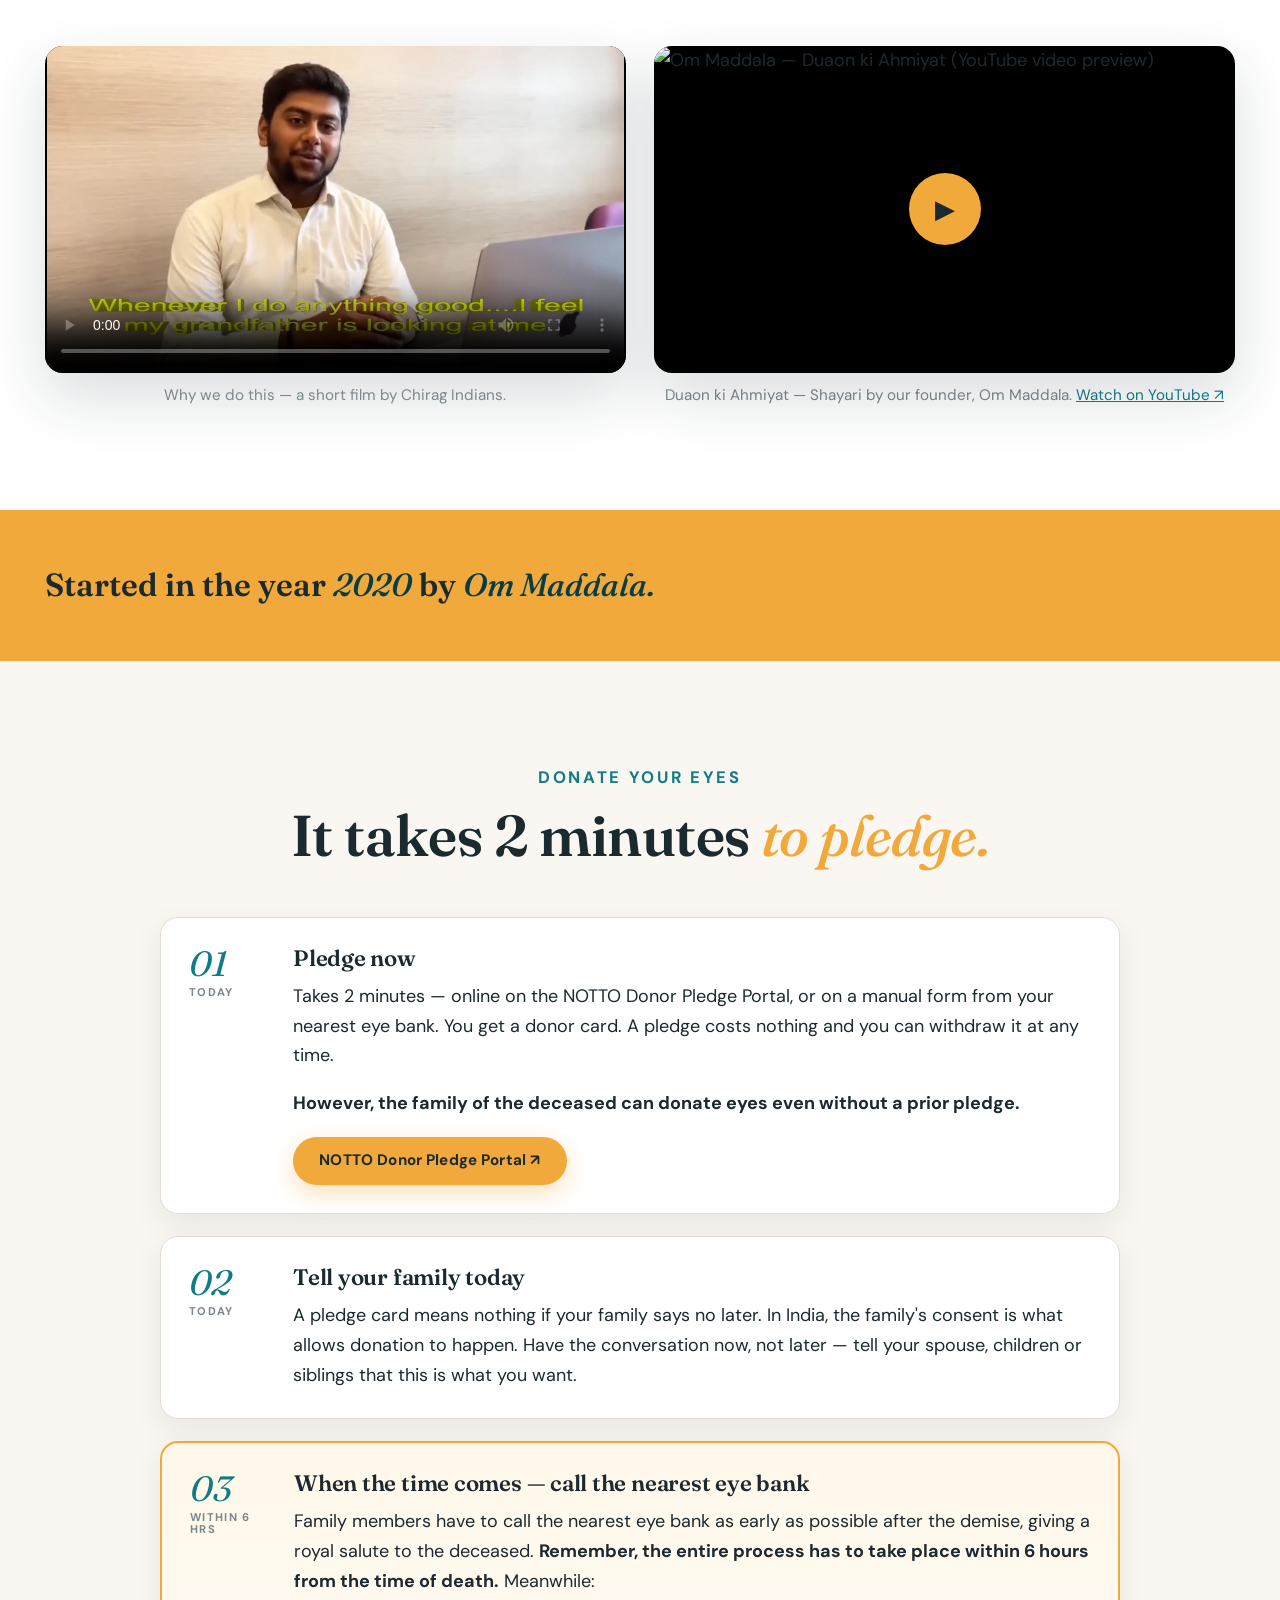
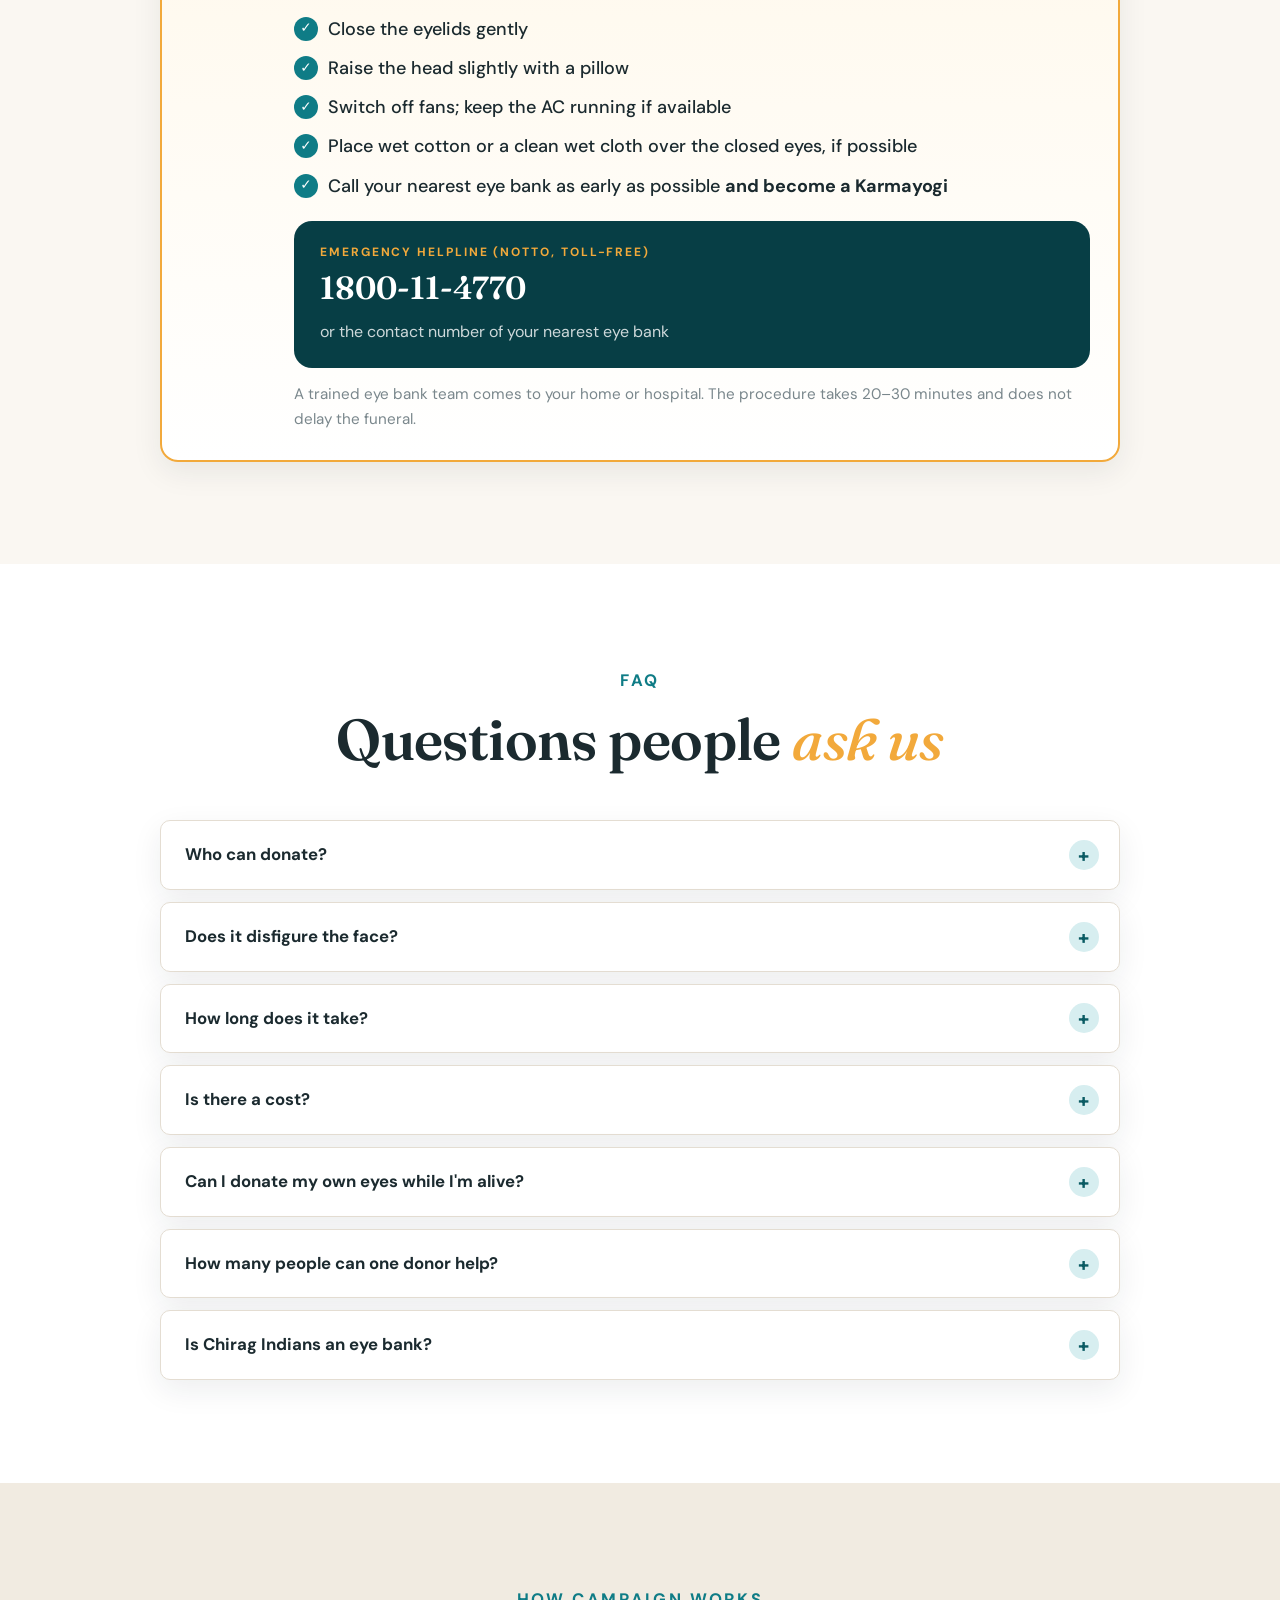
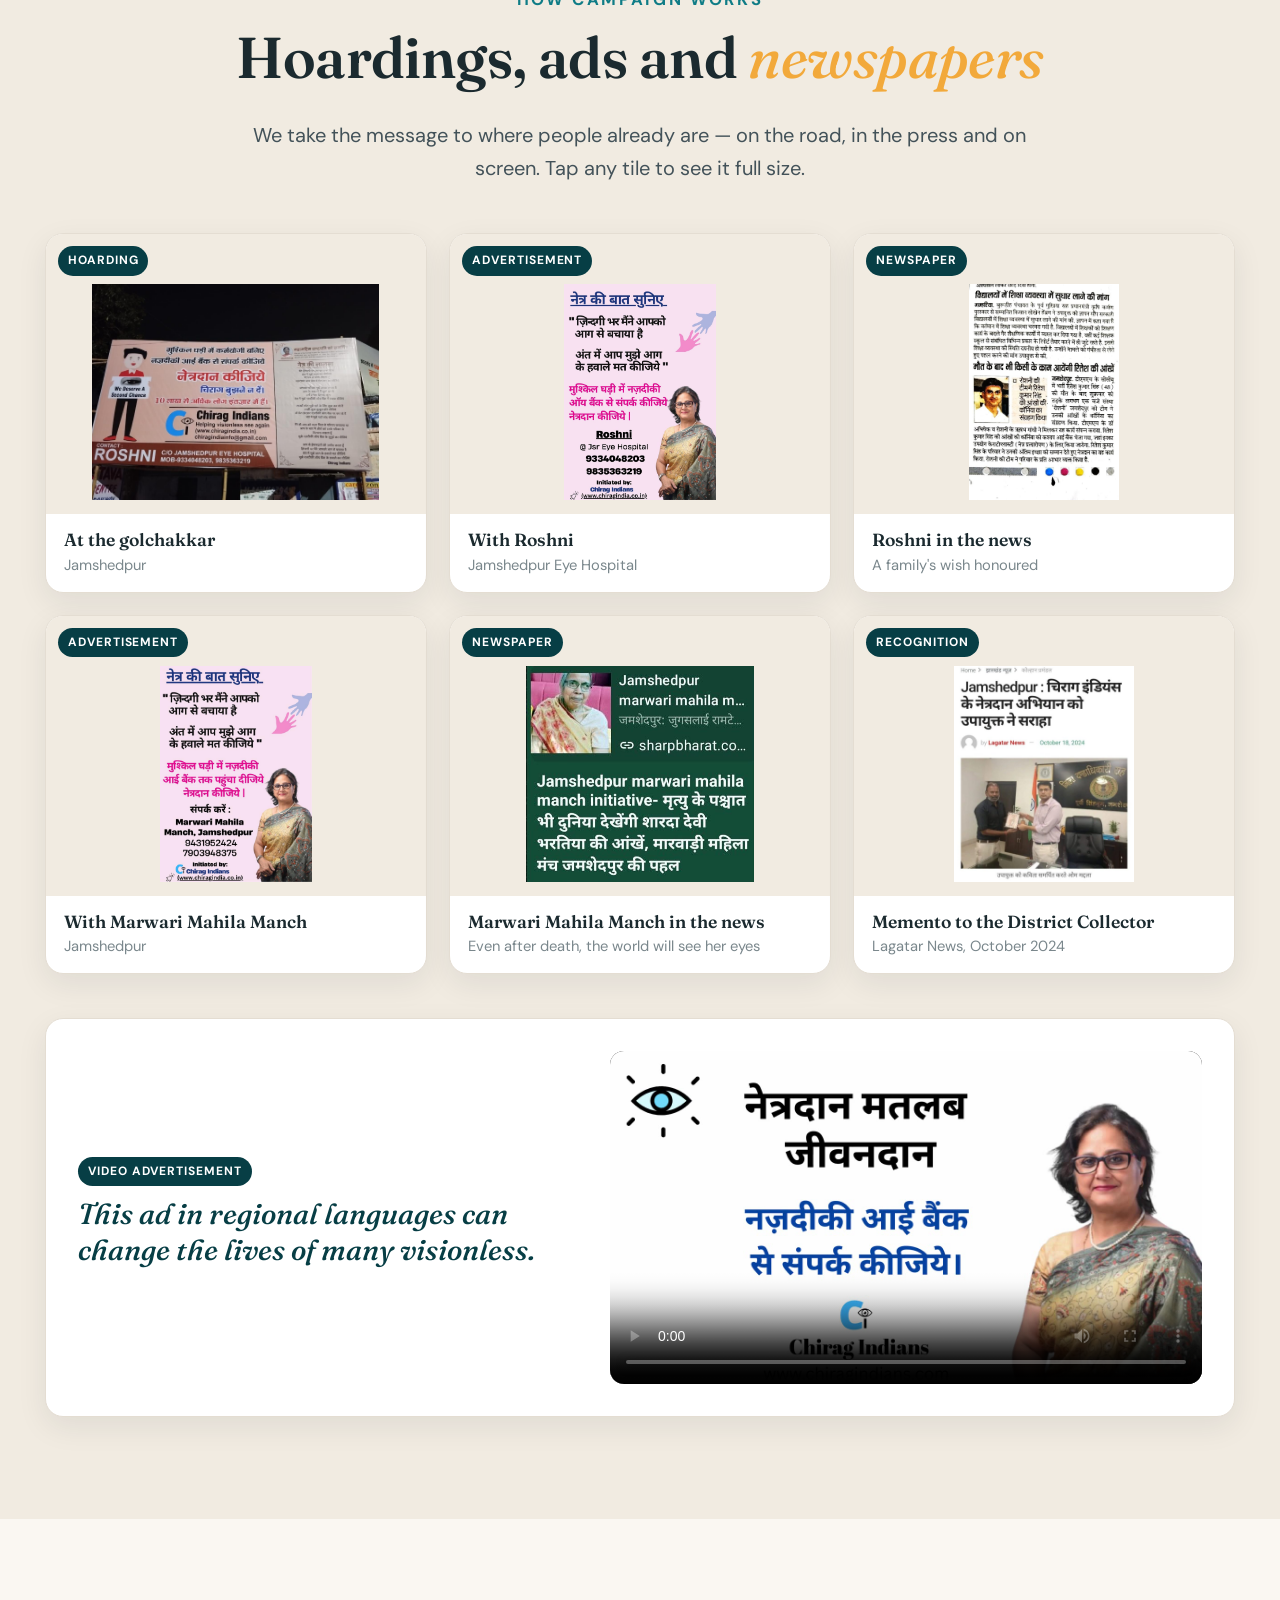
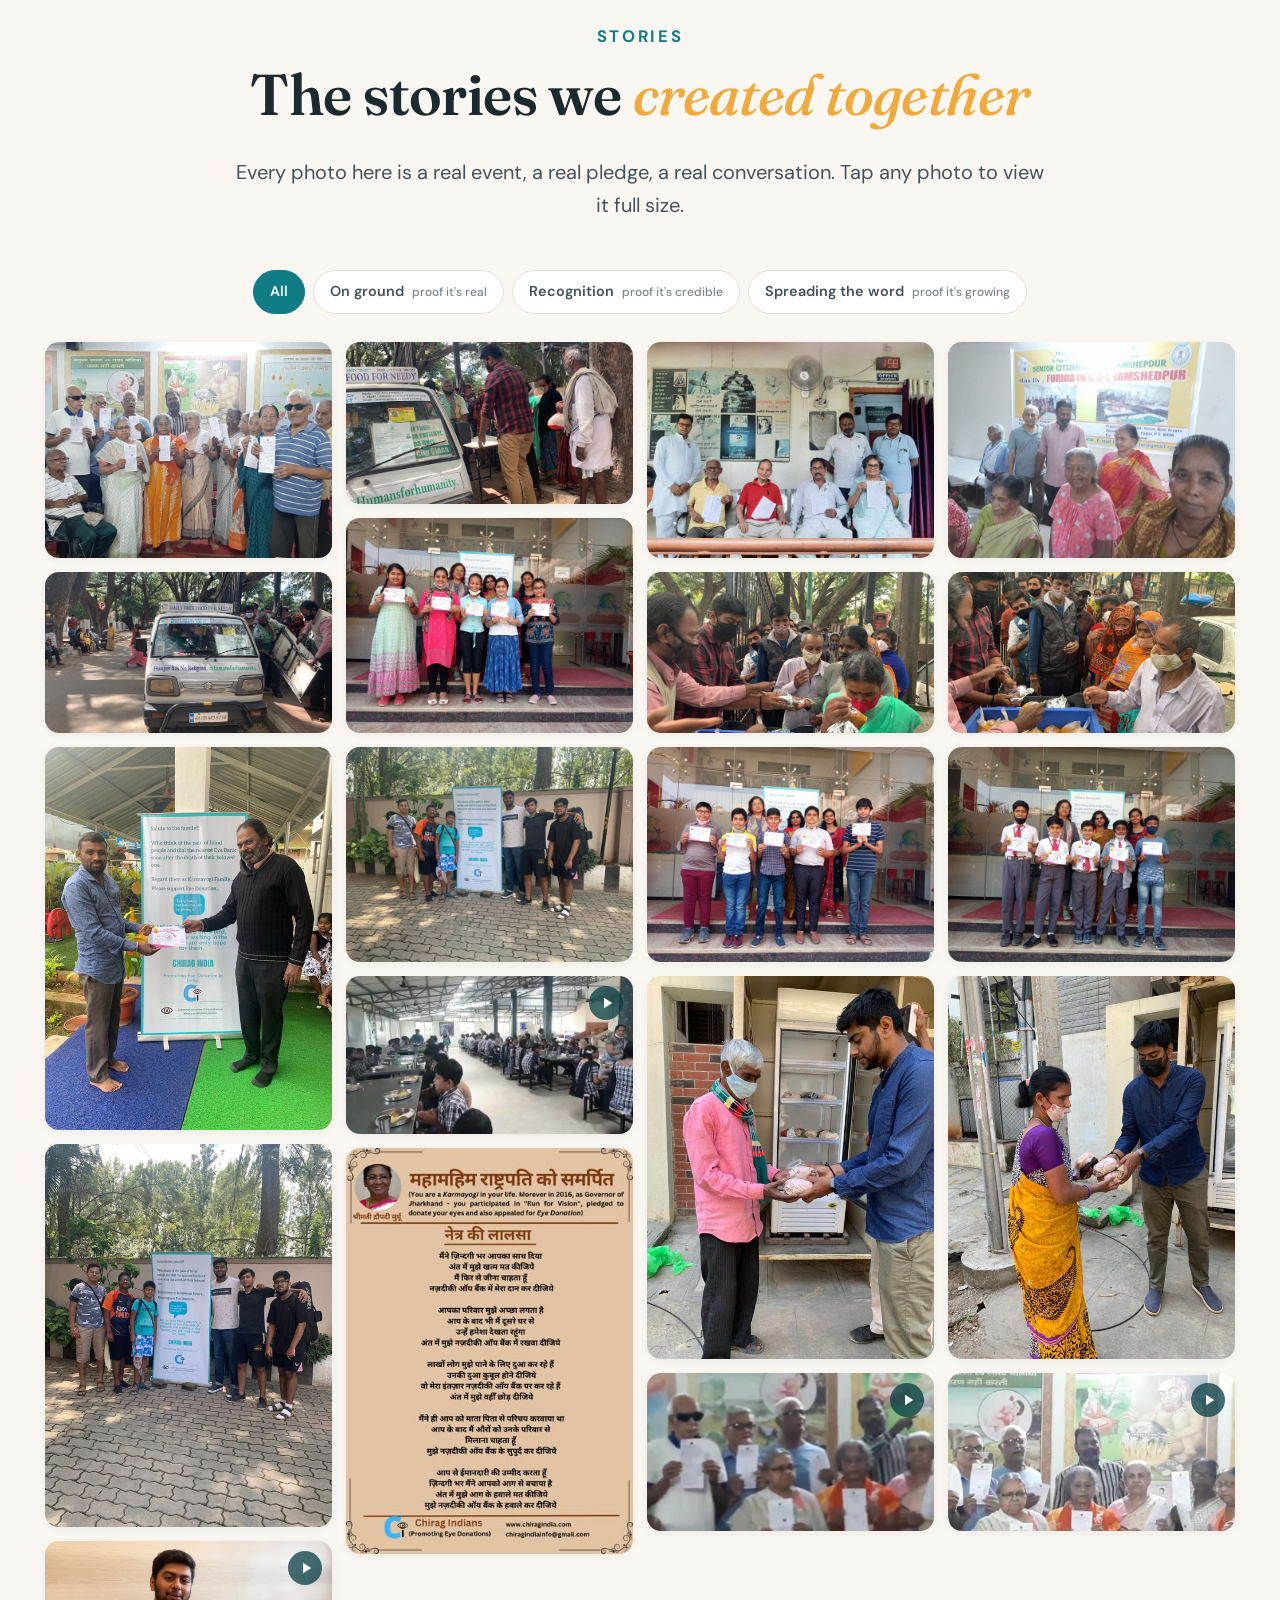
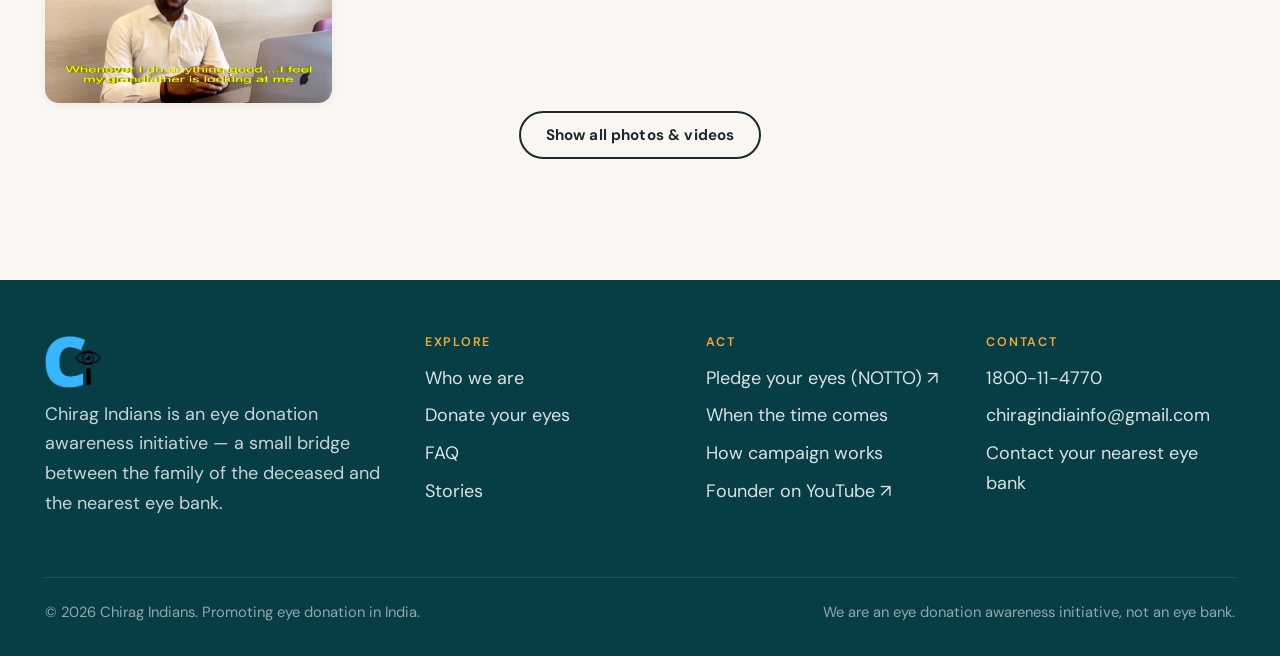
==== commit 562071a2: "Hero: rename second button to 'What to do' Co-Authored-By: Claude <noreply@anthropic.com>" ====
--- a/index.html
+++ b/index.html
@@ -49,7 +49,7 @@
         <p class="hero__sub">One person's eyes. Two lives restored.</p>
         <div class="hero__ctas">
           <a class="btn btn--primary btn--lg" href="https://notto.mohfw.gov.in/" target="_blank" rel="noopener">Pledge Now on NOTTO ↗</a>
-          <a class="btn btn--outline-light btn--lg" href="#when-the-time-comes">Donate eyes of a loved one</a>
+          <a class="btn btn--outline-light btn--lg" href="#when-the-time-comes">What to do</a>
         </div>
         <a class="notto-badge" href="https://notto.mohfw.gov.in/" target="_blank" rel="noopener"><img src="assets/notto-logo.jpg" alt="NOTTO — National Organ and Tissue Transplant Organisation, Government of India" width="263" height="41"><span>Official pledge portal ↗</span></a>
       </div>
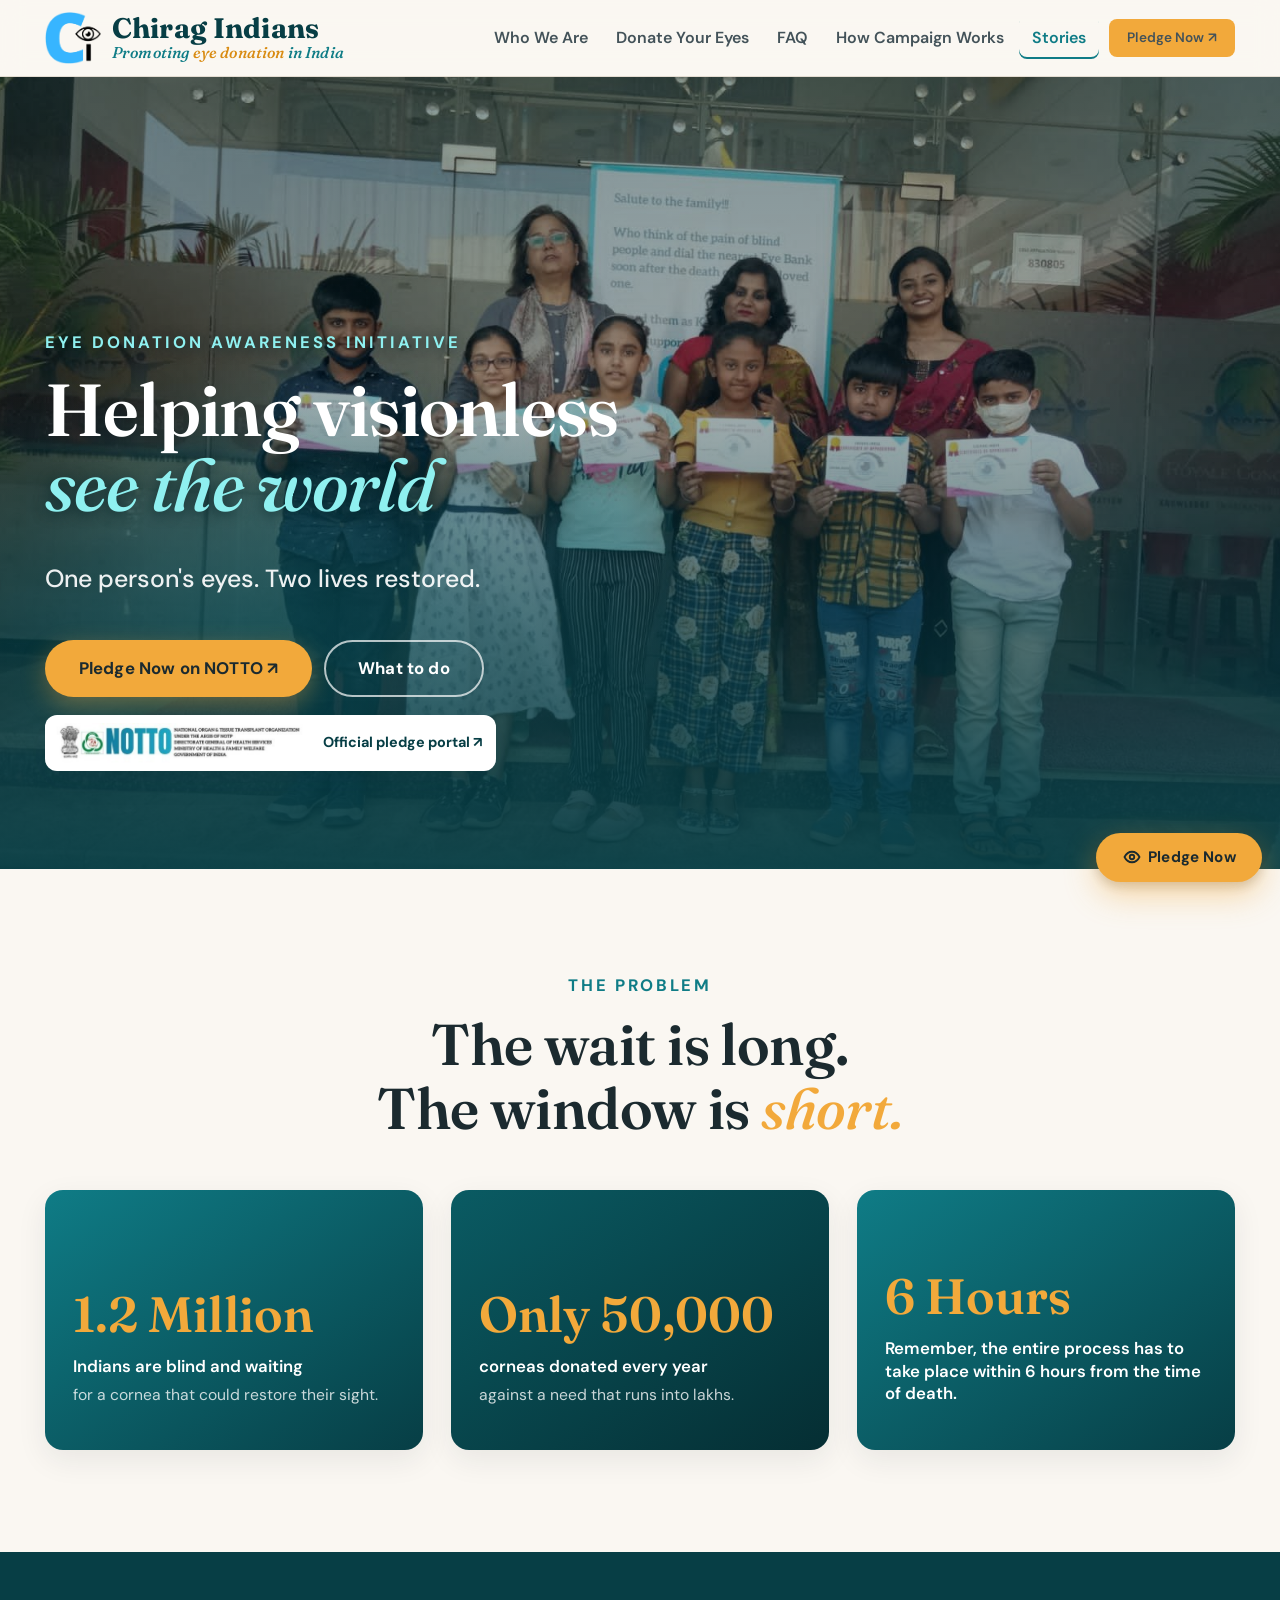
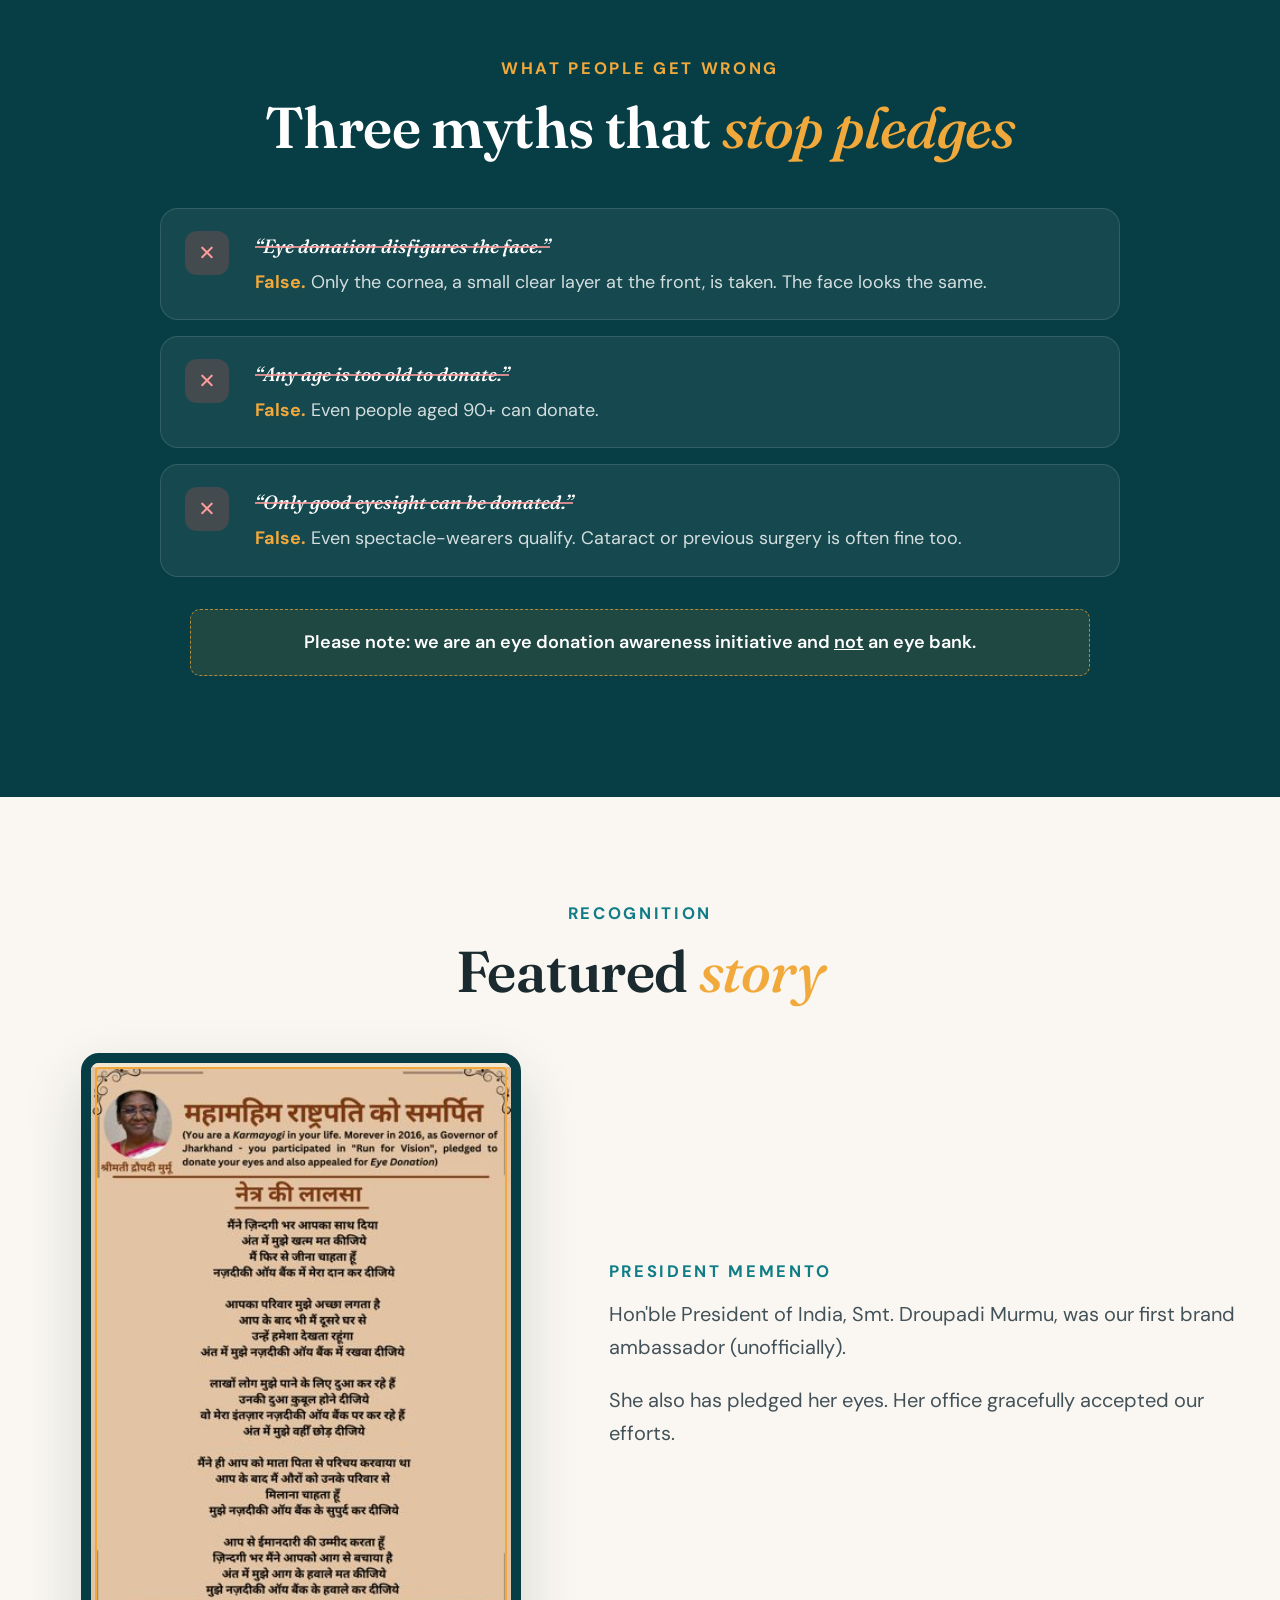
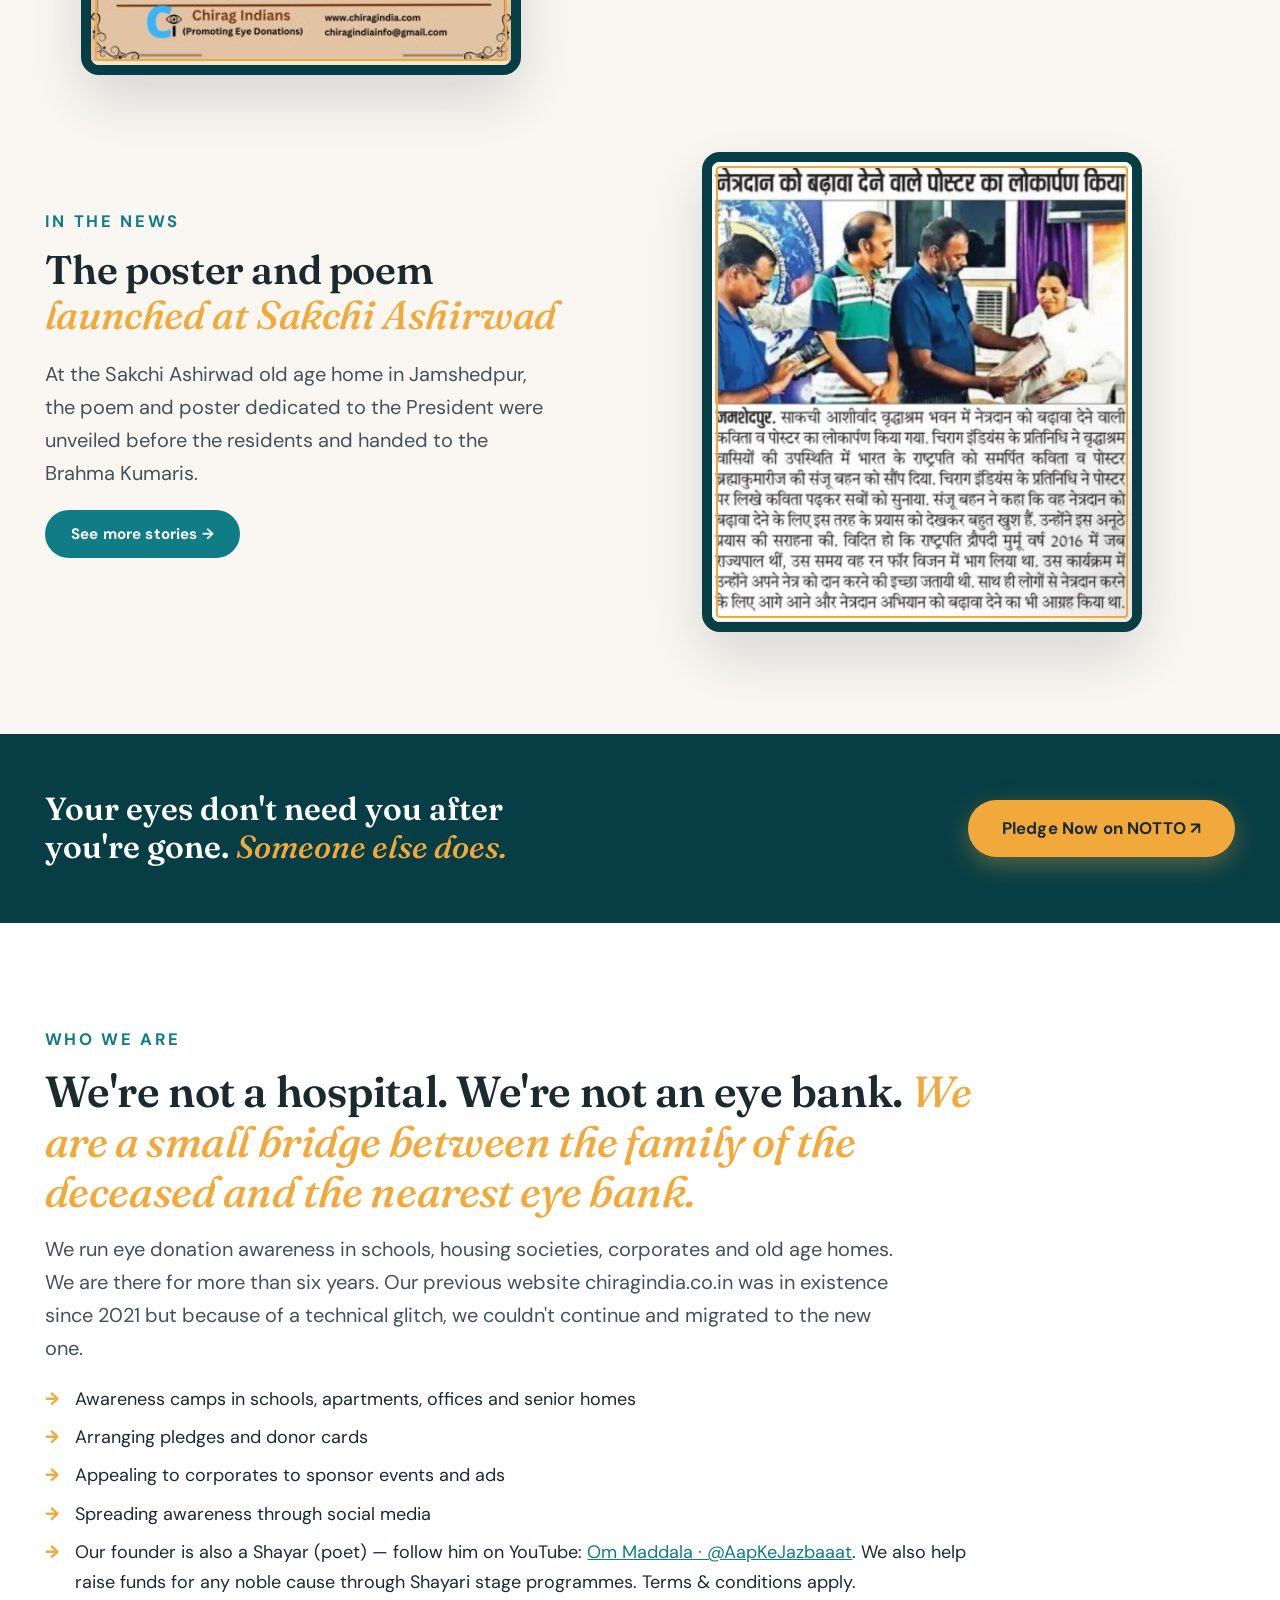
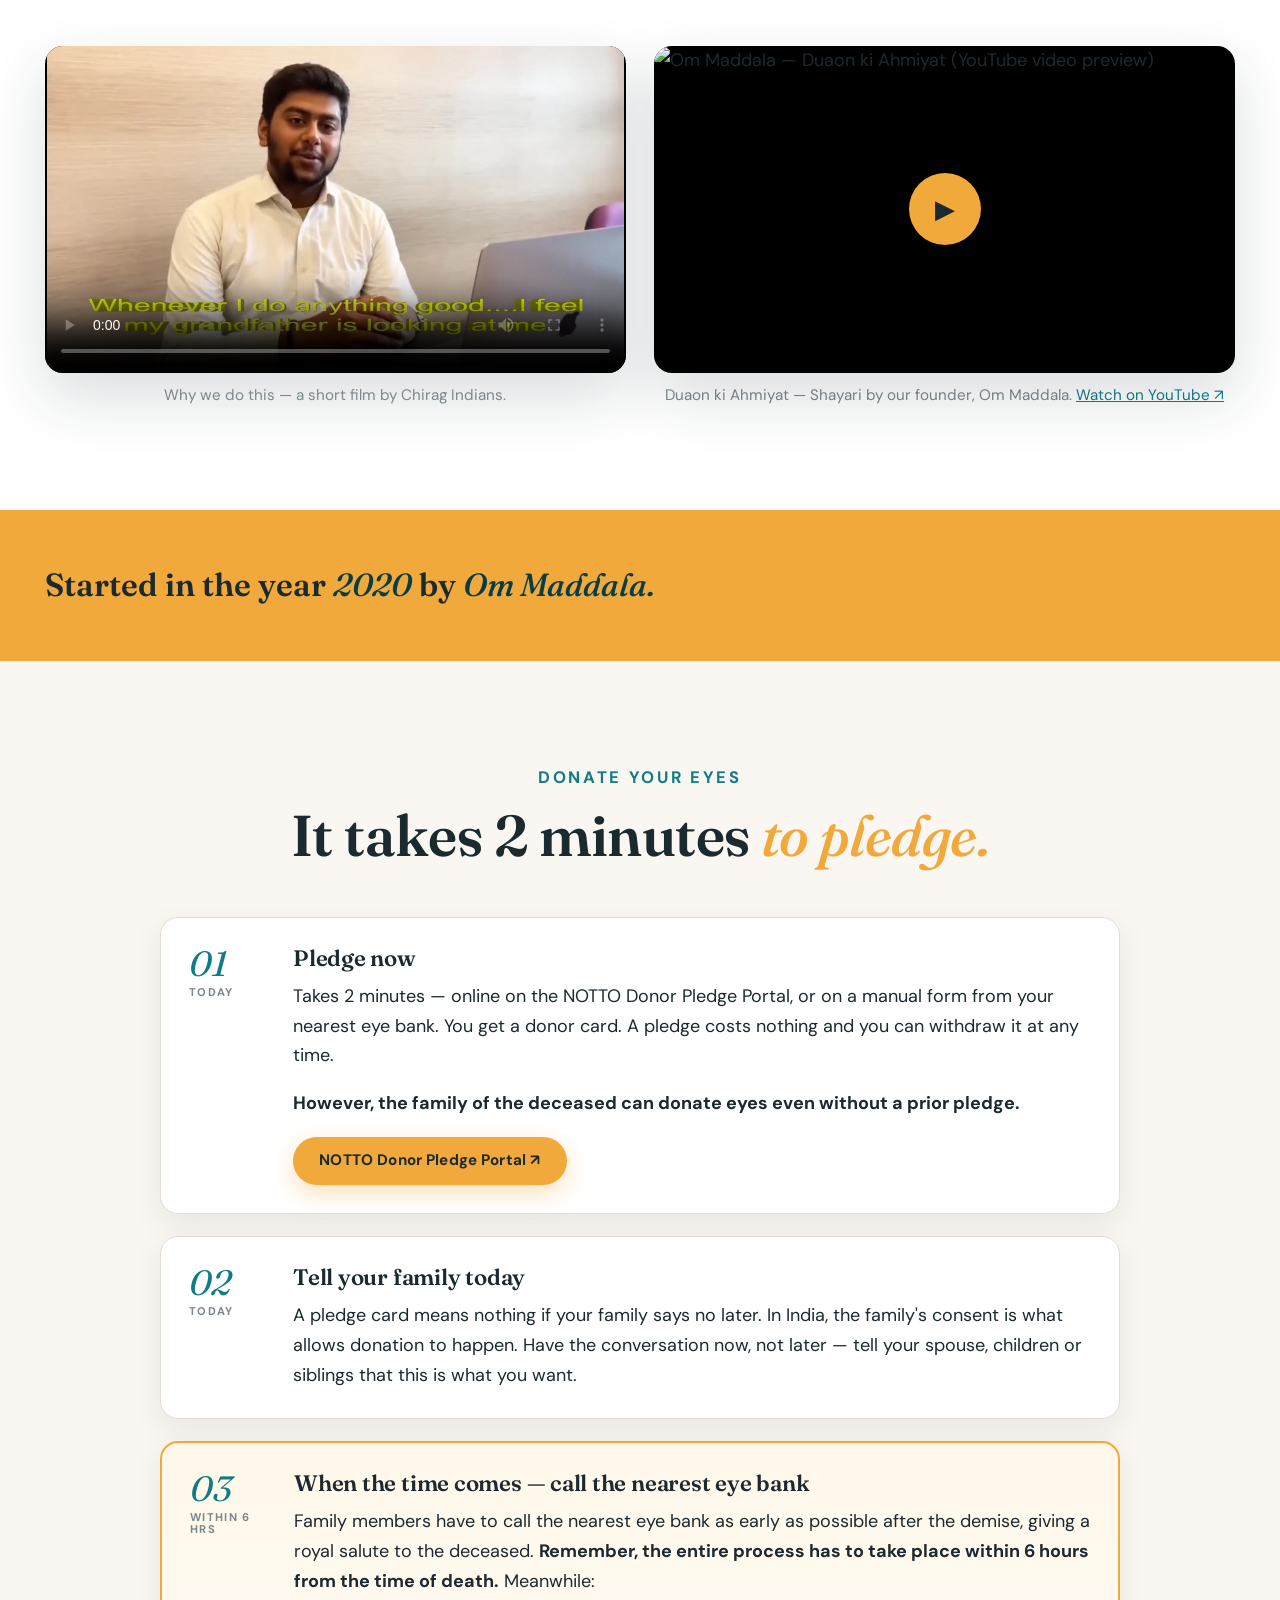
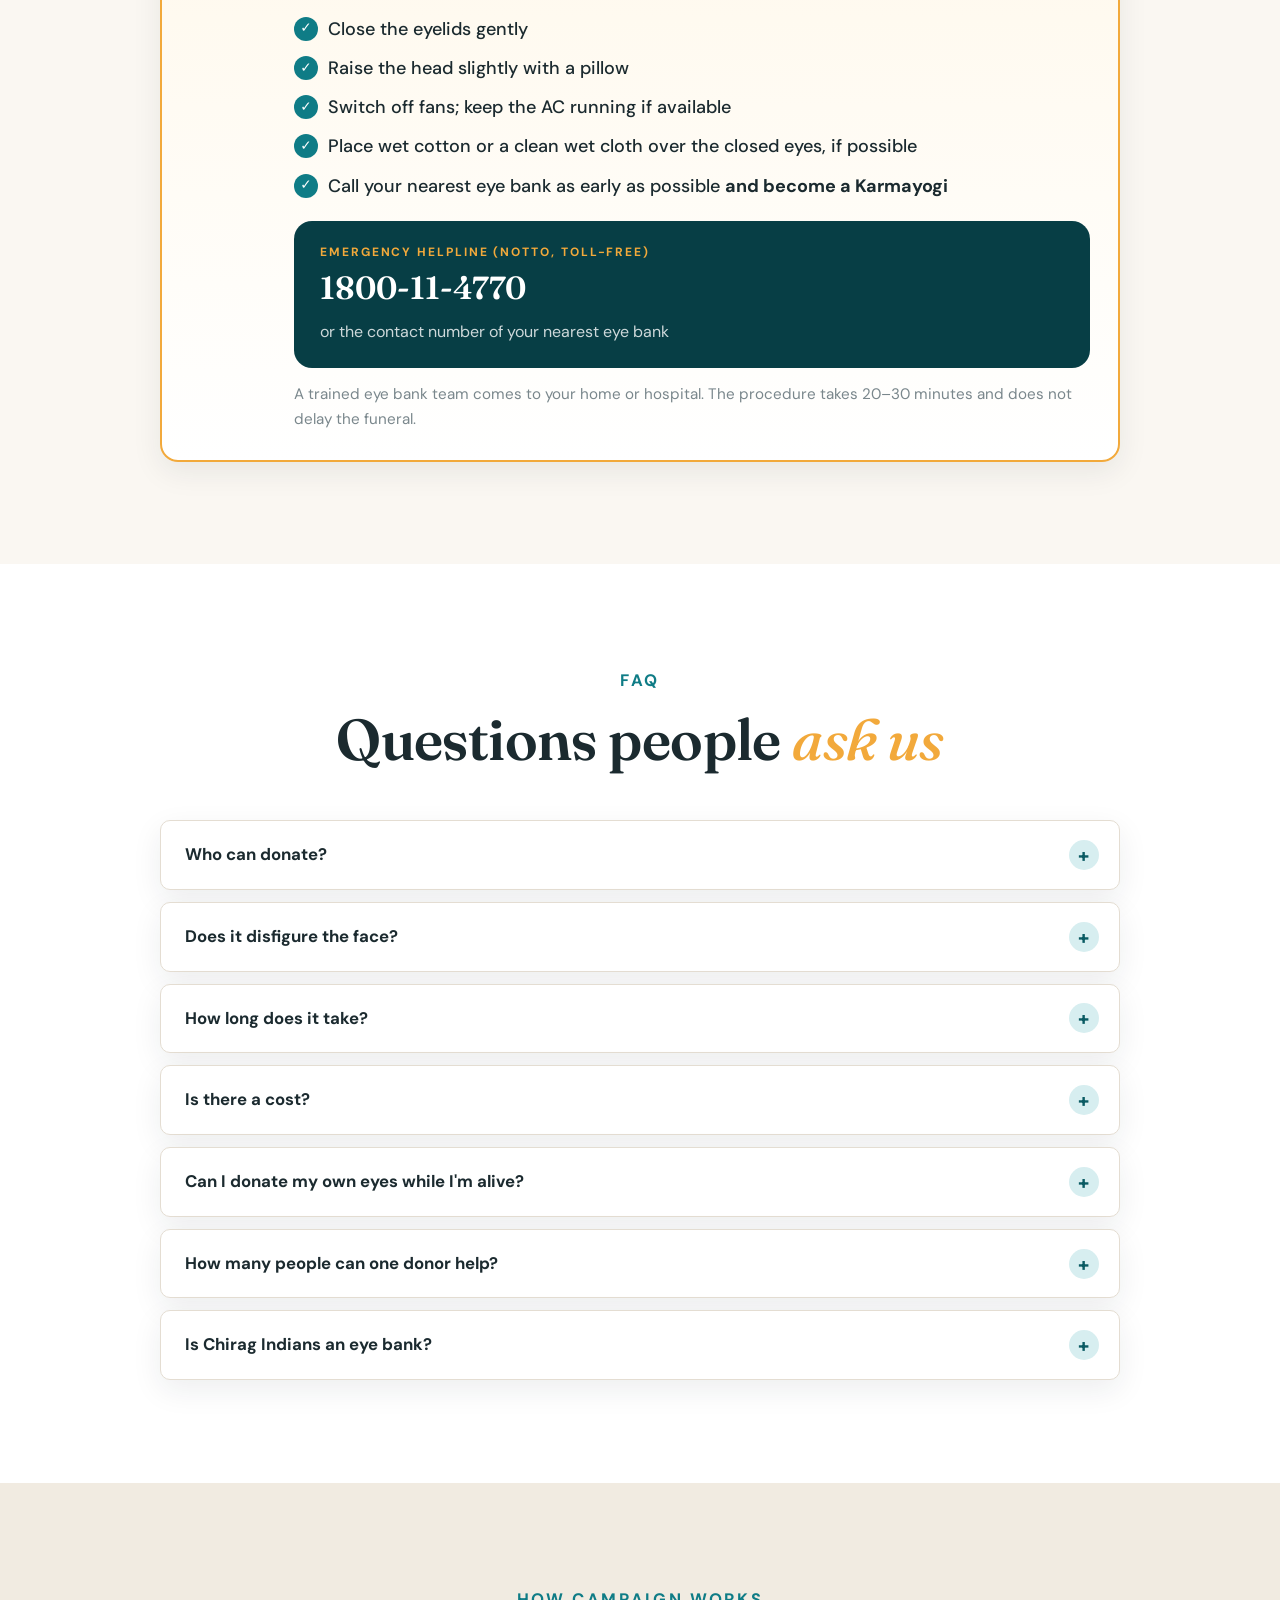
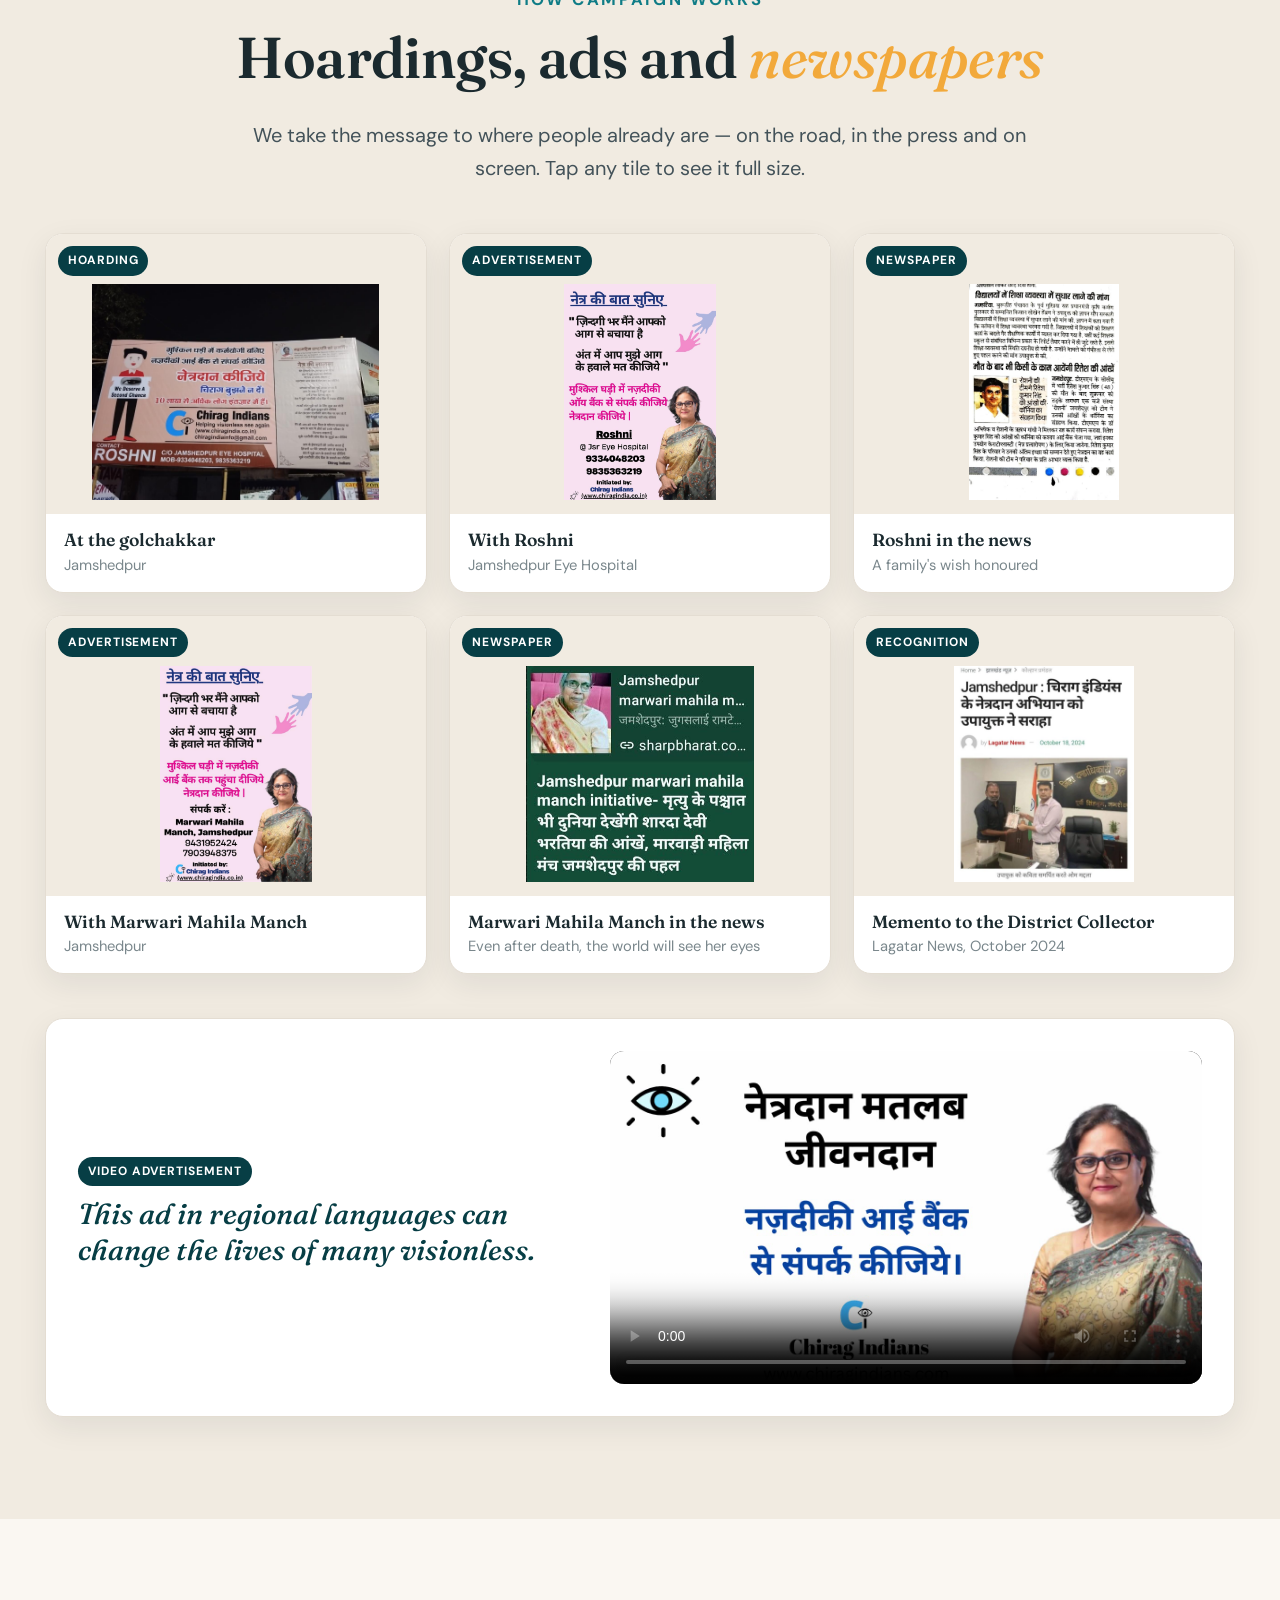
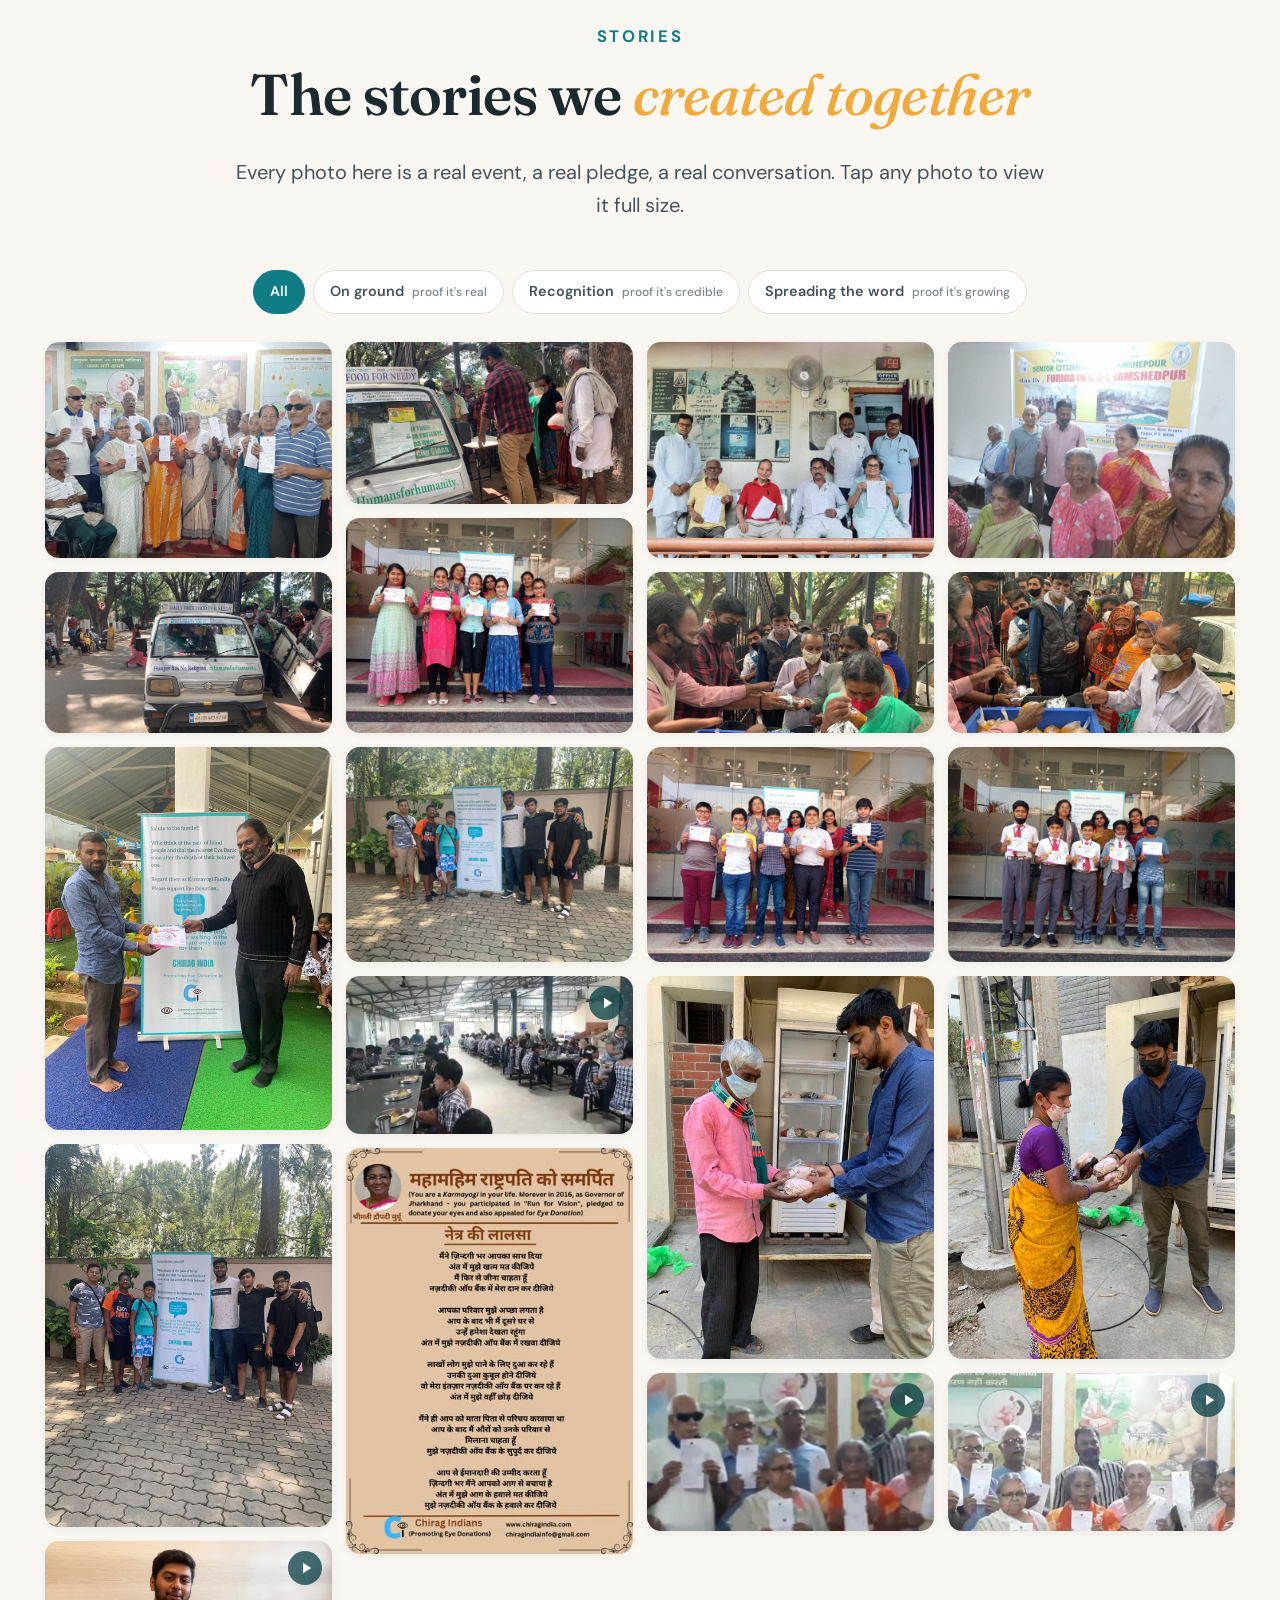
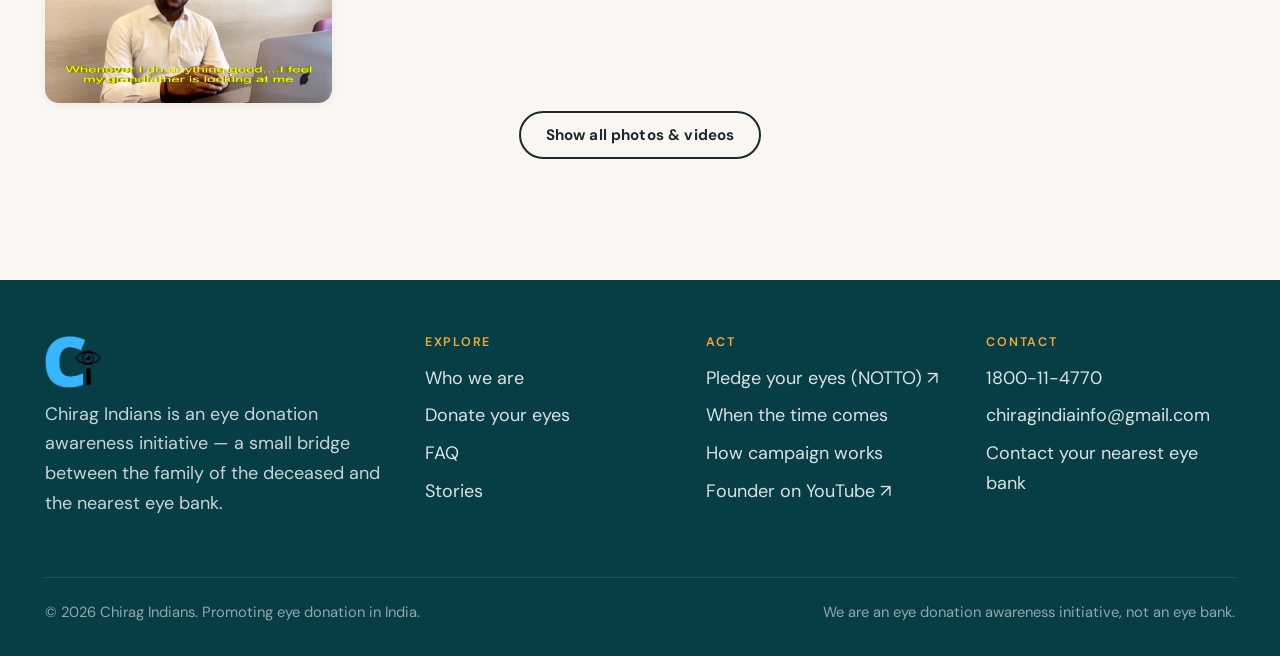
==== commit 8595cf34: "Featured story: remove 'Our first brand ambassador' heading Co-Authored-By: Claude <noreply@anthropi" ====
--- a/index.html
+++ b/index.html
@@ -128,7 +128,6 @@
         </a>
         <div class="reveal">
           <span class="eyebrow">President memento</span>
-          <h3 class="display-md">Our first <em>brand ambassador</em></h3>
           <p class="lead">Hon'ble President of India, Smt. Droupadi Murmu, was our first brand ambassador (unofficially).</p>
           <p class="lead">She also has pledged her eyes. Her office gracefully accepted our efforts.</p>
         </div>
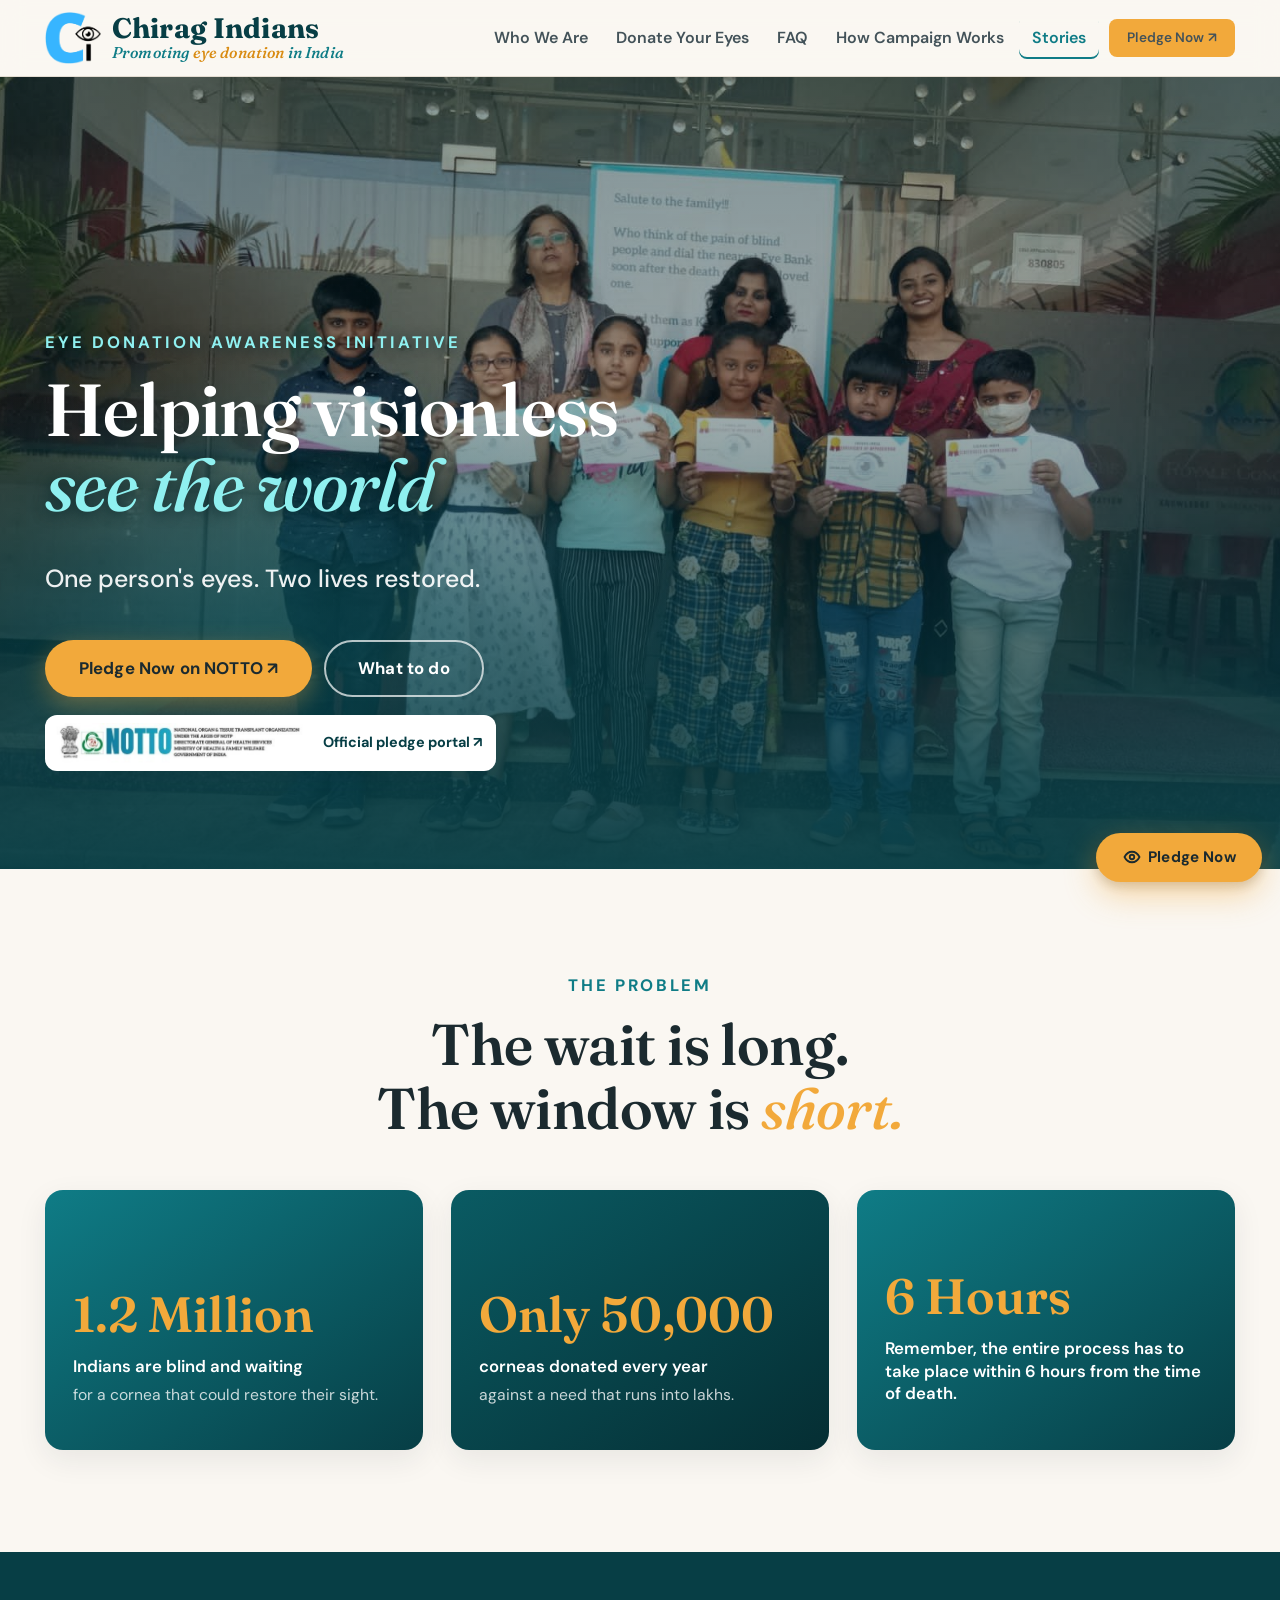
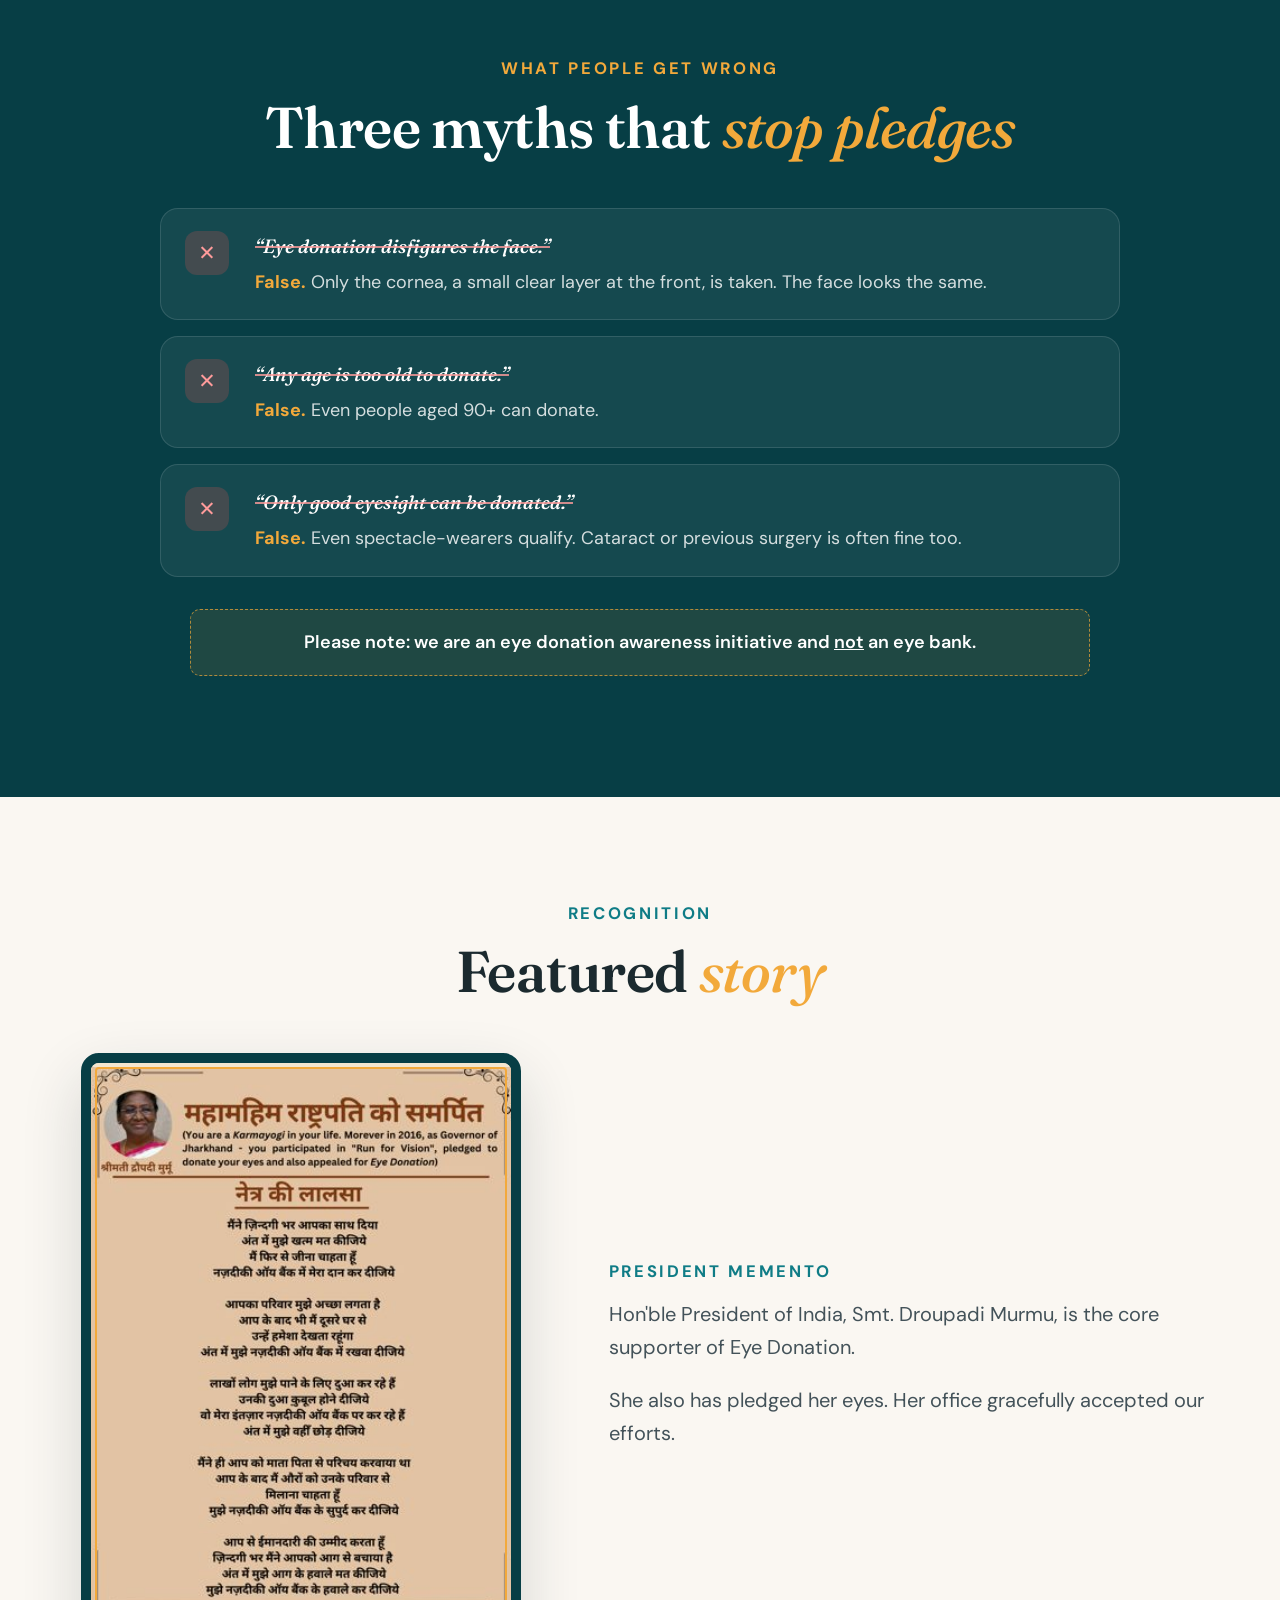
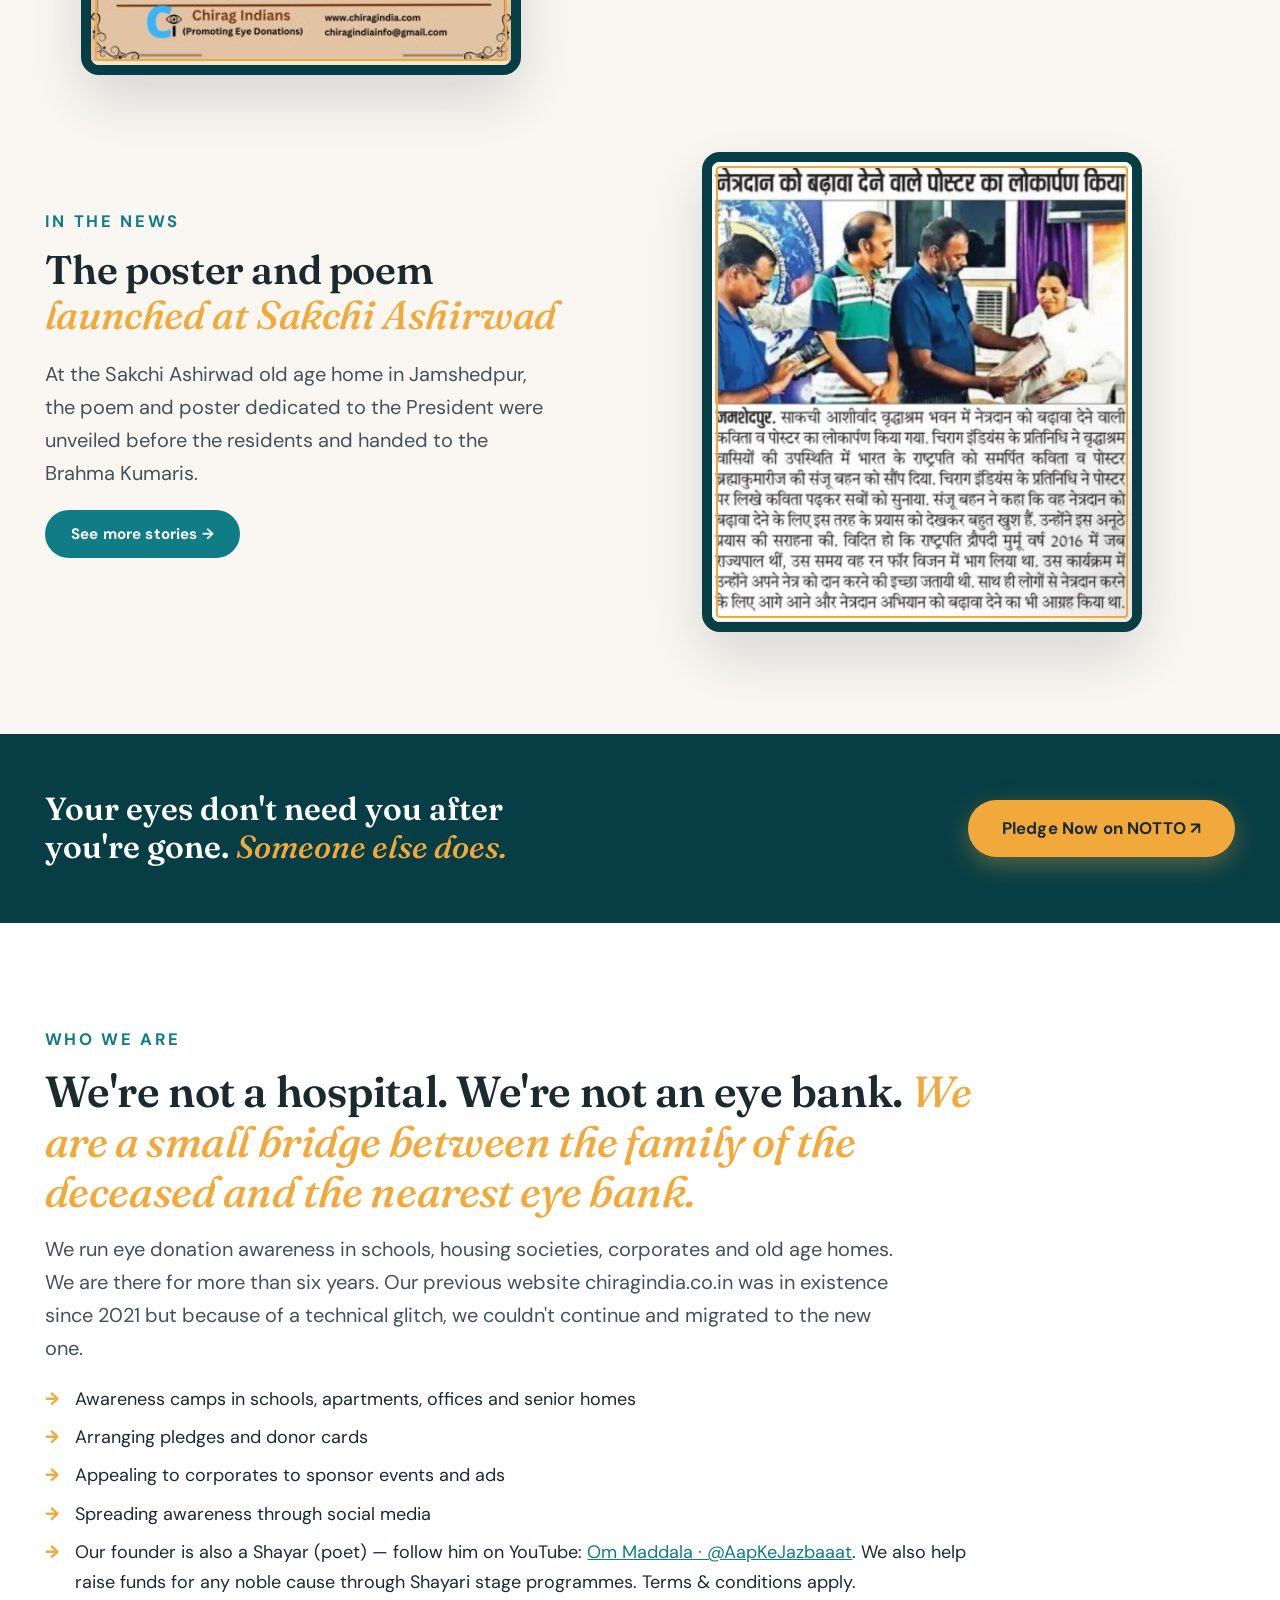
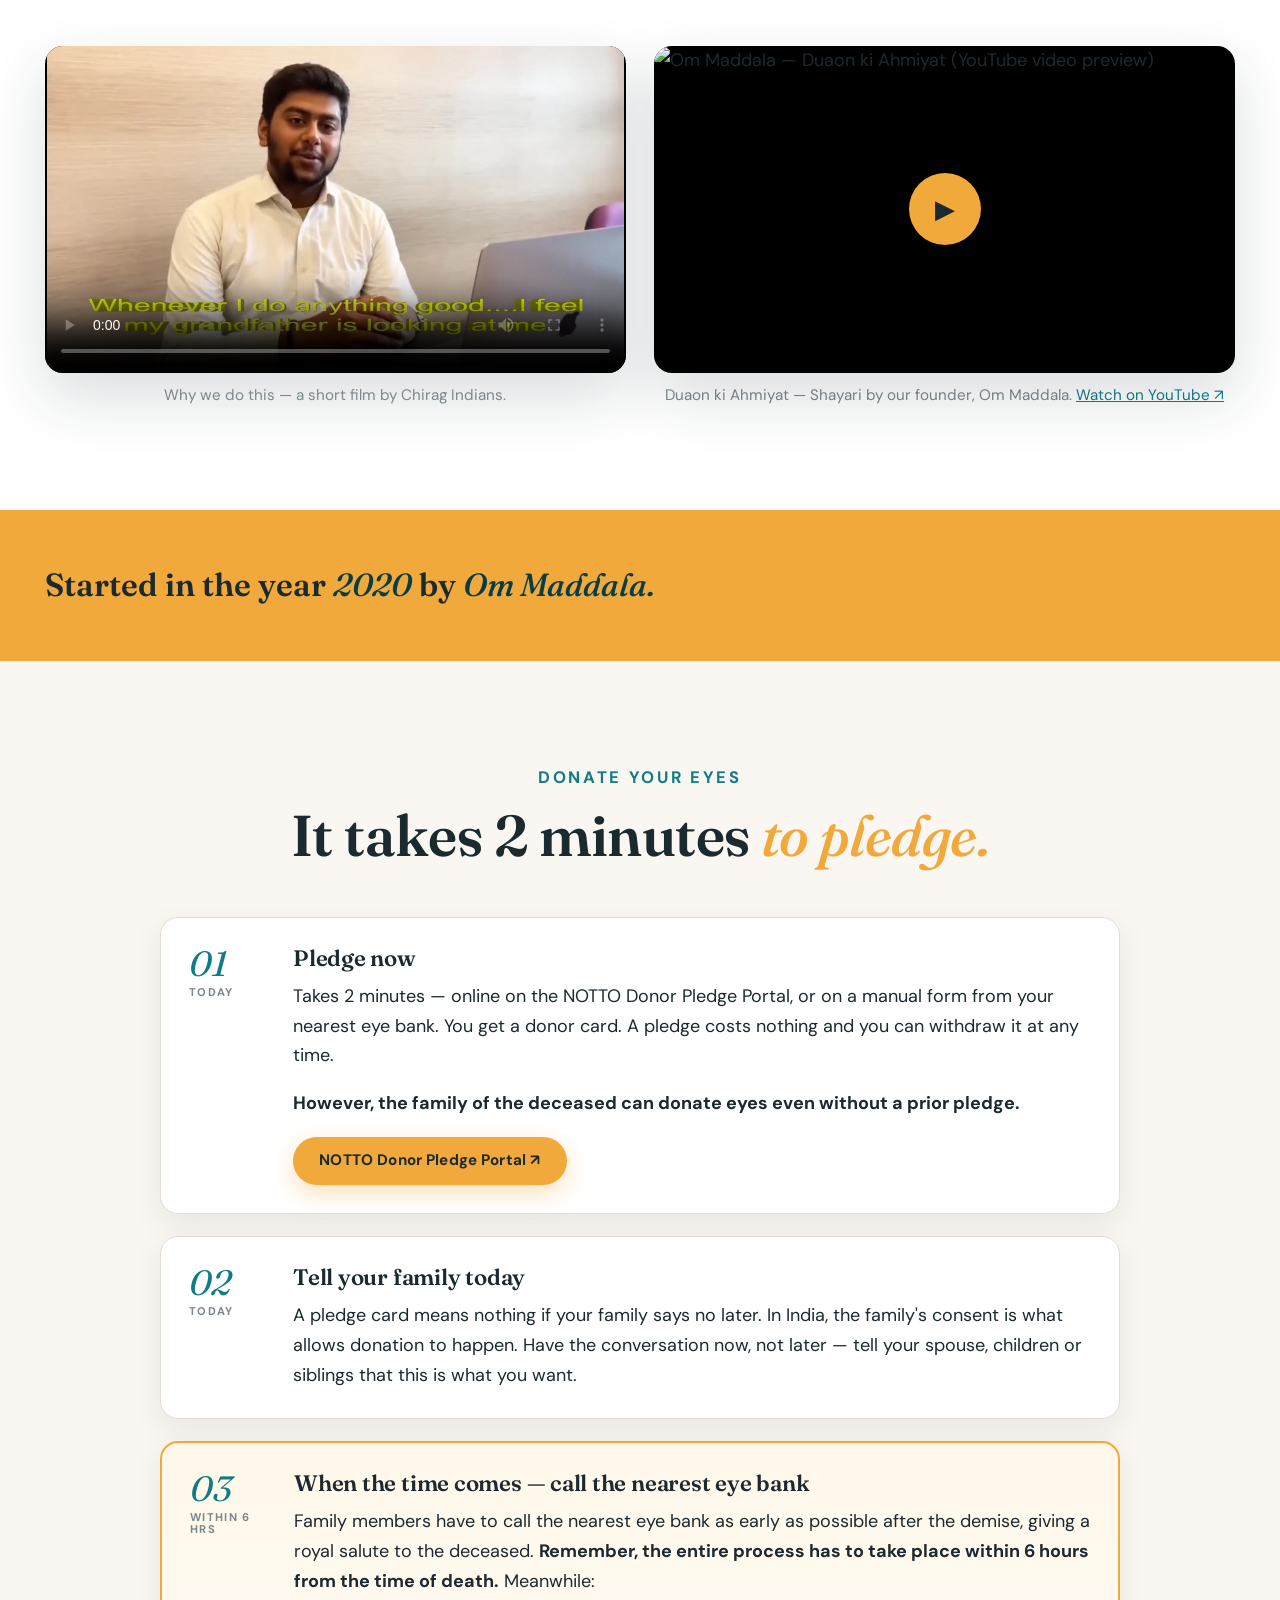
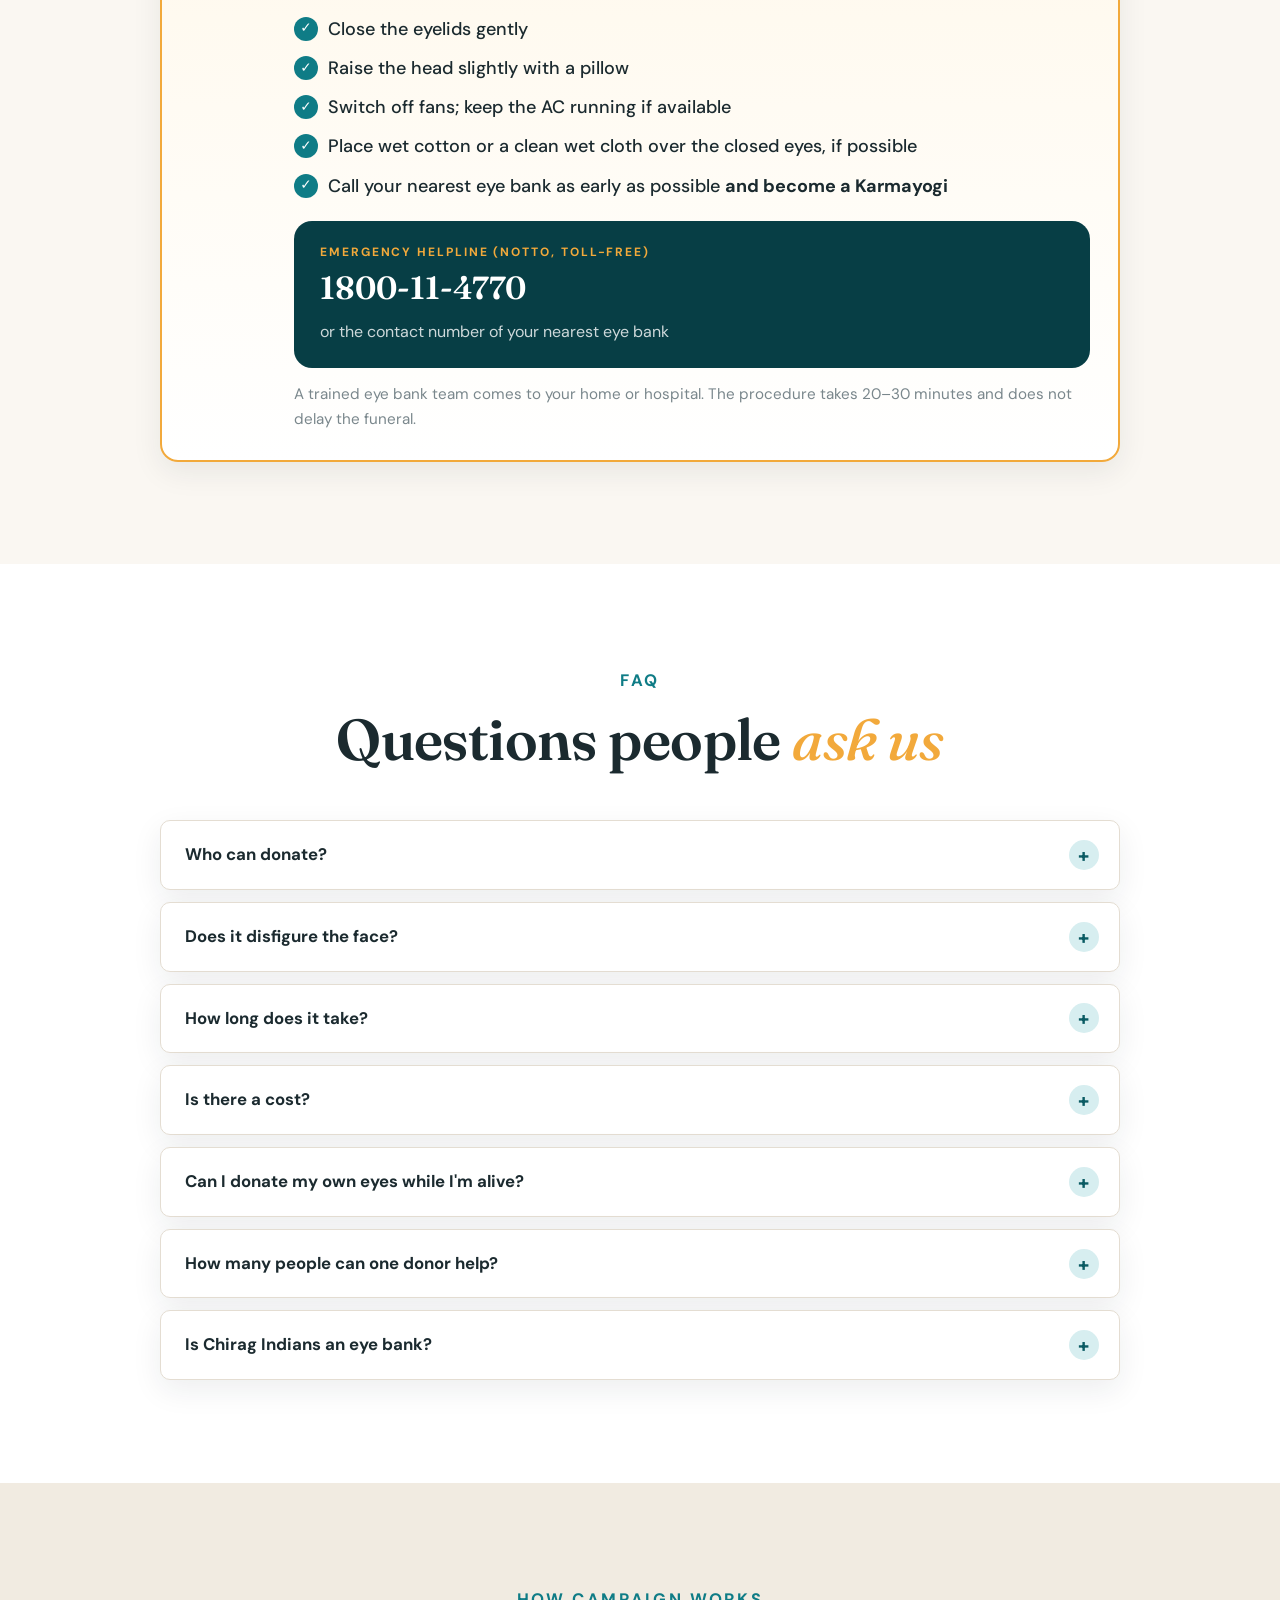
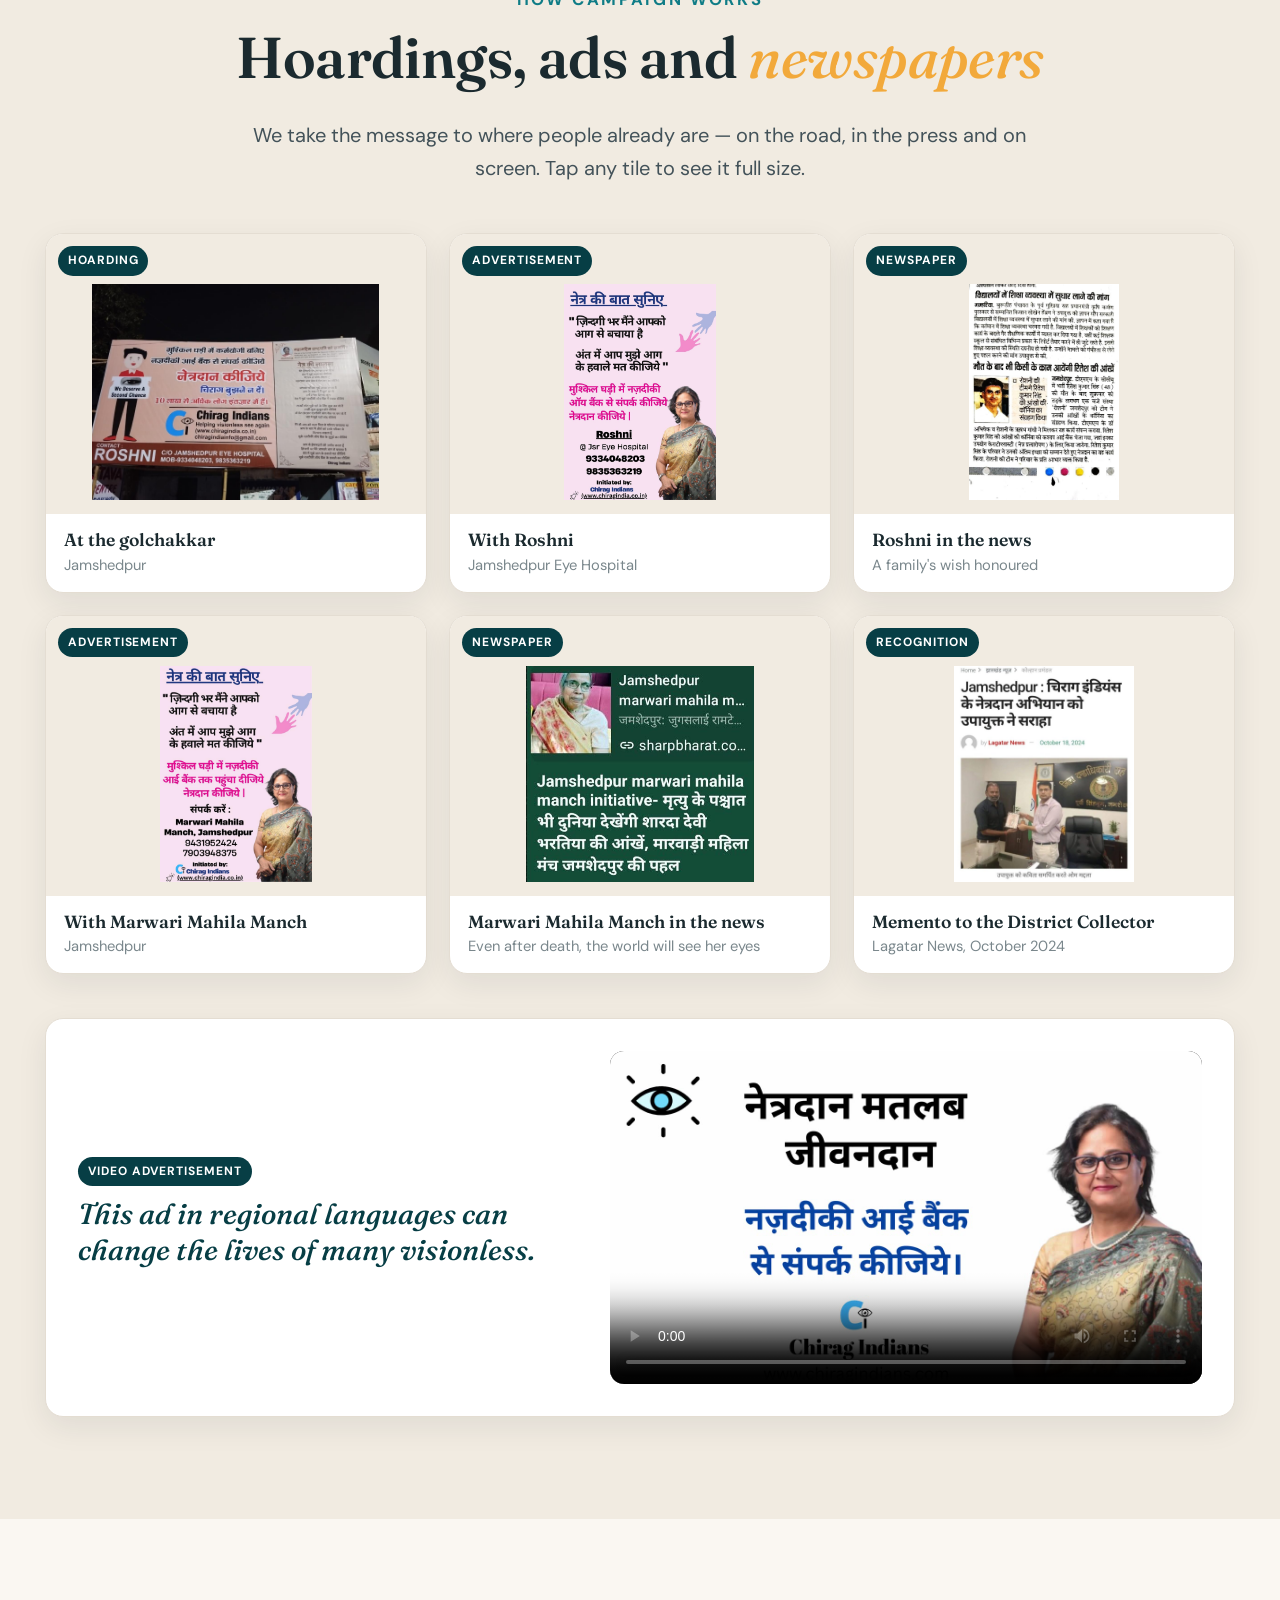
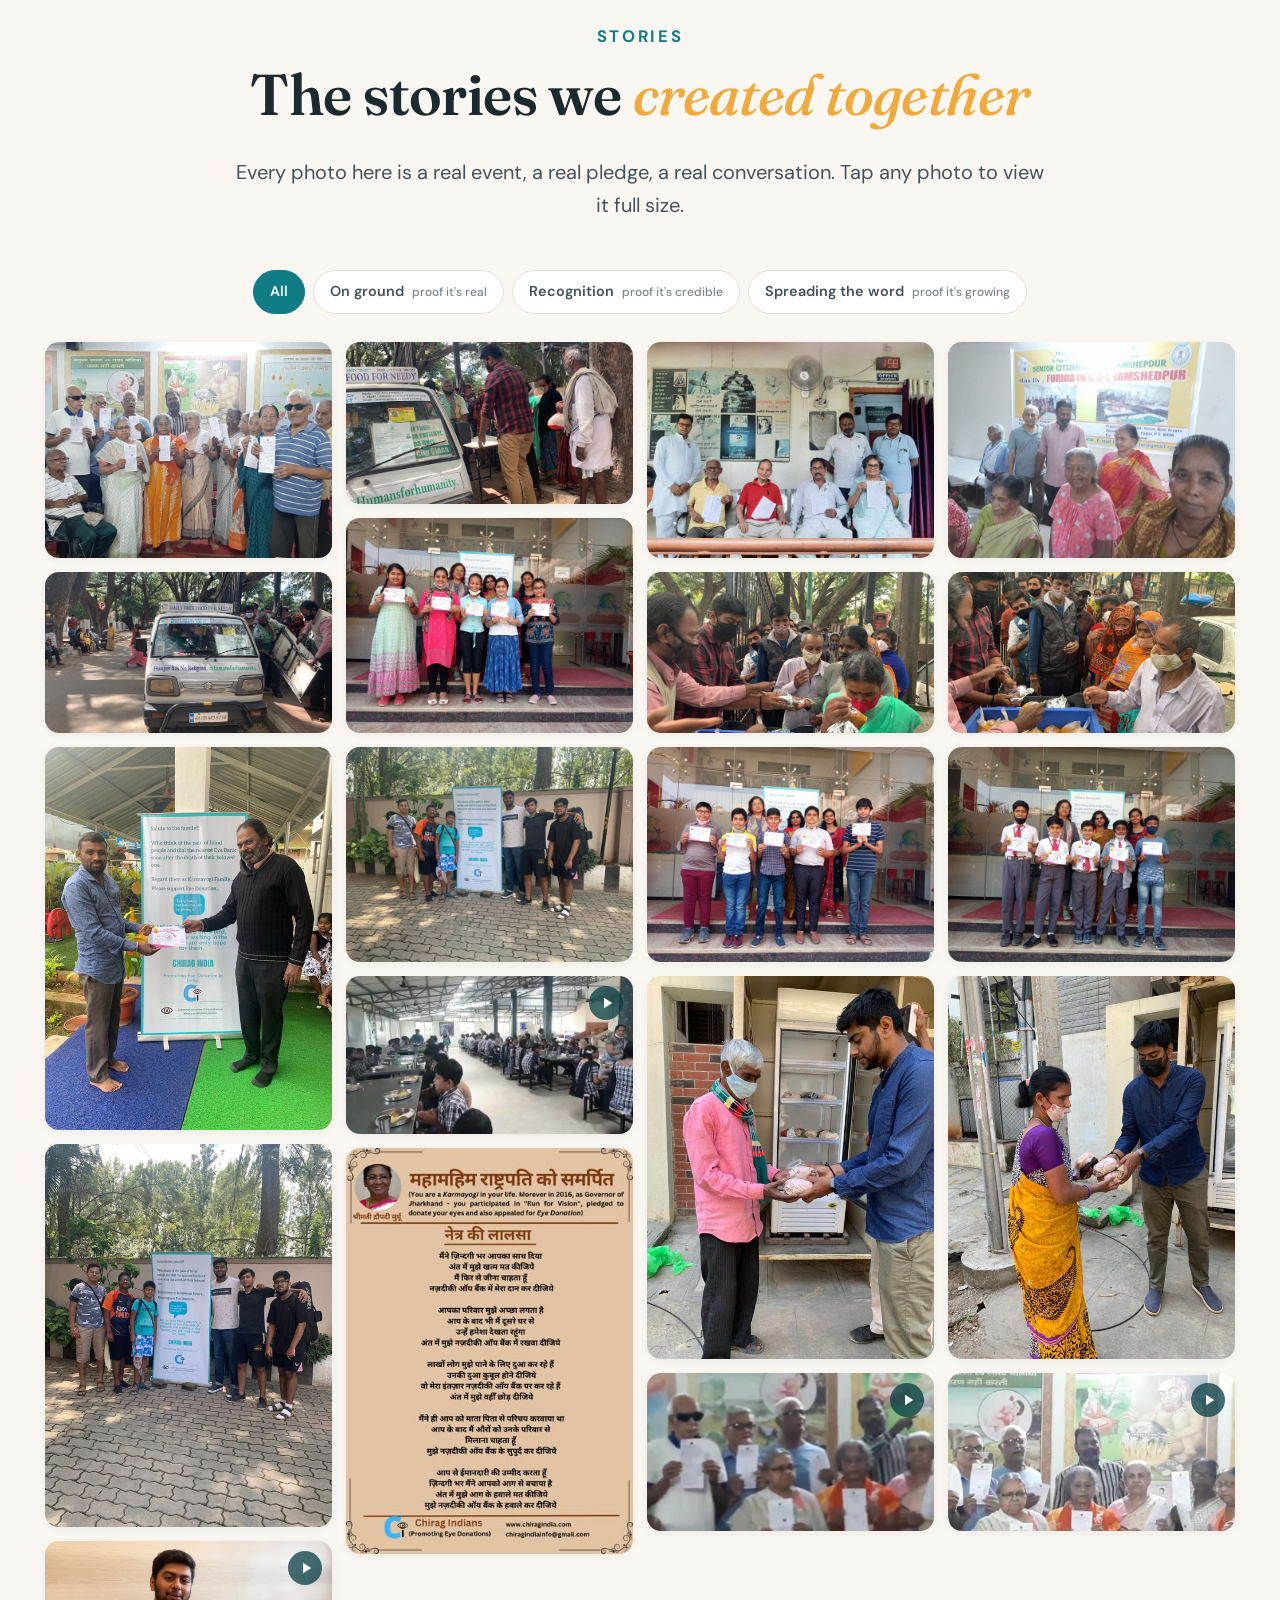
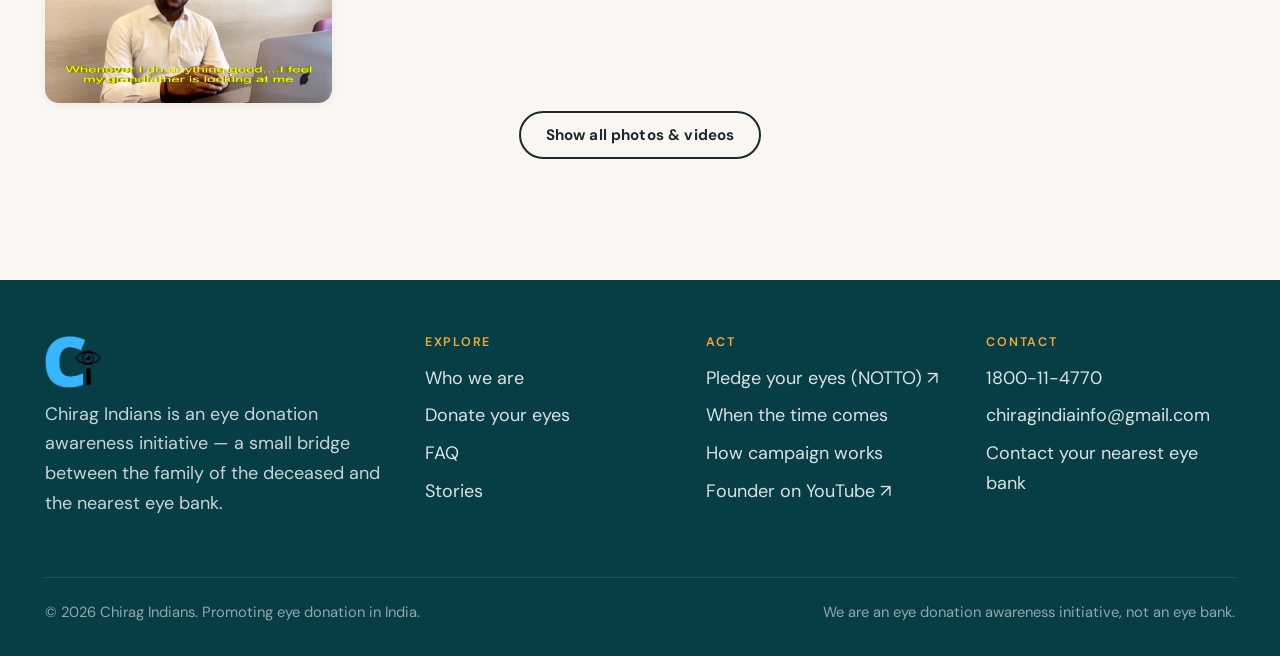
==== commit 337f45c6: "Featured story: President line reworded per client Co-Authored-By: Claude <noreply@anthropic.com>" ====
--- a/index.html
+++ b/index.html
@@ -128,7 +128,7 @@
         </a>
         <div class="reveal">
           <span class="eyebrow">President memento</span>
-          <p class="lead">Hon'ble President of India, Smt. Droupadi Murmu, was our first brand ambassador (unofficially).</p>
+          <p class="lead">Hon'ble President of India, Smt. Droupadi Murmu, is the core supporter of Eye Donation.</p>
           <p class="lead">She also has pledged her eyes. Her office gracefully accepted our efforts.</p>
         </div>
       </div>
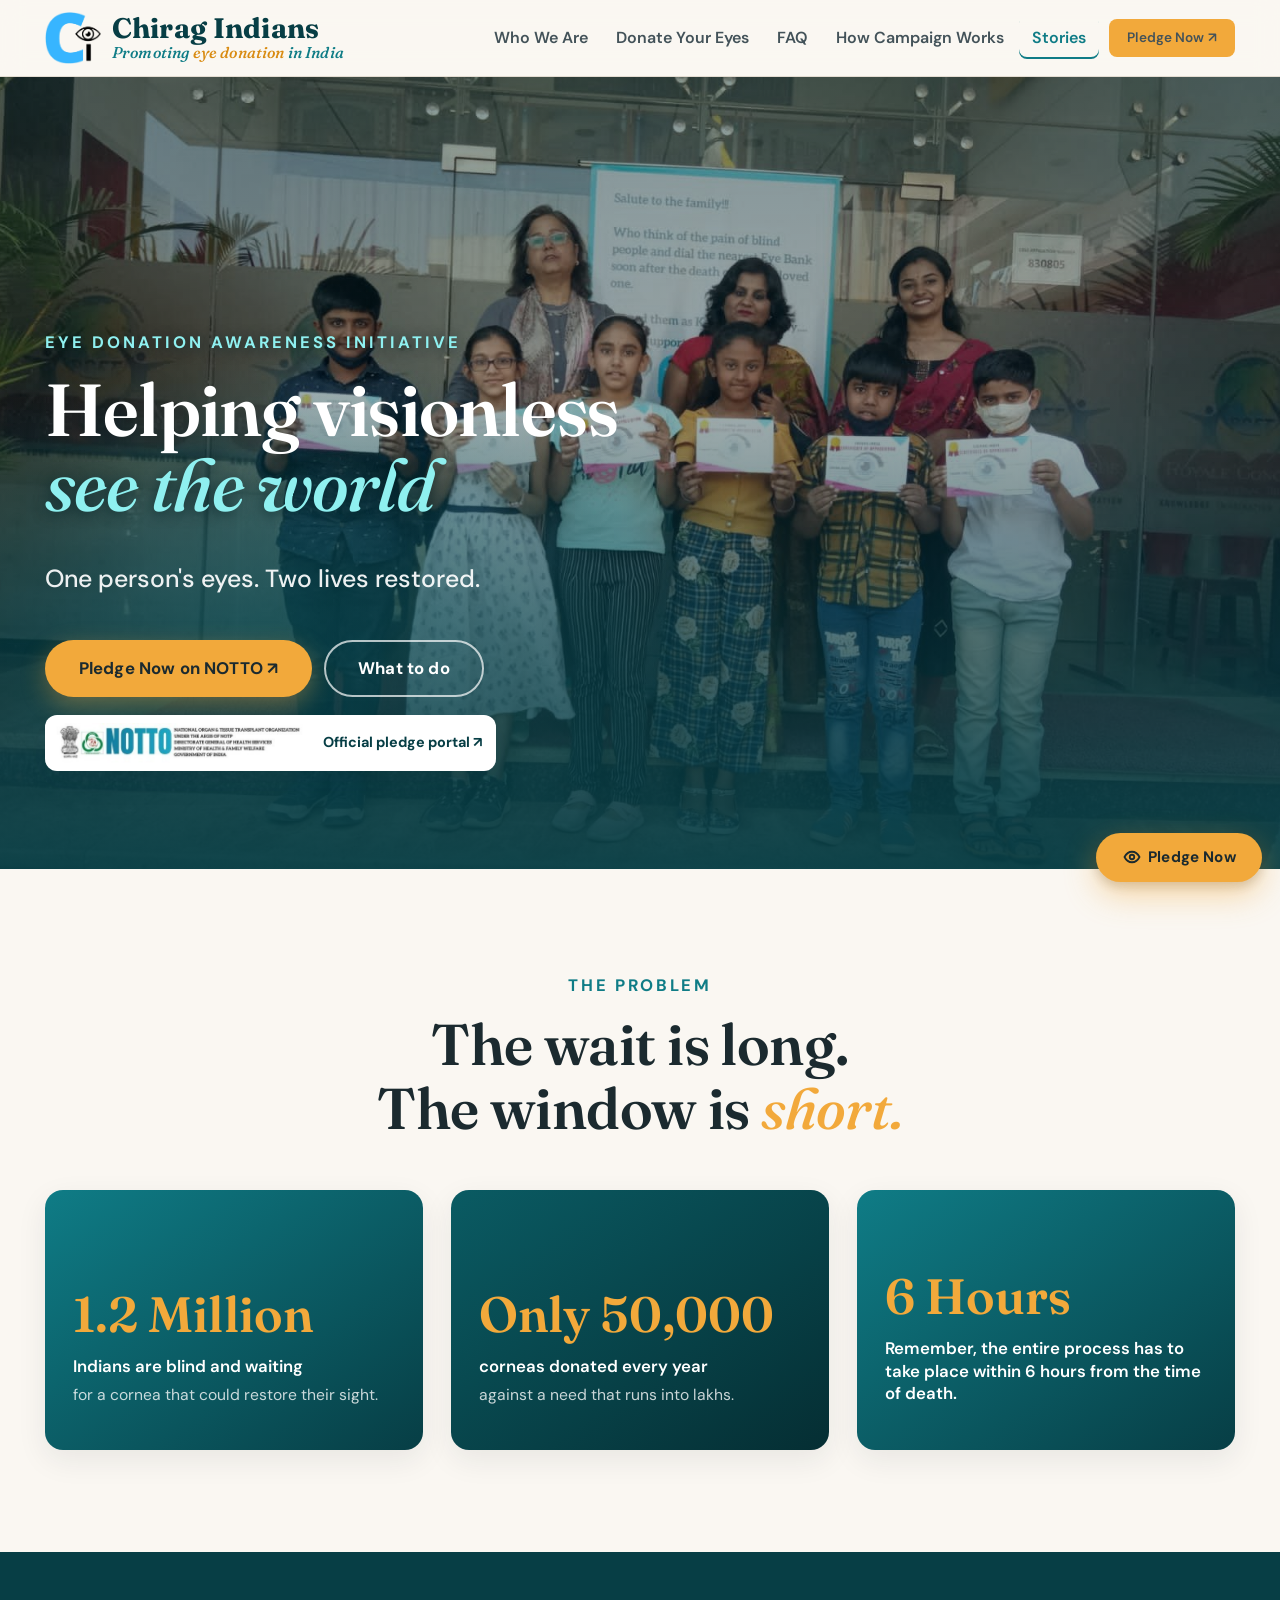
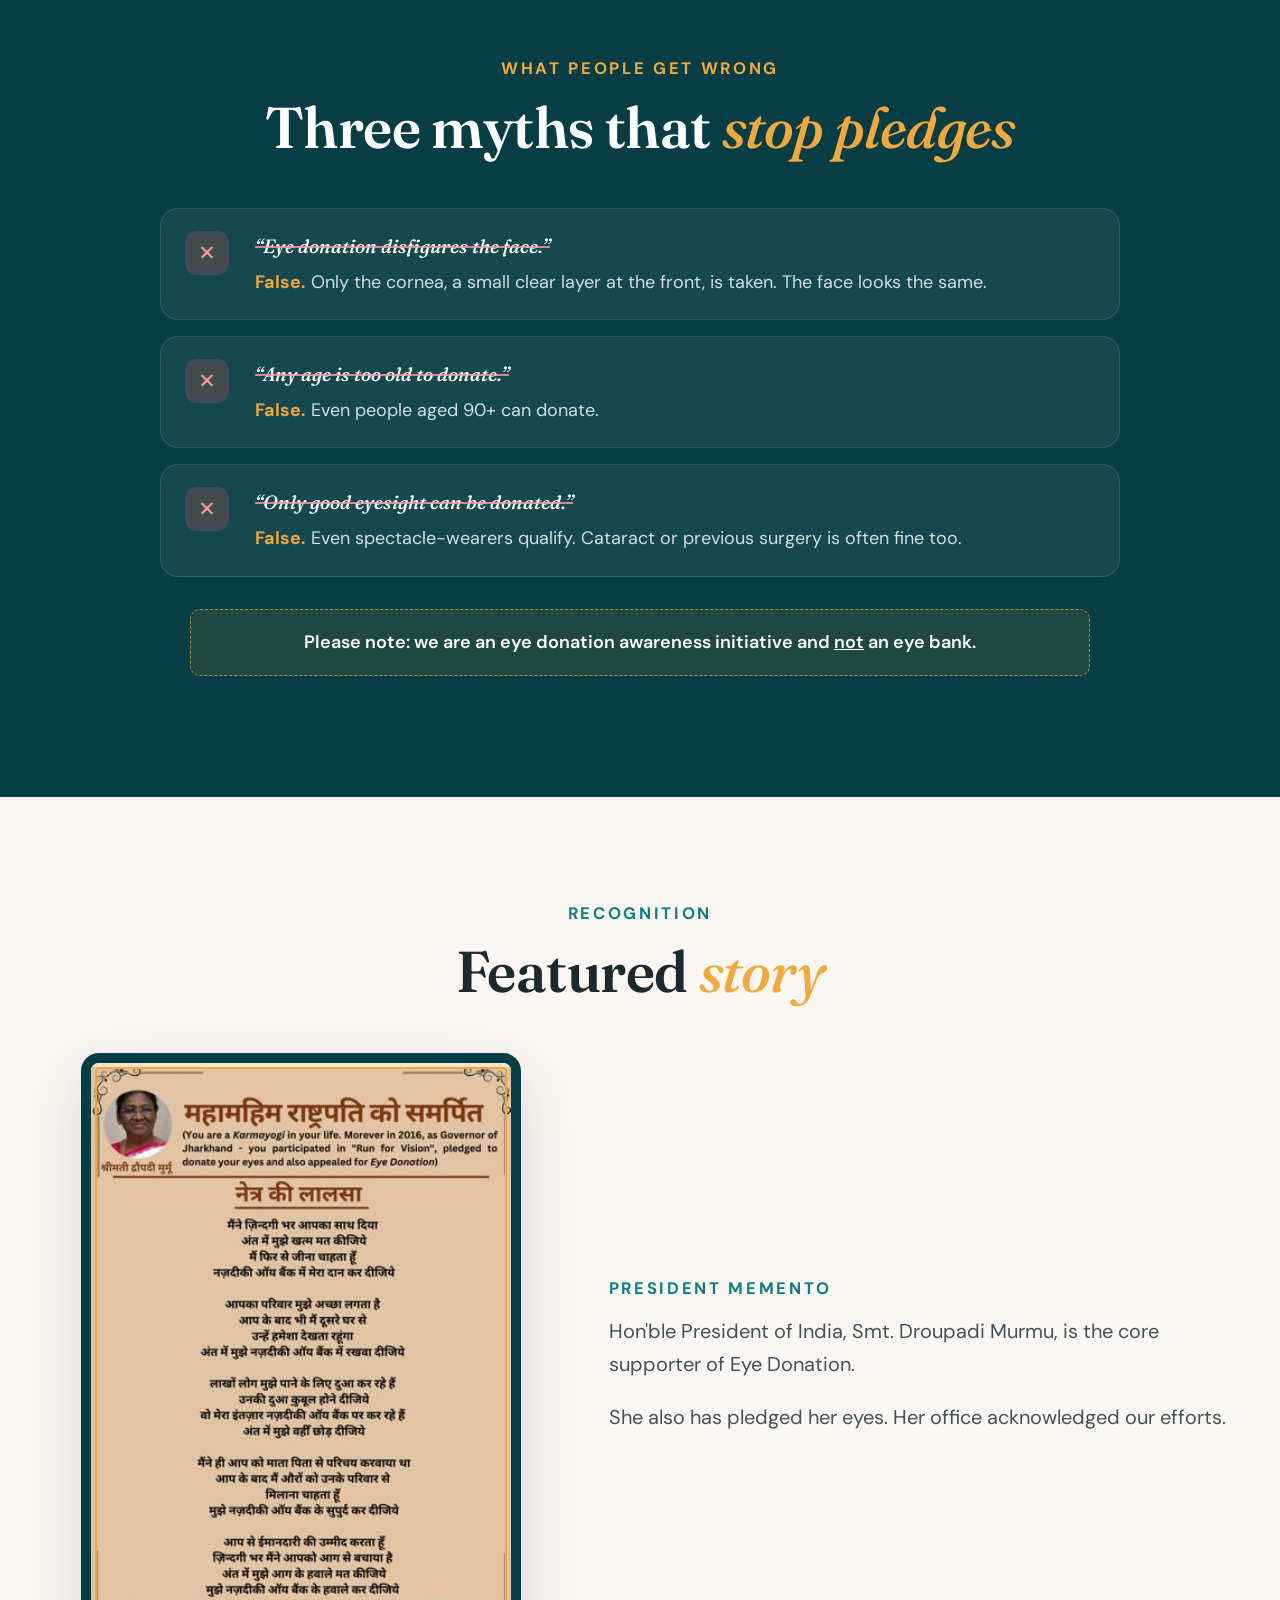
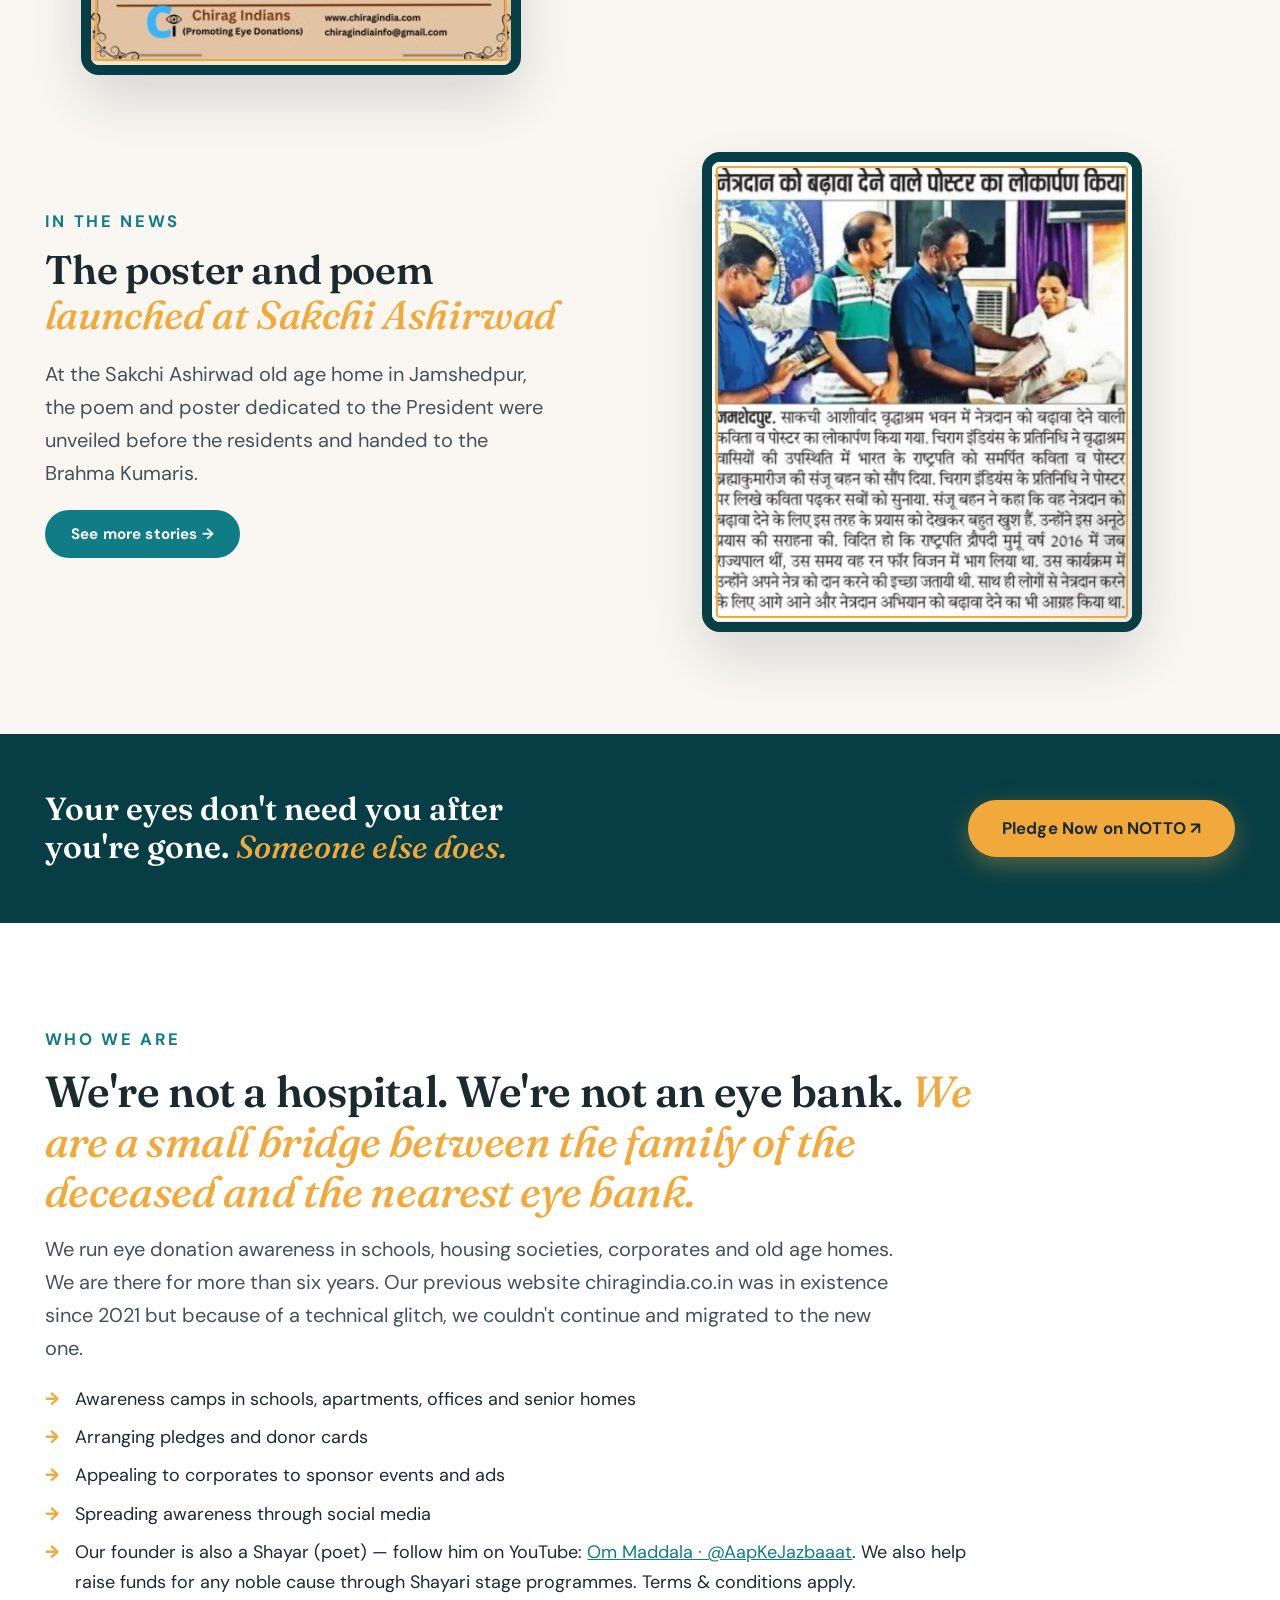
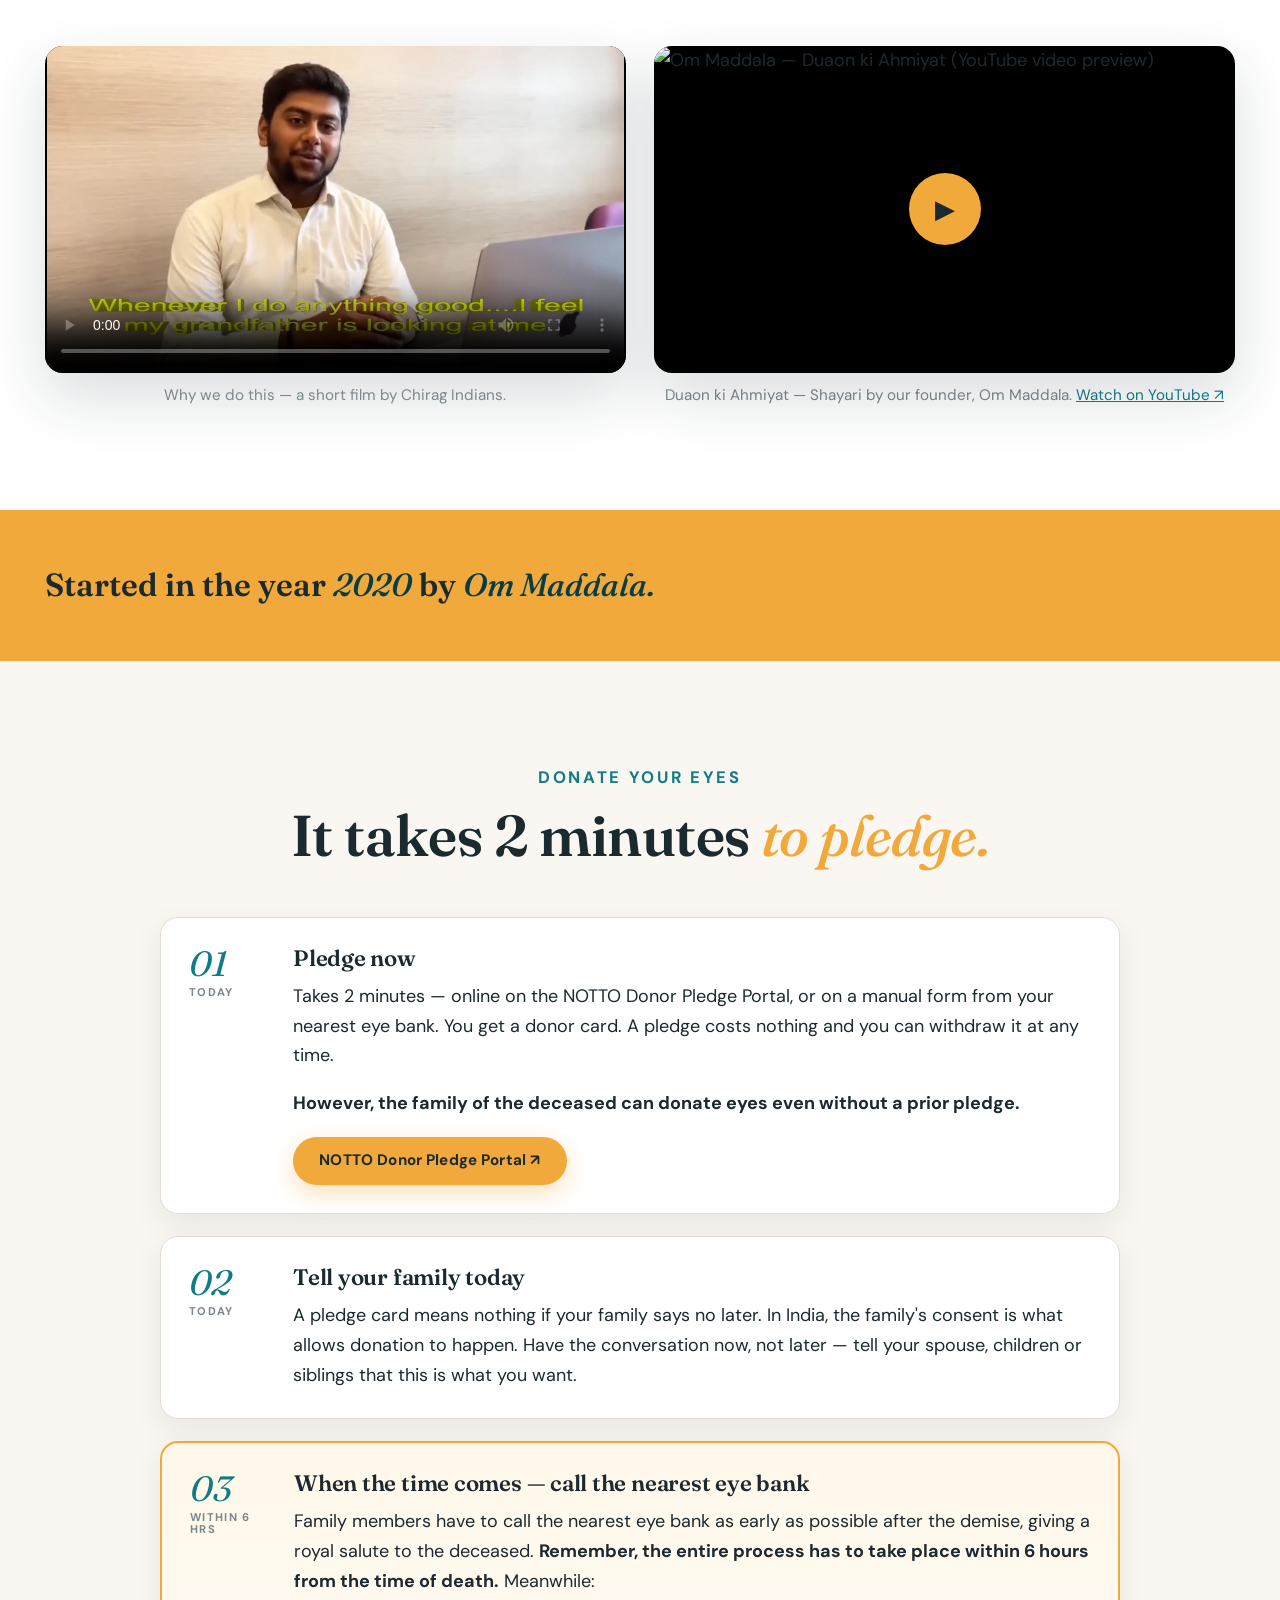
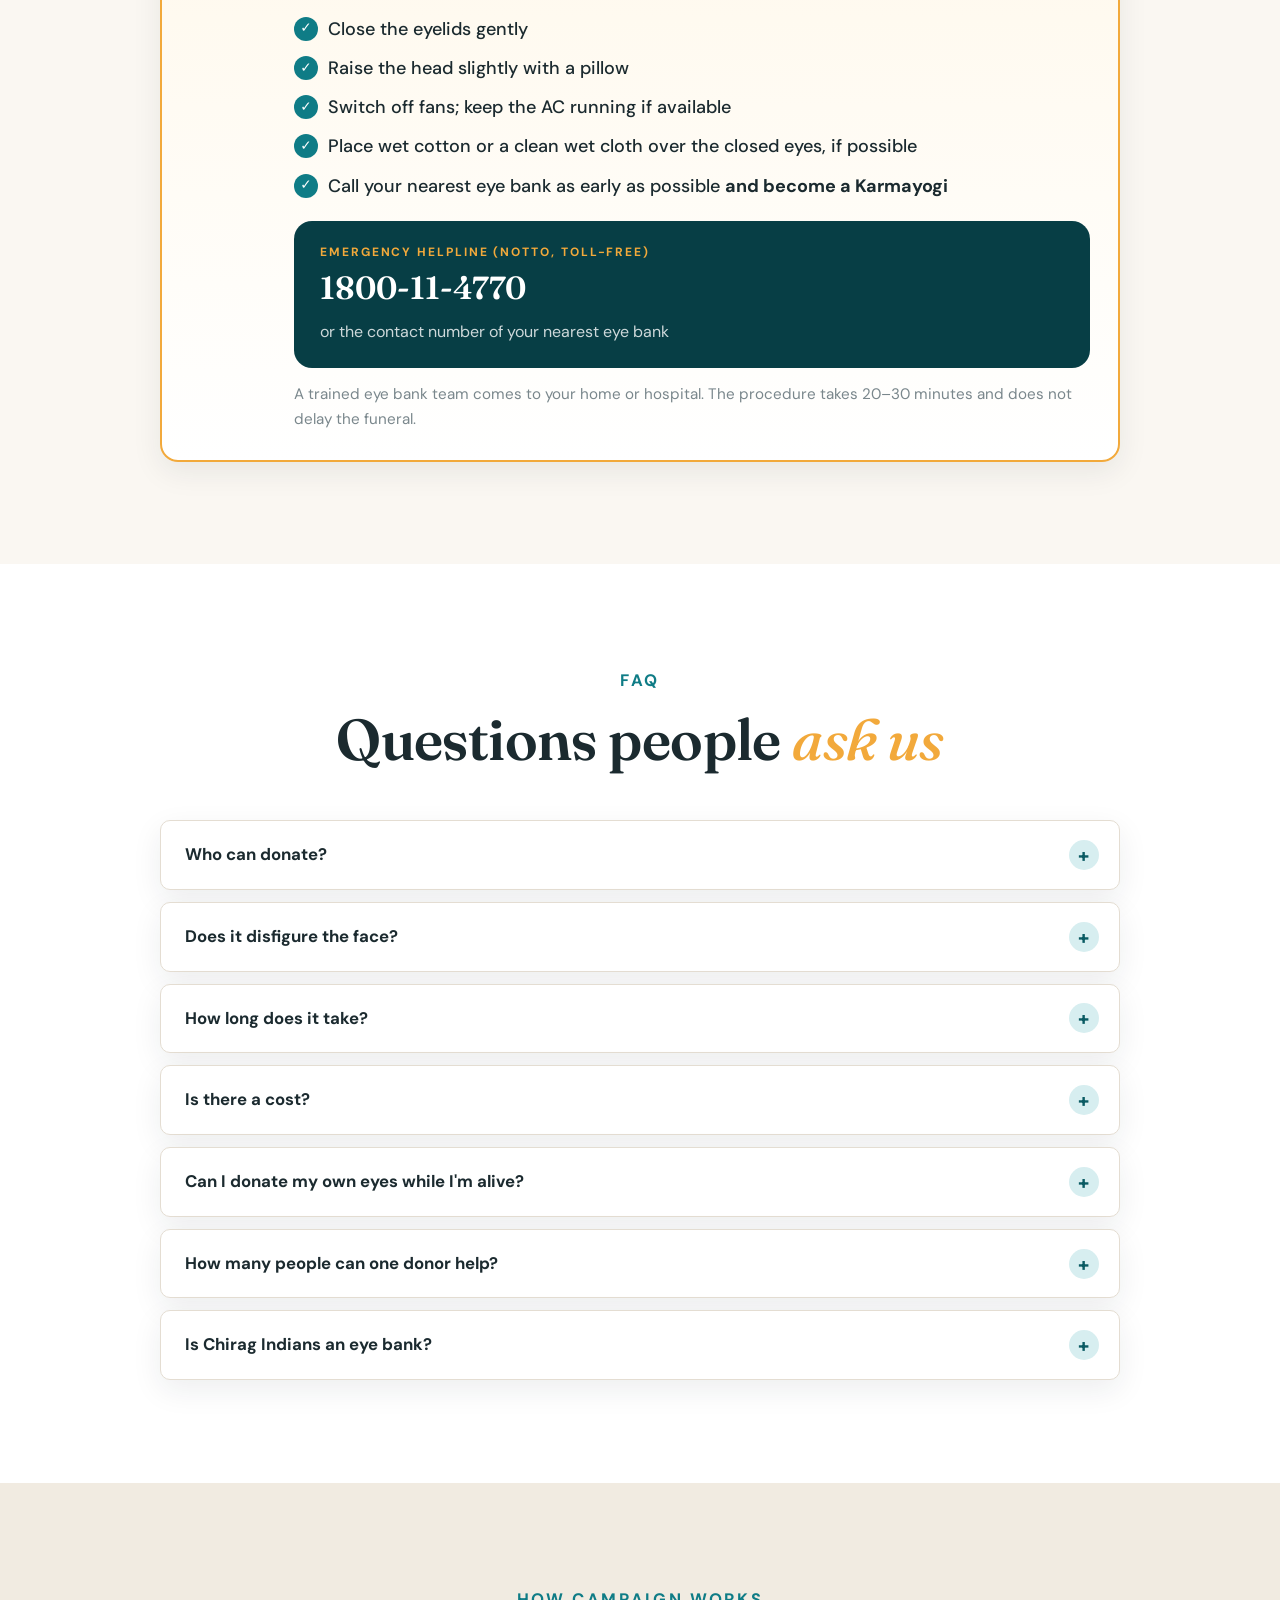
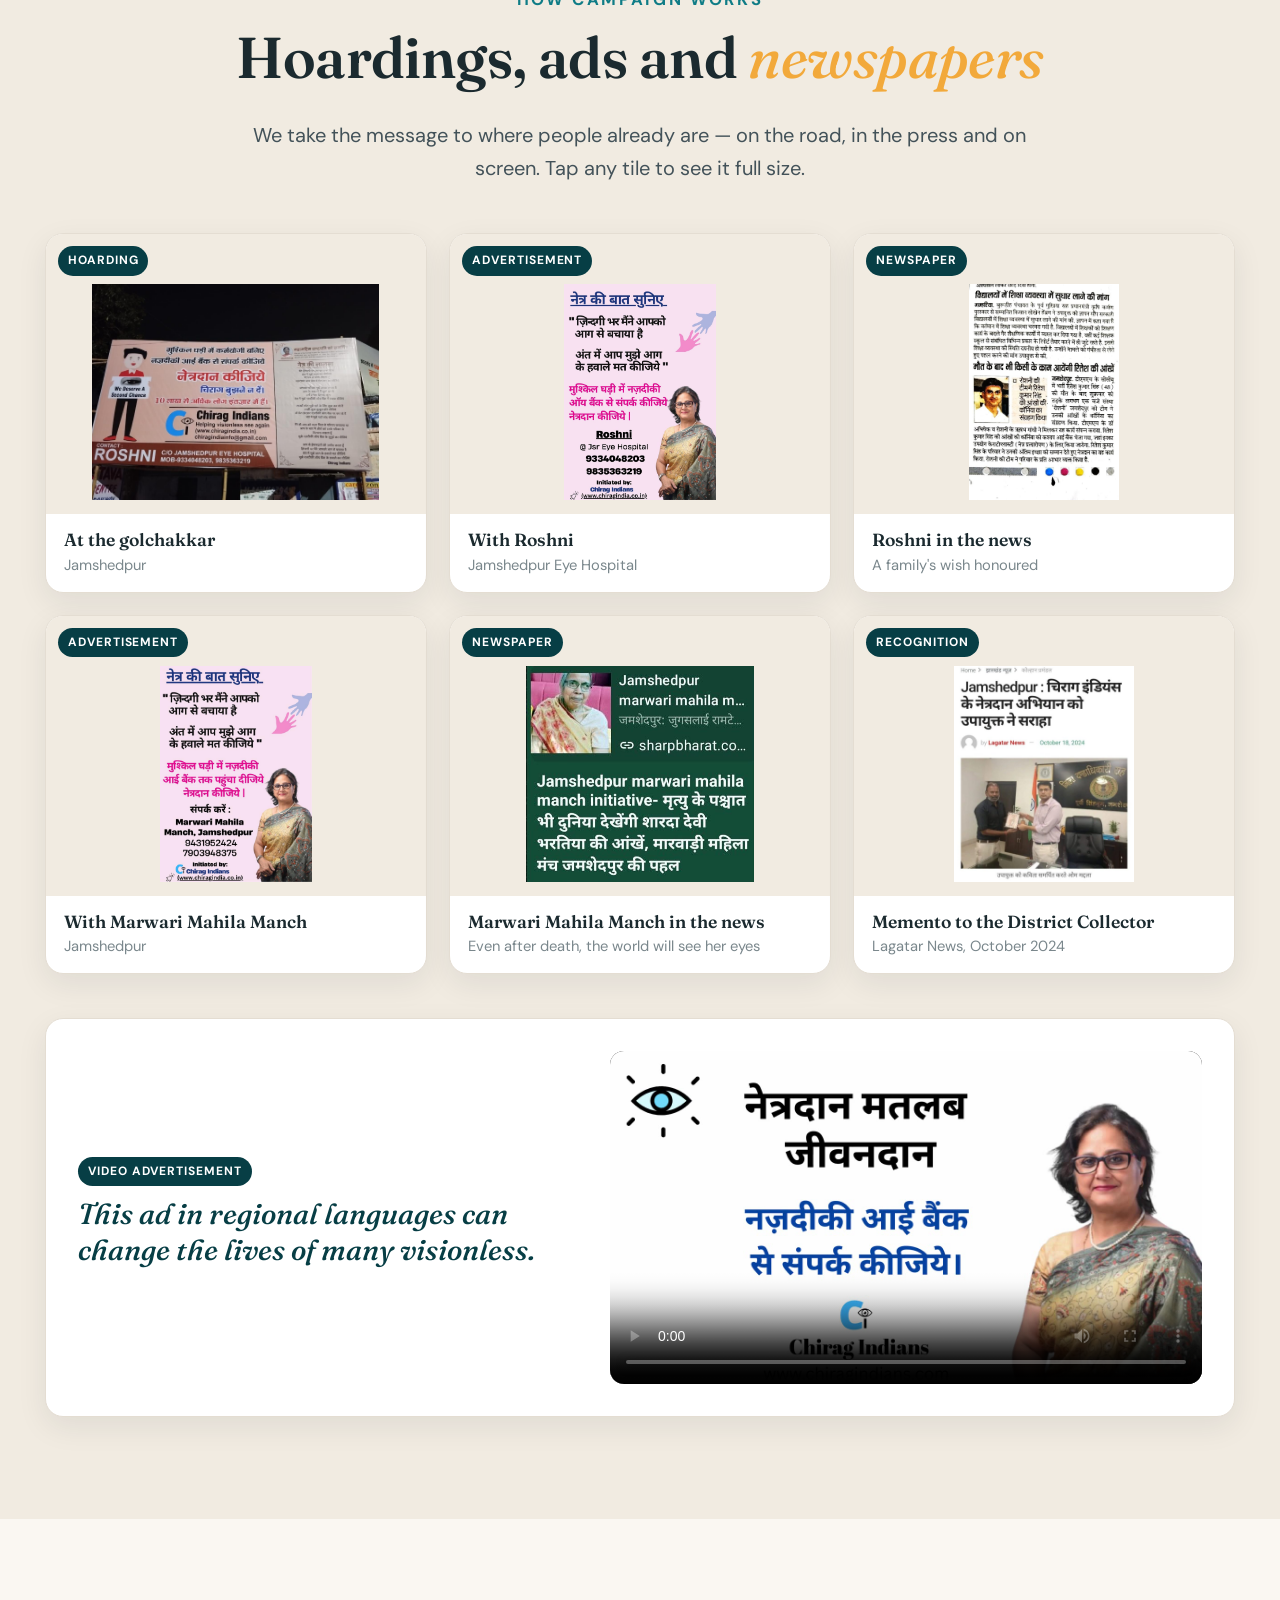
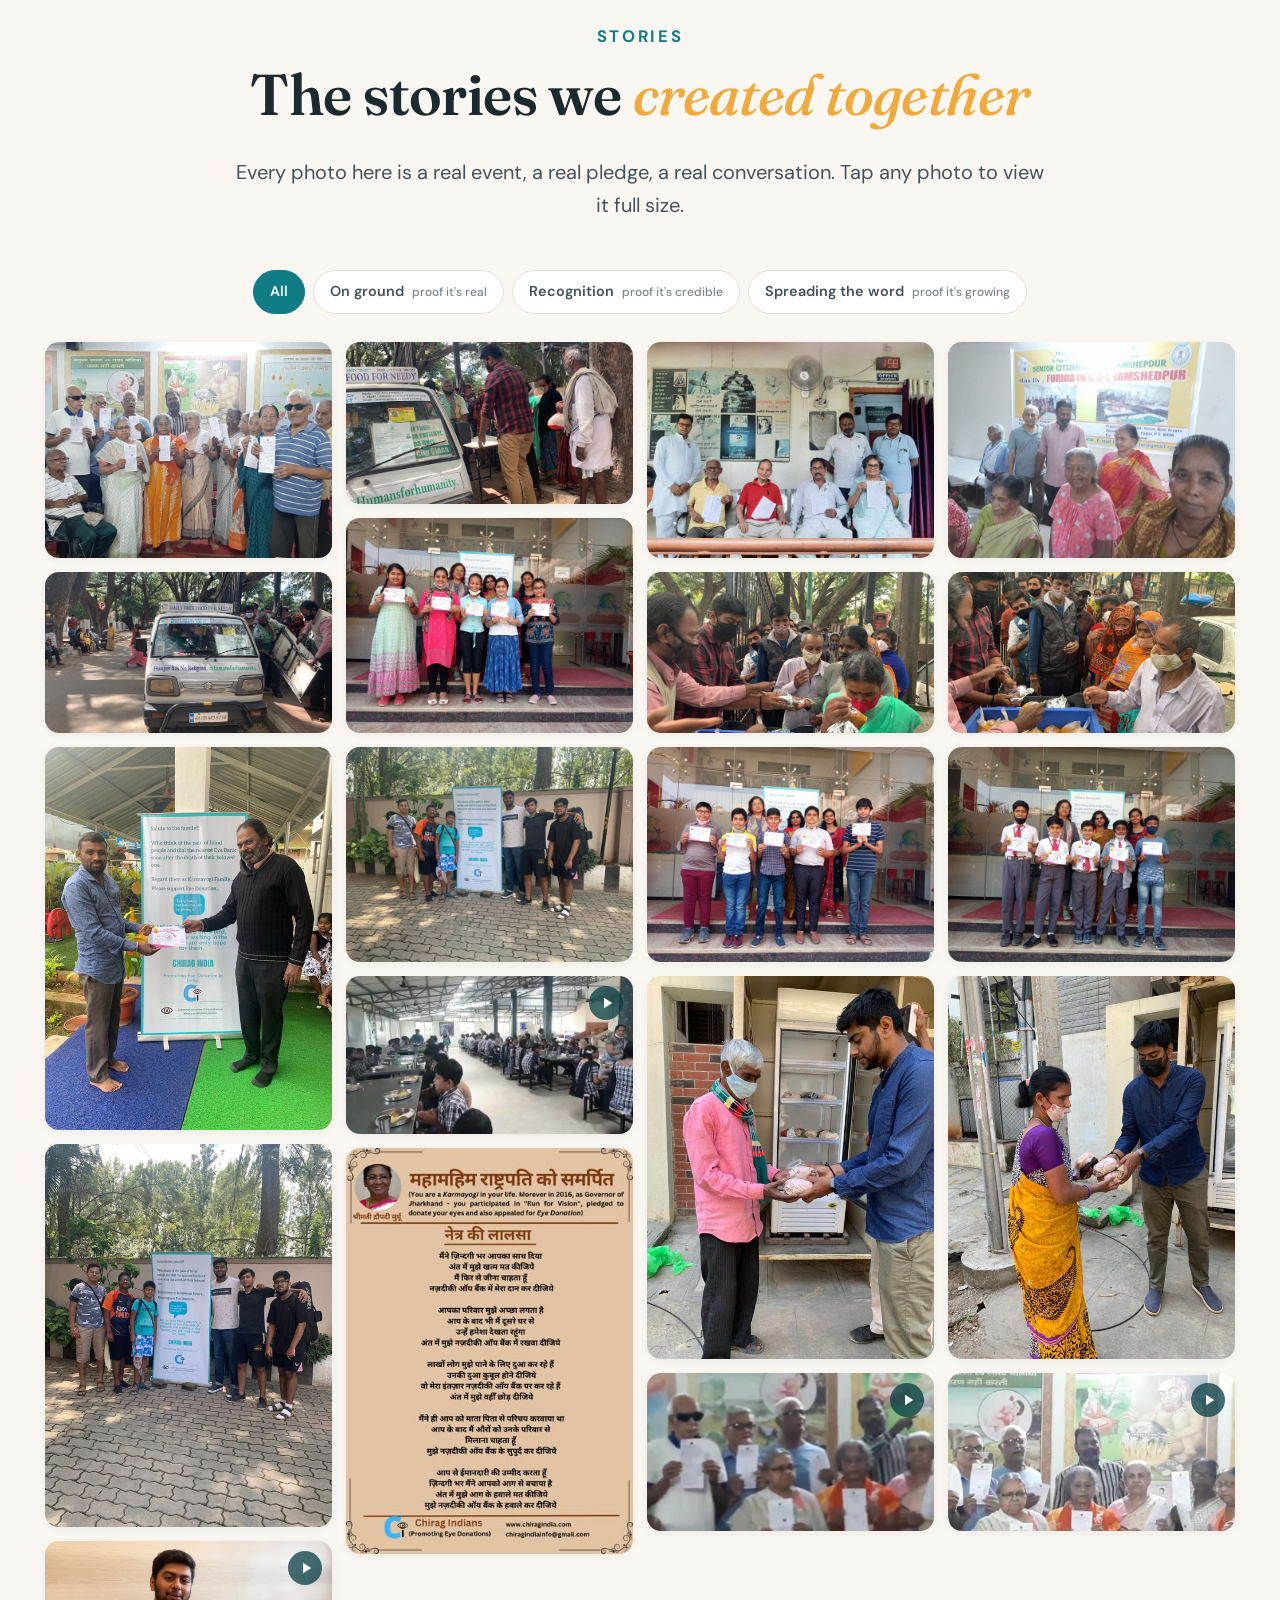
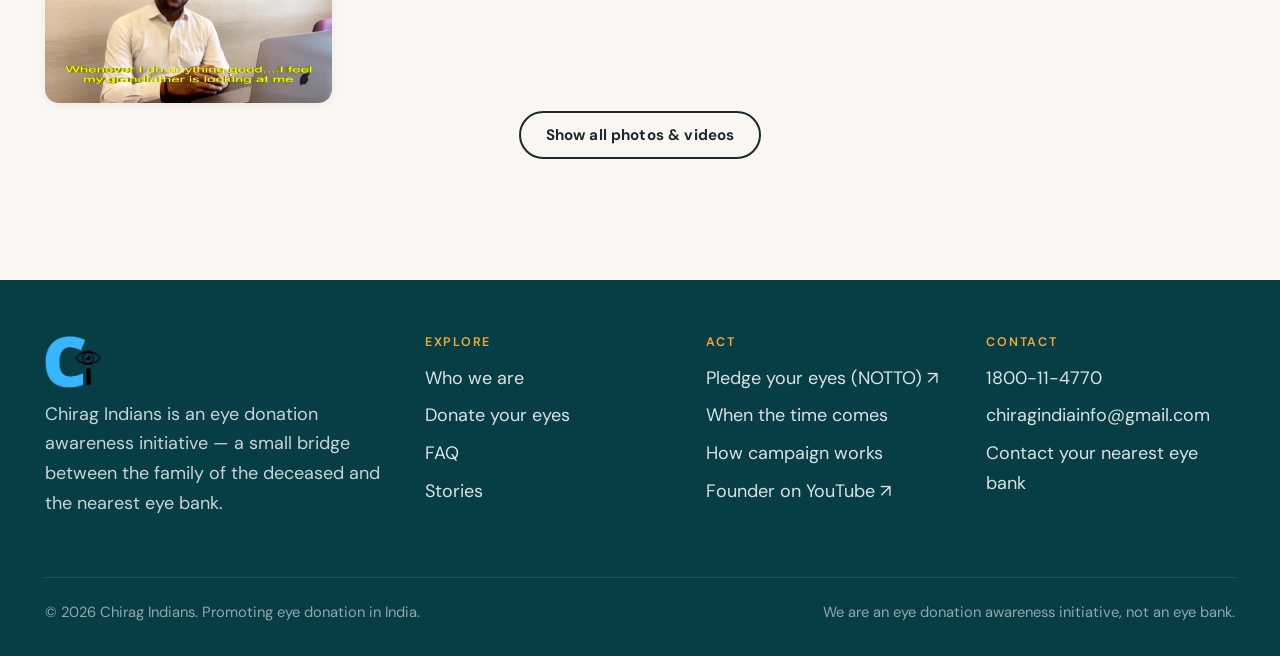
==== commit 5c48036c: "Featured story: 'Her office acknowledged our efforts' Co-Authored-By: Claude <noreply@anthropic.com>" ====
--- a/index.html
+++ b/index.html
@@ -129,7 +129,7 @@
         <div class="reveal">
           <span class="eyebrow">President memento</span>
           <p class="lead">Hon'ble President of India, Smt. Droupadi Murmu, is the core supporter of Eye Donation.</p>
-          <p class="lead">She also has pledged her eyes. Her office gracefully accepted our efforts.</p>
+          <p class="lead">She also has pledged her eyes. Her office acknowledged our efforts.</p>
         </div>
       </div>
 
